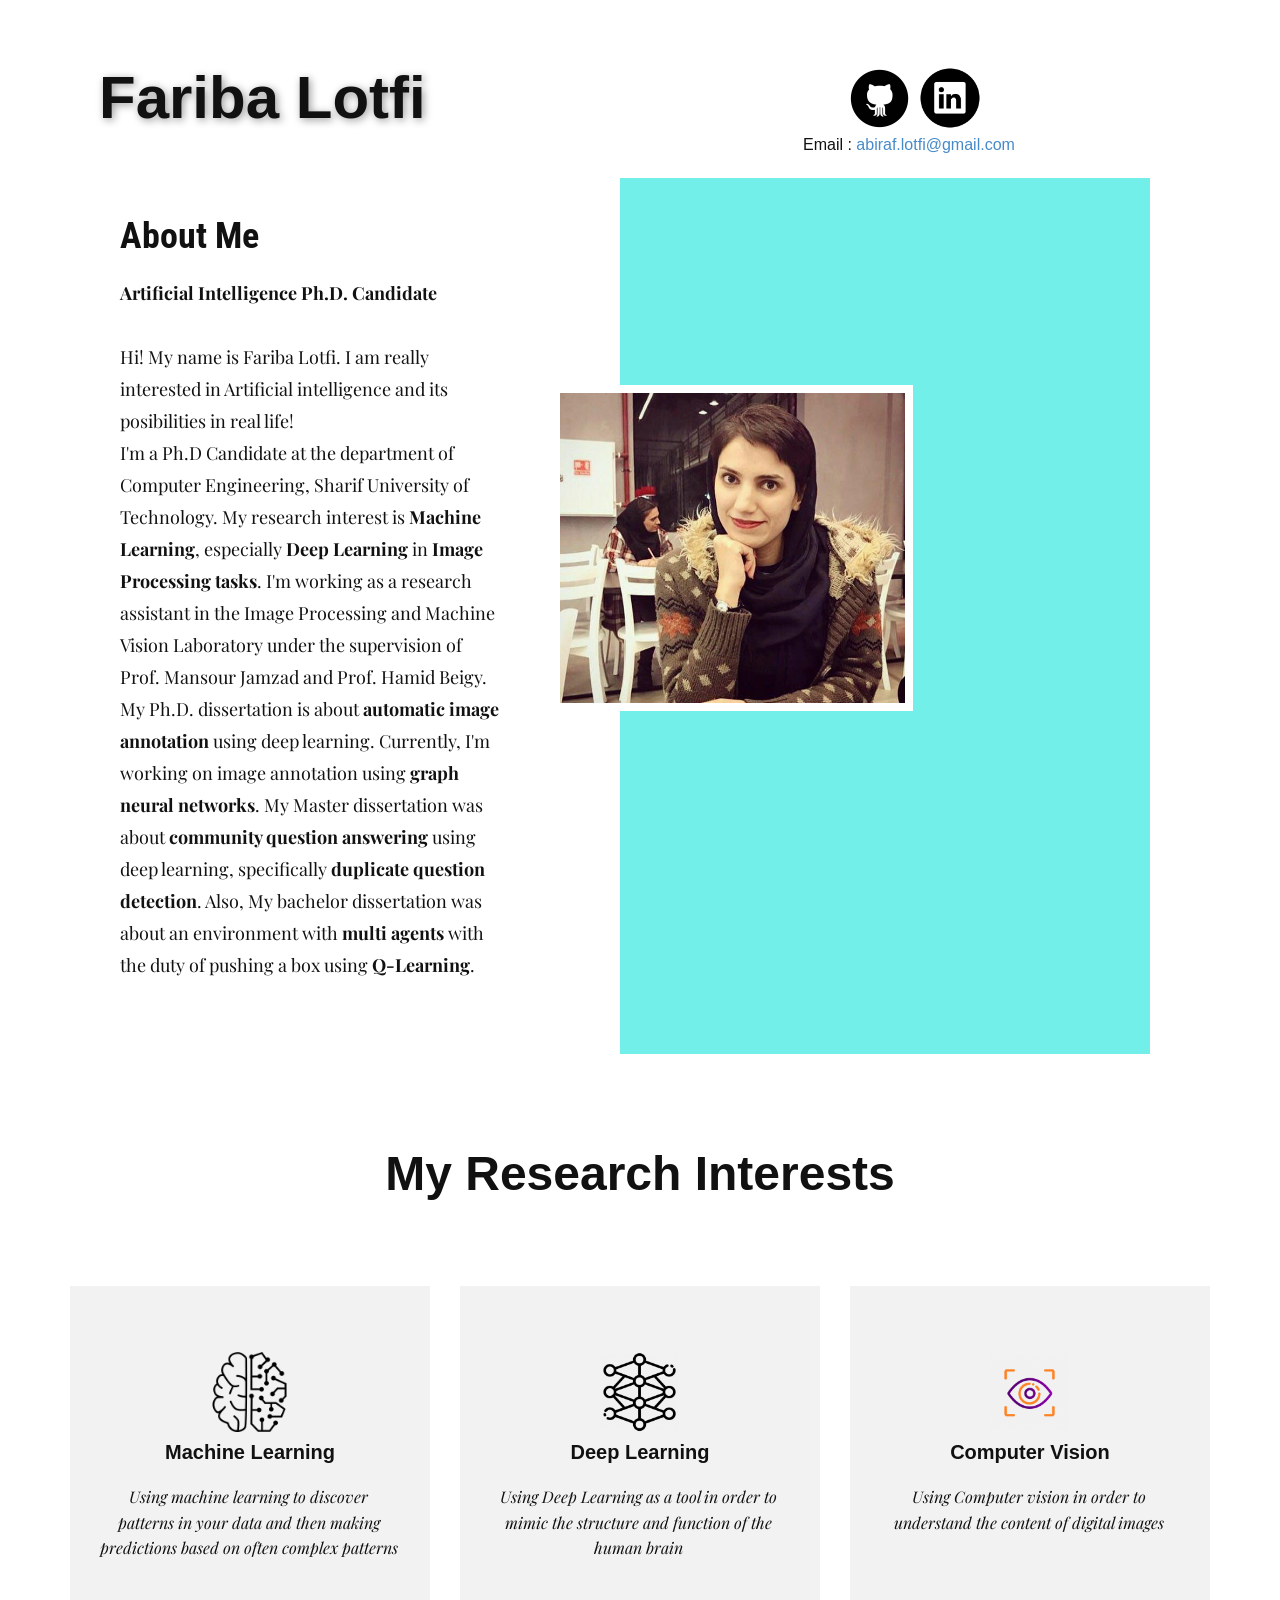
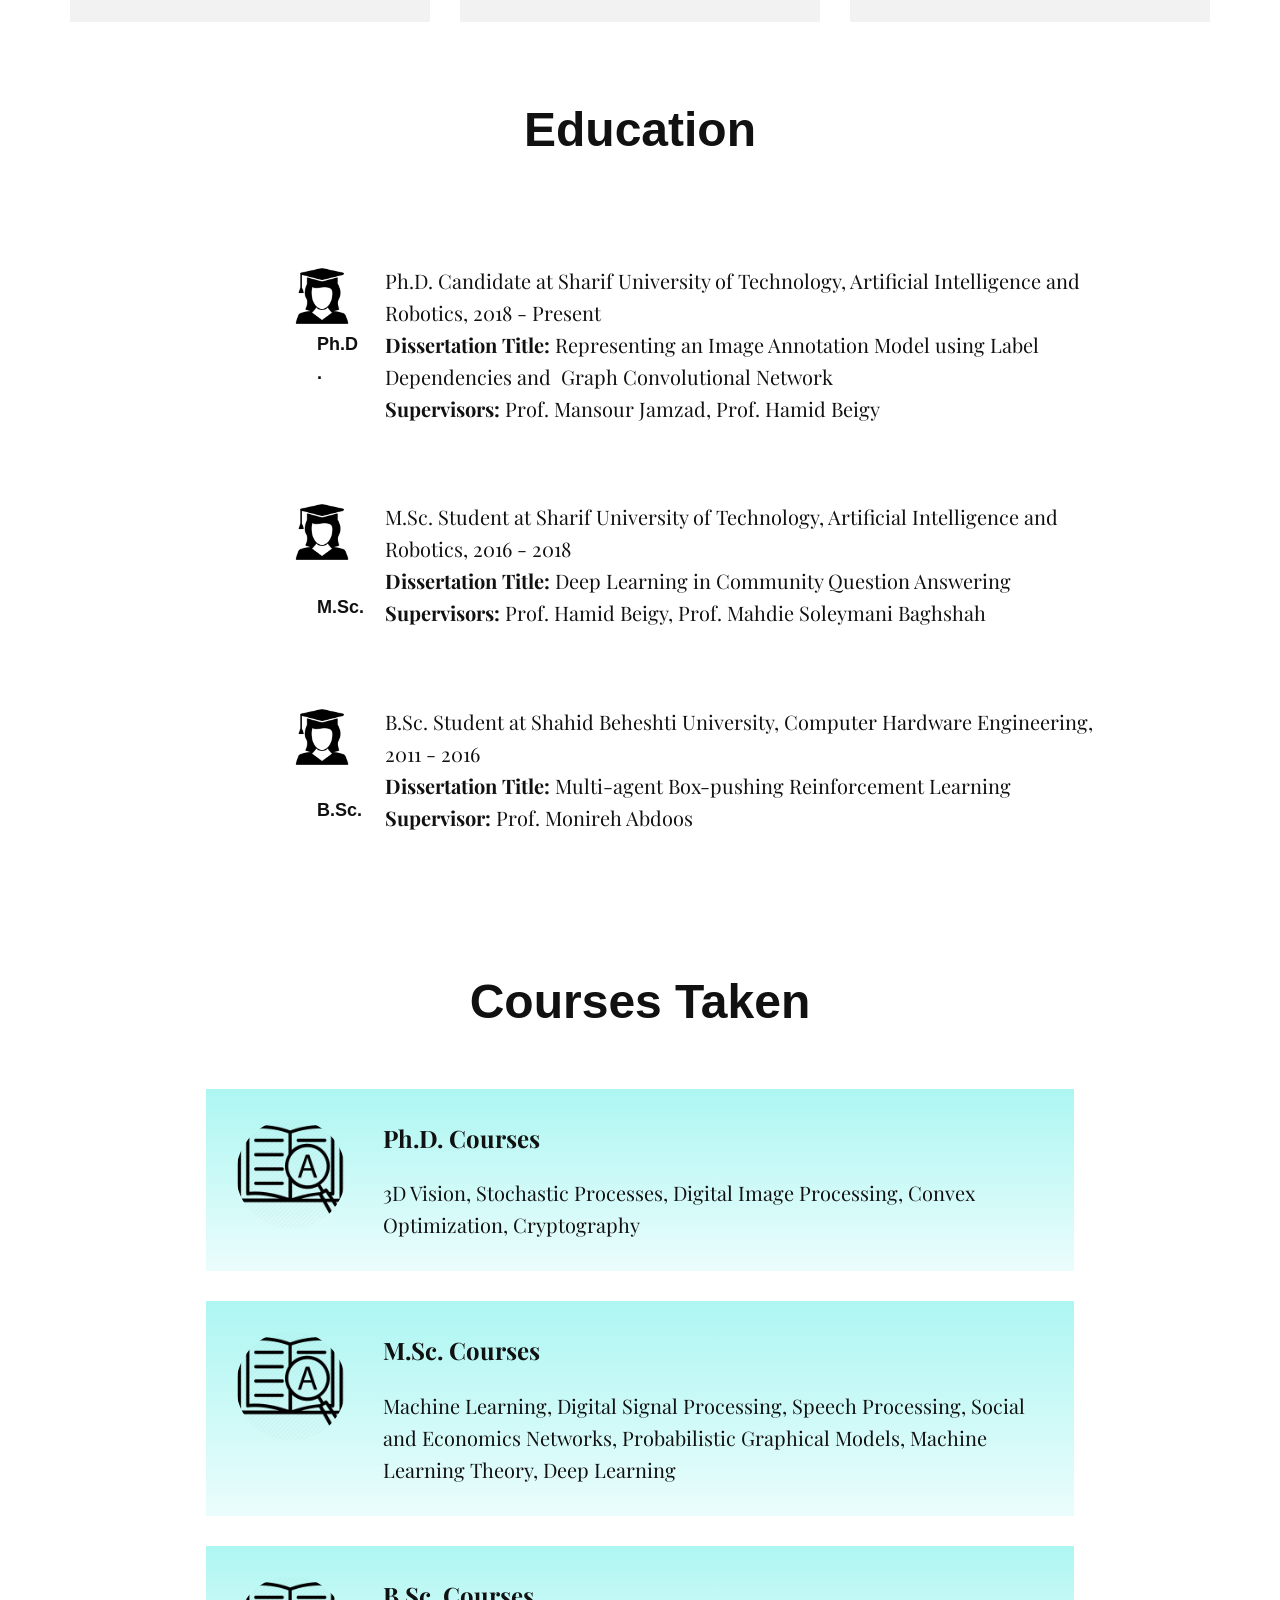
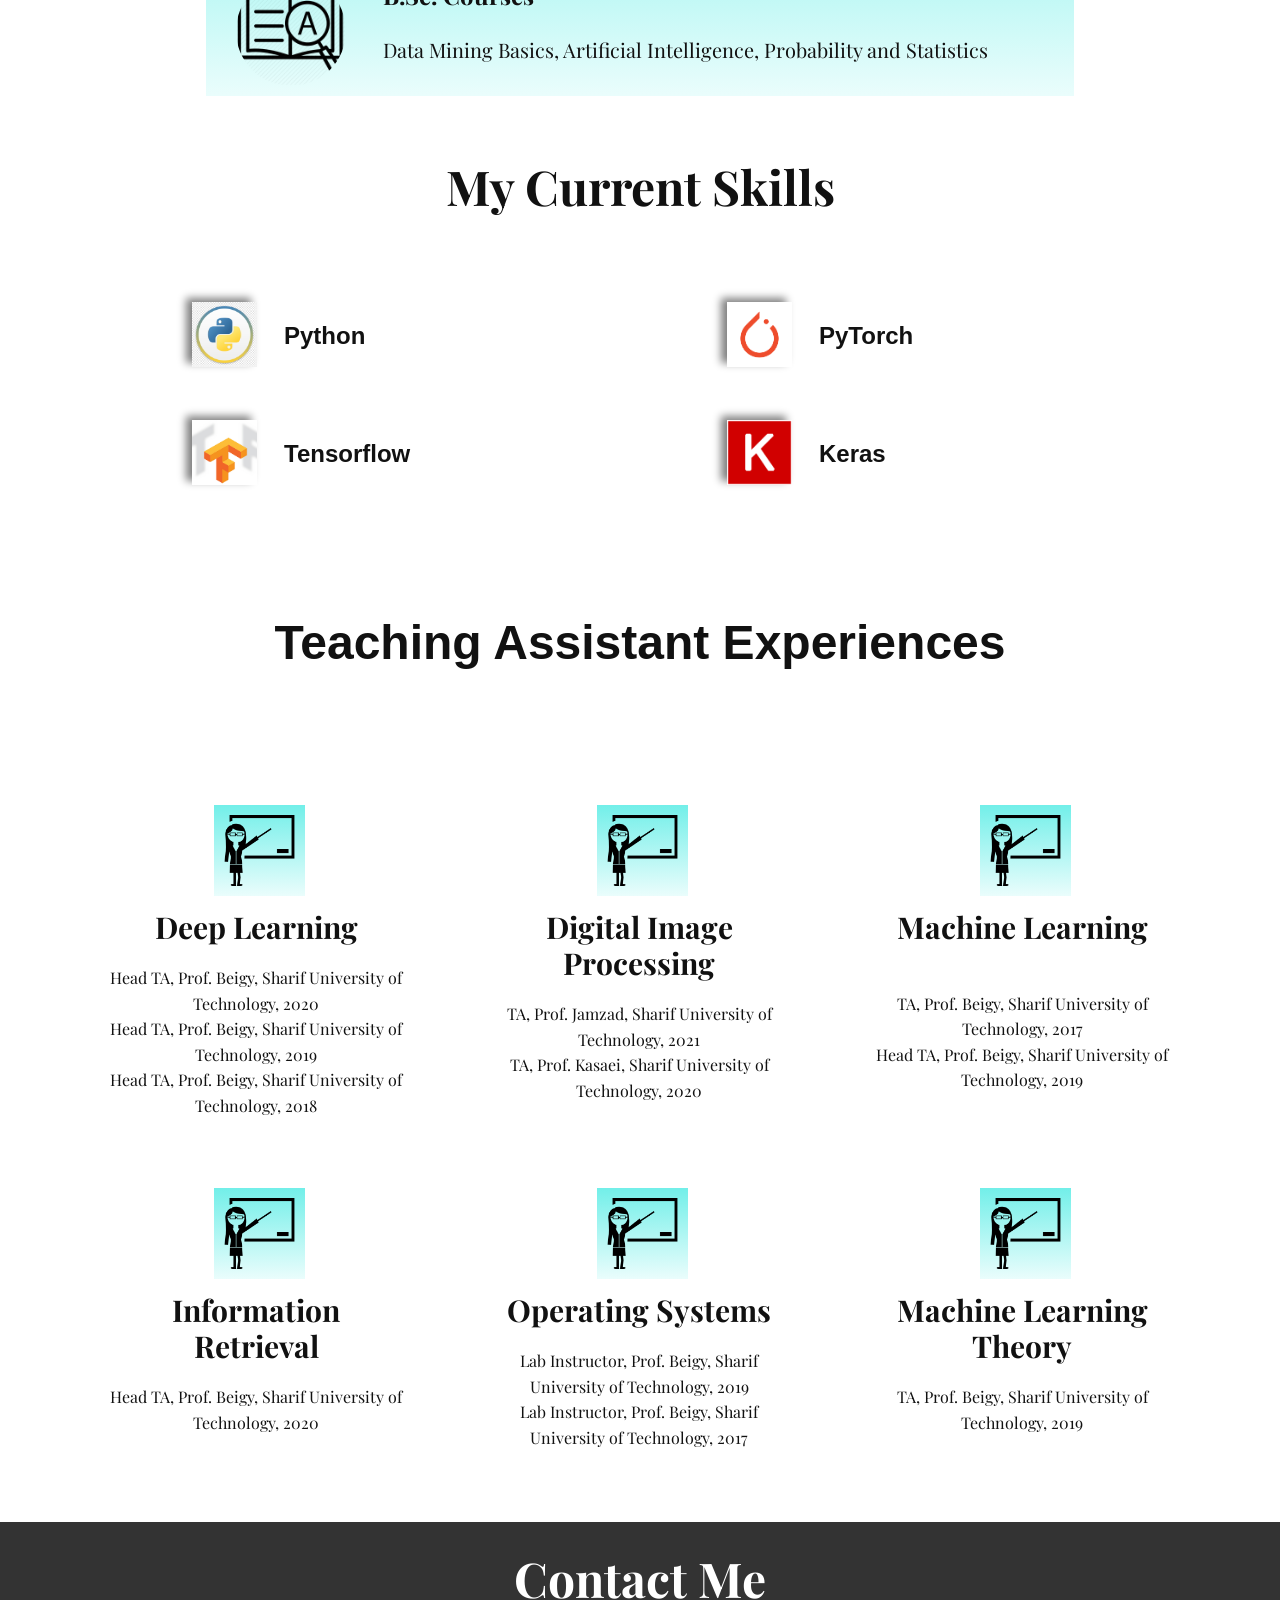
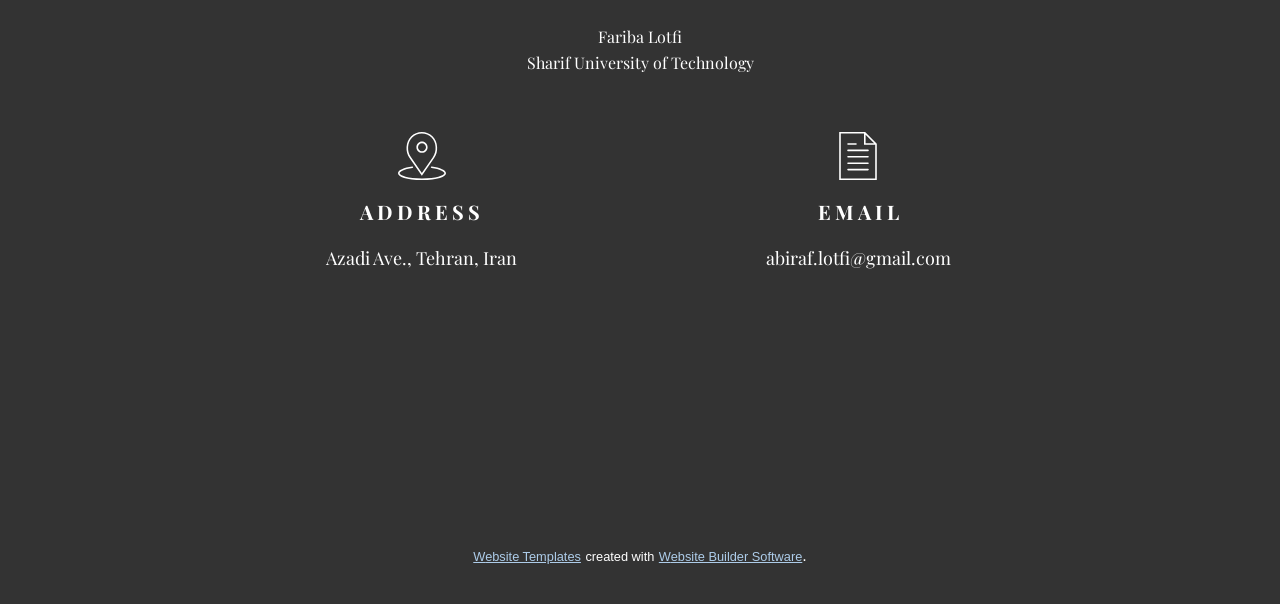
==== index.html @ 517821ee "Update index.html" ====
<!DOCTYPE html>
<html style="font-size: 16px;">
  <head>
    <meta name="viewport" content="width=device-width, initial-scale=1.0">
    <meta charset="utf-8">
    <meta name="keywords" content="Fariba Lotfi, + 1 141 66 77">
    <meta name="description" content="">
    <meta name="page_type" content="np-template-header-footer-from-plugin">
    <title>Fariba Lotfi </title>
    <link rel="stylesheet" href="nicepage.css" media="screen">
<link rel="stylesheet" href="Fariba-Lotfi-.css" media="screen">
    <script class="u-script" type="text/javascript" src="jquery.js" defer=""></script>
    <script class="u-script" type="text/javascript" src="nicepage.js" defer=""></script>
    <meta name="generator" content="Nicepage 3.3.7, nicepage.com">
    <link id="u-theme-google-font" rel="stylesheet" href="https://fonts.googleapis.com/css?family=Playfair+Display:400,400i,700,700i,900,900i|Raleway:100,100i,200,200i,300,300i,400,400i,500,500i,600,600i,700,700i,800,800i,900,900i">
    <link id="u-page-google-font" rel="stylesheet" href="https://fonts.googleapis.com/css?family=Roboto+Condensed:300,300i,400,400i,700,700i|Playfair+Display:400,400i,700,700i,900,900i">
    
    
    
    
    
    
    
    
    
    
    <script type="application/ld+json">{
		"@context": "http://schema.org",
		"@type": "Organization",
		"name": "Site1",
		"url": "index.html"
}</script>
    <meta property="og:title" content="Fariba Lotfi ">
    <meta property="og:type" content="website">
    <meta name="theme-color" content="#478ac9">
    <link rel="canonical" href="index.html">
    <meta property="og:url" content="index.html">
  </head>
  <body data-home-page="Fariba-Lotfi-.html" data-home-page-title="Fariba Lotfi " class="u-body">
    <section class="u-clearfix u-section-1" id="carousel_c409">
      <div class="u-clearfix u-sheet u-sheet-1">
        <h1 class="u-text u-text-1">Fariba Lotfi</h1><span class="u-file-icon u-icon u-icon-circle u-text-palette-1-base u-icon-1" data-href="https://github.com/abiraaaaaaf" data-target="_blank"><img src="images/github_circle_black-512.png" alt=""></span><span class="u-file-icon u-icon u-icon-circle u-text-palette-1-base u-icon-2" data-href="https://www.linkedin.com/in/fariba-lotfi-20960056/" data-target="_blank"><img src="images/logo-linkedin-512.png" alt=""></span>
        <p class="u-text u-text-2">Email : <a href="mailto:abiraf.lotfi@gmail.com" class="u-active-none u-border-none u-btn u-button-link u-button-style u-hover-none u-none u-text-palette-1-base u-btn-1">abiraf.lotfi@gmail.com</a>
          <br>
        </p>
        <div class="u-clearfix u-layout-wrap u-layout-wrap-1">
          <div class="u-layout">
            <div class="u-layout-row">
              <div class="u-align-center-sm u-align-center-xs u-container-style u-layout-cell u-left-cell u-size-30 u-layout-cell-1">
                <div class="u-container-layout u-container-layout-1">
                  <h1 class="u-custom-font u-font-roboto-condensed u-text u-text-3">About Me</h1>
                  <p class="u-custom-font u-font-playfair-display u-text u-text-4">
                    <span style="font-size: 1.125rem;"><b>Artificial Intelligence Ph.D. Candidate</b>
                      <br>
                      <br>Hi! My name is Fariba Lotfi. I am really interested in Artificial intelligence and its posibilities in real life!<br>I'm a Ph.D Candidate at the department of Computer Engineering, Sharif University of Technology. My research interest is&nbsp;<span style="font-weight: 700;">Machine Learning</span>, especially&nbsp;<span style="font-weight: 700;">Deep Learning</span> in<span style="font-weight: 700;"> Image Processing </span>
                      <span style="font-weight: 700;">tasks</span>. I'm working as a research assistant in the Image Processing and Machine Vision&nbsp;Laboratory under the supervision of Prof. Mansour Jamzad and Prof. Hamid Beigy. My Ph.D. dissertation is about <span style="font-weight: 700;">automatic image annotation</span> using deep learning. Currently, I'm working on image annotation using <span style="font-weight: 700;">graph neural networks</span>. My Master dissertation was about <span style="font-weight: 700;">community question answering</span> using deep learning, specifically <span style="font-weight: 700;">duplicate question detection</span>. Also, My bachelor dissertation was about an environment with <span style="font-weight: 700;">multi agents</span> with the duty of pushing a box using <span style="font-weight: 700;">Q-Learning</span>.
                    </span>
                    <br>
                  </p>
                </div>
              </div>
              <div class="u-container-style u-layout-cell u-palette-4-light-1 u-right-cell u-size-30 u-layout-cell-2">
                <div class="u-container-layout u-valign-bottom-xs u-container-layout-2">
                  <img src="images/0.jpg" alt="" class="u-border-8 u-border-white u-expanded-width-xs u-image u-image-default u-image-1" data-image-width="640" data-image-height="640" data-animation-name="bounceIn" data-animation-duration="1000" data-animation-delay="0" data-animation-direction="">
                </div>
              </div>
            </div>
          </div>
        </div>
      </div>
    </section>
    <section class="u-align-center u-clearfix u-section-2" id="sec-2ab0">
      <div class="u-clearfix u-sheet u-sheet-1">
        <h1 class="u-text u-text-1">My Research Interests</h1>
      </div>
    </section>
    <section class="u-align-center u-clearfix u-section-3" id="sec-262a">
      <div class="u-clearfix u-sheet u-sheet-1">
        <div class="u-expanded-width u-list u-repeater u-list-1">
          <div class="u-align-center u-container-style u-grey-5 u-list-item u-repeater-item u-video-cover u-list-item-1" data-animation-name="jackInTheBox" data-animation-duration="1000" data-animation-delay="0" data-animation-direction="">
            <div class="u-container-layout u-similar-container u-container-layout-1"><span class="u-file-icon u-icon u-icon-circle u-text-black u-icon-1"><img src="images/file.png" alt=""></span>
              <h5 class="u-text u-text-default u-text-1">Machine Learning</h5>
              <p class="u-custom-font u-font-playfair-display u-text u-text-2">Using machine learning to discover patterns in your data and then making predictions based on often complex patterns</p>
            </div>
          </div>
          <div class="u-align-center u-container-style u-grey-5 u-list-item u-repeater-item u-list-item-2" data-animation-name="jackInTheBox" data-animation-duration="1000" data-animation-delay="0" data-animation-direction="">
            <div class="u-container-layout u-similar-container u-container-layout-2"><span class="u-file-icon u-icon u-icon-circle u-text-black u-icon-2"><img src="images/Artificial_Intelligence_-_Line_-_Expand-03-512.png" alt=""></span>
              <h5 class="u-text u-text-default u-text-3">Deep Learning</h5>
              <p class="u-custom-font u-font-playfair-display u-text u-text-4">Using Deep Learning as a tool in order to mimic the structure and&nbsp;function&nbsp;of the human brain</p>
            </div>
          </div>
          <div class="u-align-center u-container-style u-grey-5 u-list-item u-repeater-item u-video-cover u-list-item-3" data-animation-name="jackInTheBox" data-animation-duration="1000" data-animation-delay="0" data-animation-direction="">
            <div class="u-container-layout u-similar-container u-container-layout-3"><span class="u-file-icon u-icon u-icon-circle u-text-black u-icon-3"><img src="images/computer-vision-512.png" alt=""></span>
              <h5 class="u-text u-text-default u-text-5">Computer Vision</h5>
              <p class="u-custom-font u-font-playfair-display u-text u-text-6">Using Computer vision in order to understand the content of digital images</p>
            </div>
          </div>
        </div>
      </div>
    </section>
    <section class="u-align-center u-clearfix u-section-4" id="sec-44b6">
      <div class="u-clearfix u-sheet u-valign-middle u-sheet-1">
        <h1 class="u-text u-text-1">Education</h1>
      </div>
    </section>
    <section class="u-clearfix u-section-5" id="sec-7b91">
      <div class="u-clearfix u-sheet u-sheet-1">
        <div class="u-list u-repeater u-list-1">
          <div class="u-container-style u-list-item u-repeater-item">
            <div class="u-container-layout u-similar-container u-container-layout-1"><span class="u-file-icon u-icon u-icon-circle u-text-palette-1-base u-icon-1" data-animation-name="bounceIn" data-animation-duration="1000" data-animation-delay="0" data-animation-direction="Down"><img src="images/1050400-200.png" alt=""></span>
              <p class="u-custom-font u-font-playfair-display u-text u-text-1">Ph.D. Candidate at Sharif University of Technology, Artificial Intelligence and Robotics, 2018 - Present<br>
                <span style="font-weight: 700;">Dissertation Title:</span> Representing an Image Annotation Model using Label Dependencies and&nbsp; Graph Convolutional Network<br>
                <span style="font-weight: 700;">Supervisors:</span> Prof. Mansour Jamzad, Prof. Hamid Beigy<br>
              </p>
            </div>
          </div>
          <div class="u-container-style u-list-item u-repeater-item">
            <div class="u-container-layout u-similar-container u-container-layout-2"><span class="u-file-icon u-icon u-icon-circle u-text-palette-1-base u-icon-2" data-animation-name="bounceIn" data-animation-duration="1000" data-animation-delay="0" data-animation-direction="Down"><img src="images/1050400-200.png" alt=""></span>
              <p class="u-custom-font u-font-playfair-display u-text u-text-2"> M.Sc. Student at Sharif University of Technology, Artificial Intelligence&nbsp;and Robotics, 2016 - 2018<br>
                <span style="font-weight: 700;">Dissertation Title:</span> Deep Learning in Community Question Answering<br>
                <span style="font-weight: 700;">Supervisors:</span> Prof. Hamid Beigy, Prof. Mahdie Soleymani Baghshah<br>
              </p>
            </div>
          </div>
          <div class="u-container-style u-list-item u-repeater-item">
            <div class="u-container-layout u-similar-container u-container-layout-3"><span class="u-file-icon u-icon u-icon-circle u-text-palette-1-base u-icon-3" data-animation-name="bounceIn" data-animation-duration="1000" data-animation-delay="0" data-animation-direction="Down"><img src="images/1050400-200.png" alt=""></span>
              <p class="u-custom-font u-font-playfair-display u-text u-text-3"> B.Sc. Student at Shahid Beheshti University, Computer Hardware Engineering, 2011 - 2016<br>
                <span style="font-weight: 700;">Dissertation Title:</span> Multi-agent Box-pushing Reinforcement Learning<br>
                <span style="font-weight: 700;">Supervisor:</span> Prof. Monireh Abdoos<br>
              </p>
            </div>
          </div>
        </div>
        <p class="u-small-text u-text u-text-font u-text-variant u-text-4">Ph.D.</p>
        <p class="u-small-text u-text u-text-font u-text-variant u-text-5">M.Sc.</p>
        <p class="u-small-text u-text u-text-font u-text-variant u-text-6">B.Sc.</p>
      </div>
    </section>
    <section class="u-align-center u-clearfix u-section-6" id="carousel_918f">
      <div class="u-clearfix u-sheet u-sheet-1">
        <h1 class="u-text u-text-default u-text-1">Courses Taken<br>
        </h1>
        <div class="u-list u-repeater u-list-1">
          <div class="u-container-style u-gradient u-list-item u-repeater-item u-list-item-1" data-animation-name="fadeIn" data-animation-duration="1000" data-animation-delay="0" data-animation-direction="">
            <div class="u-container-layout u-similar-container u-valign-top u-container-layout-1">
              <div alt="" class="u-image u-image-circle u-image-1" data-image-width="512" data-image-height="512"></div>
              <p class="u-custom-font u-font-playfair-display u-text u-text-2">Ph.D. Courses</p>
              <p class="u-custom-font u-font-playfair-display u-text u-text-3">3D Vision, Stochastic Processes, Digital Image Processing, Convex Optimization, Cryptography</p>
            </div>
          </div>
          <div class="u-container-style u-gradient u-list-item u-repeater-item u-list-item-2" data-animation-name="fadeIn" data-animation-duration="1000" data-animation-delay="0" data-animation-direction="">
            <div class="u-container-layout u-similar-container u-valign-top u-container-layout-2">
              <div alt="" class="u-image u-image-circle u-image-2" data-image-width="512" data-image-height="512"></div>
              <p class="u-custom-font u-font-playfair-display u-text u-text-4">M.Sc. Courses</p>
              <p class="u-custom-font u-font-playfair-display u-text u-text-5">Machine Learning, Digital Signal Processing, Speech Processing, Social and Economics Networks, Probabilistic Graphical Models, Machine Learning Theory, Deep Learning</p>
            </div>
          </div>
          <div class="u-container-style u-gradient u-list-item u-repeater-item u-list-item-3" data-animation-name="fadeIn" data-animation-duration="1000" data-animation-delay="0" data-animation-direction="">
            <div class="u-container-layout u-similar-container u-valign-top u-container-layout-3">
              <div alt="" class="u-image u-image-circle u-image-3" data-image-width="512" data-image-height="512"></div>
              <p class="u-custom-font u-font-playfair-display u-text u-text-6">B.Sc. Courses</p>
              <p class="u-custom-font u-font-playfair-display u-text u-text-7">Data Mining Basics, Artificial Intelligence, Probability and Statistics</p>
            </div>
          </div>
        </div>
      </div>
    </section>
    <section class="u-align-center u-clearfix u-section-7" id="sec-1fdd">
      <div class="u-clearfix u-sheet u-sheet-1">
        <h1 class="u-custom-font u-font-playfair-display u-text u-text-default u-text-1">My Current Skills</h1>
        <div class="u-expanded-width-lg u-expanded-width-md u-expanded-width-sm u-expanded-width-xs u-list u-repeater u-list-1">
          <div class="u-container-style u-list-item u-repeater-item u-list-item-1" data-animation-name="zoomIn" data-animation-duration="1000" data-animation-delay="0" data-animation-direction="">
            <div class="u-container-layout u-similar-container u-container-layout-1"><span class="u-file-icon u-icon u-icon-rectangle u-text-palette-1-base u-icon-1"><img src="images/alternative-python-icons-and-folder-icon-python-3-png-clipart.jpg" alt=""></span>
              <div class="u-container-style u-group u-group-1">
                <div class="u-container-layout u-container-layout-2">
                  <h5 class="u-text u-text-2" data-animation-name="slideIn" data-animation-duration="1000" data-animation-delay="0" data-animation-direction="Down">Python</h5>
                </div>
              </div>
            </div>
          </div>
          <div class="u-container-style u-list-item u-repeater-item u-list-item-2" data-animation-name="zoomIn" data-animation-duration="1000" data-animation-delay="0" data-animation-direction="">
            <div class="u-container-layout u-similar-container u-container-layout-3"><span class="u-file-icon u-icon u-icon-rectangle u-text-palette-1-base u-icon-2"><img src="images/0_nbhRveIQSj7YBdtx.png" alt=""></span>
              <div class="u-container-style u-group u-video-cover u-group-2">
                <div class="u-container-layout u-container-layout-4">
                  <h5 class="u-text u-text-3" data-animation-name="slideIn" data-animation-duration="1000" data-animation-delay="0" data-animation-direction="Down">PyTorch</h5>
                </div>
              </div>
            </div>
          </div>
          <div class="u-container-style u-list-item u-repeater-item u-list-item-3" data-animation-name="zoomIn" data-animation-duration="1000" data-animation-delay="0" data-animation-direction="">
            <div class="u-container-layout u-similar-container u-container-layout-5"><span class="u-file-icon u-icon u-icon-rectangle u-text-palette-1-base u-icon-3"><img src="images/image00.0.0.jpg" alt=""></span>
              <div class="u-container-style u-group u-video-cover u-group-3">
                <div class="u-container-layout u-container-layout-6">
                  <h5 class="u-text u-text-4" data-animation-name="slideIn" data-animation-duration="1000" data-animation-delay="0" data-animation-direction="Down">Tensorflow</h5>
                </div>
              </div>
            </div>
          </div>
          <div class="u-container-style u-list-item u-repeater-item u-list-item-4" data-animation-name="zoomIn" data-animation-duration="1000" data-animation-delay="0" data-animation-direction="">
            <div class="u-container-layout u-similar-container u-container-layout-7"><span class="u-file-icon u-icon u-icon-rectangle u-text-palette-1-base u-icon-4"><img src="images/1200px-Keras_logo.svg.png" alt=""></span>
              <div class="u-container-style u-group u-video-cover u-group-4">
                <div class="u-container-layout u-container-layout-8">
                  <h5 class="u-text u-text-5" data-animation-name="slideIn" data-animation-duration="1000" data-animation-delay="0" data-animation-direction="Down">Keras</h5>
                </div>
              </div>
            </div>
          </div>
        </div>
      </div>
    </section>
    <section class="u-align-center u-clearfix u-section-8" id="sec-984d">
      <div class="u-clearfix u-sheet u-sheet-1">
        <h2 class="u-text u-text-default u-text-1">Teaching Assistant Experiences</h2>
        <div class="u-expanded-width u-list u-repeater u-list-1">
          <div class="u-align-center u-container-style u-list-item u-repeater-item u-list-item-1" data-animation-name="zoomIn" data-animation-duration="1000" data-animation-delay="0" data-animation-direction="">
            <div class="u-container-layout u-similar-container u-container-layout-1"><span class="u-file-icon u-gradient u-icon u-icon-rectangle u-spacing-10 u-icon-1"><img src="images/teacher-icon-page-9-black-woman-teaching-png-512_512.png" alt=""></span>
              <h3 class="u-custom-font u-font-playfair-display u-text u-text-2">Deep Learning</h3>
              <p class="u-custom-font u-font-playfair-display u-text u-text-3"> Head TA, Prof. Beigy, Sharif University of Technology, 2020<br>Head TA, Prof. Beigy, Sharif University of Technology, 2019<br>Head TA, Prof. Beigy, Sharif University of Technology, 2018
              </p>
            </div>
          </div>
          <div class="u-align-center u-container-style u-list-item u-repeater-item u-list-item-2" data-animation-name="zoomIn" data-animation-duration="1000" data-animation-delay="0" data-animation-direction="">
            <div class="u-container-layout u-similar-container u-container-layout-2"><span class="u-file-icon u-gradient u-icon u-icon-rectangle u-spacing-10 u-icon-2"><img src="images/teacher-icon-page-9-black-woman-teaching-png-512_512.png" alt=""></span>
              <h3 class="u-custom-font u-font-playfair-display u-text u-text-4">Digital Image Processing</h3>
              <p class="u-custom-font u-font-playfair-display u-text u-text-5">TA, Prof. Jamzad, Sharif University of Technology, 2021<br>TA, Prof. Kasaei, Sharif University of Technology, 2020
              </p>
            </div>
          </div>
          <div class="u-align-center u-container-style u-list-item u-repeater-item u-list-item-3" data-animation-name="zoomIn" data-animation-duration="1000" data-animation-delay="0" data-animation-direction="">
            <div class="u-container-layout u-similar-container u-container-layout-3"><span class="u-file-icon u-gradient u-icon u-icon-rectangle u-spacing-10 u-icon-3"><img src="images/teacher-icon-page-9-black-woman-teaching-png-512_512.png" alt=""></span>
              <h3 class="u-custom-font u-font-playfair-display u-text u-text-6">Machine Learning</h3>
              <p class="u-custom-font u-font-playfair-display u-text u-text-7">
                <br>TA,&nbsp;Prof. Beigy, Sharif University of Technology, 2017<br>Head TA, Prof. Beigy, Sharif University of Technology, 2019
              </p>
            </div>
          </div>
          <div class="u-align-center u-container-style u-list-item u-repeater-item u-list-item-4" data-animation-name="zoomIn" data-animation-duration="1000" data-animation-delay="0" data-animation-direction="">
            <div class="u-container-layout u-similar-container u-container-layout-4"><span class="u-file-icon u-gradient u-icon u-icon-rectangle u-spacing-10 u-icon-4"><img src="images/teacher-icon-page-9-black-woman-teaching-png-512_512.png" alt=""></span>
              <h3 class="u-custom-font u-font-playfair-display u-text u-text-8">Information Retrieval</h3>
              <p class="u-custom-font u-font-playfair-display u-text u-text-9">Head TA, Prof. Beigy, Sharif University of Technology, 2020</p>
            </div>
          </div>
          <div class="u-align-center u-container-style u-list-item u-repeater-item u-list-item-5" data-animation-name="zoomIn" data-animation-duration="1000" data-animation-delay="0" data-animation-direction="">
            <div class="u-container-layout u-similar-container u-container-layout-5"><span class="u-file-icon u-gradient u-icon u-icon-rectangle u-spacing-10 u-icon-5"><img src="images/teacher-icon-page-9-black-woman-teaching-png-512_512.png" alt=""></span>
              <h3 class="u-custom-font u-font-playfair-display u-text u-text-10">Operating Systems</h3>
              <p class="u-custom-font u-font-playfair-display u-text u-text-11">Lab Instructor, Prof. Beigy, Sharif University of Technology, 2019<br>Lab Instructor, Prof. Beigy, Sharif University of Technology, 2017
              </p>
            </div>
          </div>
          <div class="u-align-center u-container-style u-list-item u-repeater-item u-list-item-6" data-animation-name="zoomIn" data-animation-duration="1000" data-animation-delay="0" data-animation-direction="">
            <div class="u-container-layout u-similar-container u-container-layout-6"><span class="u-file-icon u-gradient u-icon u-icon-rectangle u-spacing-10 u-icon-6"><img src="images/teacher-icon-page-9-black-woman-teaching-png-512_512.png" alt=""></span>
              <h3 class="u-custom-font u-font-playfair-display u-text u-text-12">Machine Learning Theory</h3>
              <p class="u-custom-font u-font-playfair-display u-text u-text-13">TA, Prof. Beigy, Sharif University of Technology, 2019</p>
            </div>
          </div>
        </div>
      </div>
    </section>
    <section class="u-align-center u-clearfix u-grey-80 u-section-9" id="carousel_f2d3">
      <div class="u-clearfix u-sheet u-sheet-1">
        <div class="u-clearfix u-layout-wrap u-layout-wrap-1">
          <div class="u-layout">
            <div class="u-layout-col">
              <div class="u-size-30">
                <div class="u-layout-row">
                  <div class="u-align-center u-container-style u-layout-cell u-left-cell u-right-cell u-size-60 u-layout-cell-1">
                    <div class="u-container-layout u-container-layout-1">
                      <h2 class="u-custom-font u-font-playfair-display u-text u-text-1">Contac<span style="font-weight: 700;"></span>t Me
                      </h2>
                      <p class="u-custom-font u-font-playfair-display u-text u-text-white u-text-2">Fariba Lotfi<br>Sharif University of Technology
                      </p>
                    </div>
                  </div>
                </div>
              </div>
              <div class="u-size-30">
                <div class="u-layout-row">
                  <div class="u-align-center u-container-style u-layout-cell u-left-cell u-size-30 u-layout-cell-2">
                    <div class="u-container-layout u-valign-top u-container-layout-2"><span class="u-icon u-icon-circle u-icon-1"><svg class="u-svg-link" preserveAspectRatio="xMidYMin slice" viewBox="0 0 60 60" style=""><use xmlns:xlink="http://www.w3.org/1999/xlink" xlink:href="#svg-851e"></use></svg><svg version="1.1" id="svg-851e" xmlns="http://www.w3.org/2000/svg" xmlns:xlink="http://www.w3.org/1999/xlink" x="0px" y="0px" viewBox="0 0 60 60" style="enable-background:new 0 0 60 60;" xml:space="preserve" class="u-svg-content"><g><path d="M30,26c3.86,0,7-3.141,7-7s-3.14-7-7-7s-7,3.141-7,7S26.14,26,30,26z M30,14c2.757,0,5,2.243,5,5s-2.243,5-5,5
		s-5-2.243-5-5S27.243,14,30,14z"></path><path d="M29.823,54.757L45.164,32.6c5.754-7.671,4.922-20.28-1.781-26.982C39.761,1.995,34.945,0,29.823,0
		s-9.938,1.995-13.56,5.617c-6.703,6.702-7.535,19.311-1.804,26.952L29.823,54.757z M17.677,7.031C20.922,3.787,25.235,2,29.823,2
		s8.901,1.787,12.146,5.031c6.05,6.049,6.795,17.437,1.573,24.399L29.823,51.243L16.082,31.4
		C10.882,24.468,11.628,13.08,17.677,7.031z"></path><path d="M42.117,43.007c-0.55-0.067-1.046,0.327-1.11,0.876s0.328,1.046,0.876,1.11C52.399,46.231,58,49.567,58,51.5
		c0,2.714-10.652,6.5-28,6.5S2,54.214,2,51.5c0-1.933,5.601-5.269,16.117-6.507c0.548-0.064,0.94-0.562,0.876-1.11
		c-0.065-0.549-0.561-0.945-1.11-0.876C7.354,44.247,0,47.739,0,51.5C0,55.724,10.305,60,30,60s30-4.276,30-8.5
		C60,47.739,52.646,44.247,42.117,43.007z"></path>
</g><g></g><g></g><g></g><g></g><g></g><g></g><g></g><g></g><g></g><g></g><g></g><g></g><g></g><g></g><g></g></svg></span>
                      <h5 class="u-custom-font u-font-playfair-display u-text u-text-default u-text-white u-text-3">Address</h5>
                      <p class="u-custom-font u-font-playfair-display u-text u-text-default u-text-4">Azadi Ave., Tehran, Iran</p>
                    </div>
                  </div>
                  <div class="u-align-center-lg u-align-center-md u-align-center-sm u-align-center-xs u-container-style u-layout-cell u-right-cell u-size-30 u-layout-cell-3">
                    <div class="u-container-layout u-valign-top u-container-layout-3"><span class="u-icon u-icon-circle u-icon-2"><svg class="u-svg-link" preserveAspectRatio="xMidYMin slice" viewBox="0 0 60 60" style=""><use xmlns:xlink="http://www.w3.org/1999/xlink" xlink:href="#svg-1f10"></use></svg><svg version="1.1" id="svg-1f10" xmlns="http://www.w3.org/2000/svg" xmlns:xlink="http://www.w3.org/1999/xlink" x="0px" y="0px" viewBox="0 0 60 60" style="enable-background:new 0 0 60 60;" xml:space="preserve" class="u-svg-content"><g><path d="M42.5,22h-25c-0.552,0-1,0.447-1,1s0.448,1,1,1h25c0.552,0,1-0.447,1-1S43.052,22,42.5,22z"></path><path d="M17.5,16h10c0.552,0,1-0.447,1-1s-0.448-1-1-1h-10c-0.552,0-1,0.447-1,1S16.948,16,17.5,16z"></path><path d="M42.5,30h-25c-0.552,0-1,0.447-1,1s0.448,1,1,1h25c0.552,0,1-0.447,1-1S43.052,30,42.5,30z"></path><path d="M42.5,38h-25c-0.552,0-1,0.447-1,1s0.448,1,1,1h25c0.552,0,1-0.447,1-1S43.052,38,42.5,38z"></path><path d="M42.5,46h-25c-0.552,0-1,0.447-1,1s0.448,1,1,1h25c0.552,0,1-0.447,1-1S43.052,46,42.5,46z"></path><path d="M38.914,0H6.5v60h47V14.586L38.914,0z M39.5,3.414L50.086,14H39.5V3.414z M8.5,58V2h29v14h14v42H8.5z"></path>
</g><g></g><g></g><g></g><g></g><g></g><g></g><g></g><g></g><g></g><g></g><g></g><g></g><g></g><g></g><g></g></svg></span>
                      <h5 class="u-align-center-xl u-custom-font u-font-playfair-display u-text u-text-white u-text-5">email</h5>
                      <p class="u-align-center-xl u-custom-font u-font-playfair-display u-text u-text-default u-text-6">abiraf.lotfi@gmail.com</p>
                    </div>
                  </div>
                </div>
              </div>
            </div>
          </div>
        </div>
      </div>
    </section>
    
    
    <footer class="u-align-left u-clearfix u-footer u-grey-80 u-footer" id="sec-fa53"><div class="u-clearfix u-sheet u-sheet-1"></div></footer>
    <section class="u-backlink u-clearfix u-grey-80">
      <a class="u-link" href="https://nicepage.com/website-templates" target="_blank">
        <span>Website Templates</span>
      </a>
      <p class="u-text">
        <span>created with</span>
      </p>
      <a class="u-link" href="https://nicepage.com/" target="_blank">
        <span>Website Builder Software</span>
      </a>. 
    </section>
  </body>
</html>
---- Fariba-Lotfi-.css ----
.u-section-1 {
  min-height: 481px;
}

.u-section-1 .u-sheet-1 {
  min-height: 1148px;
}

.u-section-1 .u-text-1 {
  font-weight: 700;
  font-size: 3.75rem;
  text-shadow: 2px 2px 8px rgba(0,0,0,0.4);
  margin: 65px 698px 0 29px;
}

.u-section-1 .u-icon-1 {
  height: 64px;
  width: 64px;
  margin: -65px 298px 0 auto;
}

.u-section-1 .u-icon-2 {
  height: 76px;
  width: 76px;
  margin: -70px 222px 0 auto;
}

.u-section-1 .u-text-2 {
  margin: -4px 42px 0 733px;
}

.u-section-1 .u-btn-1 {
  padding: 0;
}

.u-section-1 .u-layout-wrap-1 {
  width: 1060px;
  margin: 20px auto 60px 20px;
}

.u-section-1 .u-layout-cell-1 {
  min-height: 876px;
}

.u-section-1 .u-container-layout-1 {
  padding: 30px 120px 30px 30px;
}

.u-section-1 .u-text-3 {
  font-weight: 700;
  font-size: 2.25rem;
  margin: 9px 1px 0 0;
}

.u-section-1 .u-text-4 {
  background-image: none;
  font-size: 1.25rem;
  font-style: normal;
  margin: 20px 1px 0 0;
}

.u-section-1 .u-layout-cell-2 {
  min-height: 876px;
  background-image: none;
}

.u-section-1 .u-container-layout-2 {
  padding: 30px;
}

.u-section-1 .u-image-1 {
  width: 361px;
  height: 326px;
  animation-duration: 1000ms;
  margin: 177px auto 0 -98px;
}

@media (max-width: 1199px) {
  .u-section-1 .u-sheet-1 {
    min-height: 1051px;
  }

  .u-section-1 .u-text-1 {
    margin-top: 20px;
    margin-right: 527px;
    margin-left: 97px;
  }

  .u-section-1 .u-icon-1 {
    margin-top: -20px;
  }

  .u-section-1 .u-icon-2 {
    margin-top: -81px;
  }

  .u-section-1 .u-text-2 {
    margin-top: -22px;
    margin-right: 0;
    margin-left: 45px;
  }

  .u-section-1 .u-layout-wrap-1 {
    width: 940px;
    margin-top: 31px;
    margin-left: 97px;
  }

  .u-section-1 .u-layout-cell-1 {
    min-height: 777px;
  }

  .u-section-1 .u-text-3 {
    margin-right: 0;
  }

  .u-section-1 .u-text-4 {
    margin-right: 0;
  }

  .u-section-1 .u-layout-cell-2 {
    min-height: 777px;
  }

  .u-section-1 .u-image-1 {
    height: 325px;
  }
}

@media (max-width: 991px) {
  .u-section-1 {
    min-height: 364px;
  }

  .u-section-1 .u-sheet-1 {
    min-height: 886px;
  }

  .u-section-1 .u-text-1 {
    margin-right: 307px;
    margin-left: 74px;
  }

  .u-section-1 .u-icon-2 {
    margin-top: 108px;
  }

  .u-section-1 .u-text-2 {
    margin-top: 552px;
    margin-left: 355px;
  }

  .u-section-1 .u-layout-wrap-1 {
    width: 720px;
    margin-top: -732px;
    margin-bottom: 0;
    margin-left: 74px;
  }

  .u-section-1 .u-layout-cell-1 {
    min-height: 100px;
  }

  .u-section-1 .u-container-layout-1 {
    padding-right: 100px;
  }

  .u-section-1 .u-layout-cell-2 {
    min-height: 595px;
  }

  .u-section-1 .u-image-1 {
    width: 420px;
    height: 315px;
    margin-top: 216px;
    margin-left: -126px;
  }
}

@media (max-width: 767px) {
  .u-section-1 {
    min-height: 655px;
  }

  .u-section-1 .u-sheet-1 {
    min-height: 1257px;
  }

  .u-section-1 .u-text-1 {
    margin-right: 127px;
    margin-left: 56px;
  }

  .u-section-1 .u-icon-2 {
    margin-top: 617px;
  }

  .u-section-1 .u-text-2 {
    margin-top: 399px;
    margin-left: 175px;
  }

  .u-section-1 .u-layout-wrap-1 {
    width: 540px;
    margin-top: -1088px;
    margin-left: 56px;
  }

  .u-section-1 .u-layout-cell-1 {
    min-height: 438px;
  }

  .u-section-1 .u-container-layout-1 {
    padding-left: 10px;
    padding-right: 10px;
    padding-bottom: 110px;
  }

  .u-section-1 .u-layout-cell-2 {
    min-height: 893px;
  }

  .u-section-1 .u-container-layout-2 {
    padding-left: 10px;
    padding-right: 10px;
  }

  .u-section-1 .u-image-1 {
    margin-left: auto;
  }
}

@media (max-width: 575px) {
  .u-section-1 {
    min-height: 443px;
  }

  .u-section-1 .u-sheet-1 {
    min-height: 956px;
  }

  .u-section-1 .u-text-1 {
    font-size: 2.25rem;
    margin-right: 0;
    margin-left: 35px;
  }

  .u-section-1 .u-icon-1 {
    margin-right: 276px;
  }

  .u-section-1 .u-icon-2 {
    margin-top: 485px;
  }

  .u-section-1 .u-text-2 {
    margin-top: 836px;
    margin-left: 0;
  }

  .u-section-1 .u-layout-wrap-1 {
    width: 340px;
    margin-top: -1393px;
    margin-bottom: 60px;
    margin-left: 35px;
  }

  .u-section-1 .u-layout-cell-1 {
    min-height: 408px;
  }

  .u-section-1 .u-container-layout-1 {
    padding-bottom: 100px;
  }

  .u-section-1 .u-layout-cell-2 {
    min-height: 562px;
  }

  .u-section-1 .u-container-layout-2 {
    padding-left: 30px;
    padding-right: 30px;
  }

  .u-section-1 .u-image-1 {
    height: 240px;
    margin-top: 291px;
    margin-right: initial;
    margin-left: initial;
    width: auto;
  }
}.u-section-2 .u-sheet-1 {
  min-height: 178px;
}

.u-section-2 .u-text-1 {
  font-weight: 900;
  margin: 0 20px 60px;
}

@media (max-width: 1199px) {
  .u-section-2 .u-text-1 {
    margin-left: 0;
    margin-right: 0;
  }
}.u-section-3 .u-sheet-1 {
  min-height: 316px;
}

.u-section-3 .u-list-1 {
  min-height: 336px;
  grid-template-columns: calc(33.3333% - 20px) calc(33.3333% - 20px) calc(33.3333% - 20px);
  grid-gap: 30px 30px;
  margin-top: -40px;
  margin-bottom: 20px;
}

.u-section-3 .u-list-item-1 {
  animation-duration: 1000ms;
}

.u-section-3 .u-container-layout-1 {
  padding: 30px;
}

.u-section-3 .u-icon-1 {
  height: 80px;
  width: 81px;
  margin: 36px auto 0;
}

.u-section-3 .u-text-1 {
  font-weight: 700;
  margin: 8px auto 0;
}

.u-section-3 .u-text-2 {
  font-style: italic;
  margin: 20px 2px 0 0;
}

.u-section-3 .u-list-item-2 {
  background-image: none;
  animation-duration: 1000ms;
}

.u-section-3 .u-container-layout-2 {
  padding: 30px;
}

.u-section-3 .u-icon-2 {
  height: 80px;
  width: 81px;
  margin: 36px auto 0;
}

.u-section-3 .u-text-3 {
  font-weight: 700;
  margin: 8px auto 0;
}

.u-section-3 .u-text-4 {
  font-style: italic;
  margin: 20px 2px 0 0;
}

.u-section-3 .u-list-item-3 {
  animation-duration: 1000ms;
}

.u-section-3 .u-container-layout-3 {
  padding: 30px;
}

.u-section-3 .u-icon-3 {
  height: 80px;
  width: 81px;
  margin: 36px auto 0;
}

.u-section-3 .u-text-5 {
  font-weight: 700;
  margin: 8px auto 0;
}

.u-section-3 .u-text-6 {
  font-style: italic;
  margin: 20px 2px 0 0;
}

@media (max-width: 1199px) {
  .u-section-3 .u-sheet-1 {
    min-height: 257px;
  }

  .u-section-3 .u-list-1 {
    min-height: 277px;
    grid-template-columns: repeat(3, calc(33.333333333333336% - 20px));
    height: auto;
  }

  .u-section-3 .u-list-item-1 {
    background-size: auto;
  }

  .u-section-3 .u-icon-1 {
    height: 81px;
  }

  .u-section-3 .u-text-2 {
    margin-right: 0;
  }

  .u-section-3 .u-text-4 {
    margin-right: 0;
  }

  .u-section-3 .u-list-item-3 {
    background-size: auto;
  }

  .u-section-3 .u-icon-3 {
    height: 81px;
  }

  .u-section-3 .u-text-6 {
    margin-right: 0;
  }
}

@media (max-width: 991px) {
  .u-section-3 .u-sheet-1 {
    min-height: 617px;
  }

  .u-section-3 .u-list-1 {
    min-height: 637px;
    grid-template-columns: repeat(2, calc(((100% - 720px) / 2)  + 345px));
  }
}

@media (max-width: 767px) {
  .u-section-3 .u-list-1 {
    grid-template-columns: 100%;
  }

  .u-section-3 .u-container-layout-1 {
    padding-left: 10px;
    padding-right: 10px;
  }

  .u-section-3 .u-container-layout-2 {
    padding-left: 10px;
    padding-right: 10px;
  }

  .u-section-3 .u-container-layout-3 {
    padding-left: 10px;
    padding-right: 10px;
  }
}

@media (max-width: 575px) {
  .u-section-3 .u-sheet-1 {
    min-height: 761px;
  }

  .u-section-3 .u-list-1 {
    min-height: 781px;
    margin-top: 150px;
    margin-bottom: 0;
  }
}.u-section-4 .u-sheet-1 {
  min-height: 177px;
}

.u-section-4 .u-text-1 {
  font-weight: 900;
  margin: 60px 20px;
}

@media (max-width: 1199px) {
  .u-section-4 .u-text-1 {
    margin-left: 0;
    margin-right: 0;
  }
}.u-section-5 .u-sheet-1 {
  min-height: 648px;
}

.u-section-5 .u-list-1 {
  width: 884px;
  min-height: 635px;
  grid-template-rows: auto auto auto;
  grid-template-columns: 100%;
  grid-gap: 10px 10px;
  height: auto;
  margin: 15px 86px 0 auto;
}

.u-section-5 .u-container-layout-1 {
  padding: 30px;
}

.u-section-5 .u-icon-1 {
  height: 64px;
  width: 64px;
  animation-duration: 1000ms;
  margin: 0 20px;
}

.u-section-5 .u-text-1 {
  font-size: 1.25rem;
  margin: -63px 0 -1px 115px;
}

.u-section-5 .u-container-layout-2 {
  padding: 30px;
}

.u-section-5 .u-icon-2 {
  height: 64px;
  width: 64px;
  animation-duration: 1000ms;
  margin: 0 20px;
}

.u-section-5 .u-text-2 {
  font-size: 1.25rem;
  margin: -63px 0 -1px 115px;
}

.u-section-5 .u-container-layout-3 {
  padding: 30px;
}

.u-section-5 .u-icon-3 {
  height: 64px;
  width: 64px;
  animation-duration: 1000ms;
  margin: 0 20px;
}

.u-section-5 .u-text-3 {
  font-size: 1.25rem;
  margin: -63px 0 -1px 115px;
}

.u-section-5 .u-text-4 {
  font-size: 1.125rem;
  font-weight: 700;
  margin: -539px 848px 0 247px;
}

.u-section-5 .u-text-5 {
  font-size: 1.125rem;
  font-weight: 700;
  margin: 205px 842px 0 247px;
}

.u-section-5 .u-text-6 {
  font-size: 1.125rem;
  font-weight: 700;
  margin: 175px 842px 60px 247px;
}

@media (max-width: 1199px) {
  .u-section-5 .u-list-1 {
    margin-right: 56px;
  }

  .u-section-5 .u-text-4 {
    margin-right: 699px;
    margin-left: 147px;
  }

  .u-section-5 .u-text-5 {
    margin-right: 742px;
    margin-left: 147px;
  }

  .u-section-5 .u-text-6 {
    margin-right: 742px;
    margin-left: 147px;
  }
}

@media (max-width: 991px) {
  .u-section-5 .u-list-1 {
    width: 720px;
    margin-right: 0;
  }

  .u-section-5 .u-text-1 {
    margin-left: 0;
  }

  .u-section-5 .u-text-2 {
    margin-left: 0;
  }

  .u-section-5 .u-text-3 {
    margin-left: 0;
  }

  .u-section-5 .u-text-4 {
    margin-right: 535px;
    margin-left: 37px;
  }

  .u-section-5 .u-text-5 {
    margin-right: 632px;
    margin-left: 37px;
  }

  .u-section-5 .u-text-6 {
    margin-right: 632px;
    margin-left: 37px;
  }
}

@media (max-width: 767px) {
  .u-section-5 .u-list-1 {
    width: 540px;
  }

  .u-section-5 .u-container-layout-1 {
    padding-left: 10px;
    padding-right: 10px;
  }

  .u-section-5 .u-text-1 {
    margin-left: 115px;
  }

  .u-section-5 .u-container-layout-2 {
    padding-left: 10px;
    padding-right: 10px;
  }

  .u-section-5 .u-text-2 {
    margin-left: 115px;
  }

  .u-section-5 .u-container-layout-3 {
    padding-left: 10px;
    padding-right: 10px;
  }

  .u-section-5 .u-text-3 {
    margin-left: 115px;
  }

  .u-section-5 .u-text-4 {
    margin-right: 401px;
    margin-left: 0;
  }

  .u-section-5 .u-text-5 {
    margin-right: 489px;
    margin-left: 0;
  }

  .u-section-5 .u-text-6 {
    margin-right: 489px;
    margin-left: 0;
  }
}

@media (max-width: 575px) {
  .u-section-5 .u-list-1 {
    width: 340px;
  }

  .u-section-5 .u-text-4 {
    margin-right: 252px;
  }

  .u-section-5 .u-text-5 {
    margin-right: 289px;
  }

  .u-section-5 .u-text-6 {
    margin-right: 289px;
  }
}.u-section-6 .u-sheet-1 {
  min-height: 822px;
}

.u-section-6 .u-text-1 {
  font-weight: 700;
  margin: 91px auto 0;
}

.u-section-6 .u-list-1 {
  width: 868px;
  min-height: 579px;
  grid-template-columns: 100%;
  grid-gap: 30px 30px;
  margin: 60px auto;
}

.u-section-6 .u-list-item-1 {
  background-image: linear-gradient(#adf6f2, #eafdfc);
  animation-duration: 1000ms;
}

.u-section-6 .u-container-layout-1 {
  padding: 30px;
}

.u-section-6 .u-image-1 {
  width: 110px;
  height: 110px;
  background-image: url("images/24-512.png");
  background-position: 50% 50%;
  margin: 0 auto 0 0;
}

.u-section-6 .u-text-2 {
  font-size: 1.5rem;
  background-image: none;
  font-weight: 700;
  text-transform: none;
  letter-spacing: normal;
  margin: -110px 472px 0 147px;
}

.u-section-6 .u-text-3 {
  font-size: 1.25rem;
  background-image: none;
  margin: 20px 0 0 147px;
}

.u-section-6 .u-list-item-2 {
  background-image: linear-gradient(#adf6f2, #eafdfc);
  animation-duration: 1000ms;
}

.u-section-6 .u-container-layout-2 {
  padding: 30px;
}

.u-section-6 .u-image-2 {
  width: 110px;
  height: 110px;
  background-image: url("images/24-512.png");
  background-position: 50% 50%;
  margin: 0 auto 0 0;
}

.u-section-6 .u-text-4 {
  font-size: 1.5rem;
  background-image: none;
  font-weight: 700;
  text-transform: none;
  letter-spacing: normal;
  margin: -110px 472px 0 147px;
}

.u-section-6 .u-text-5 {
  font-size: 1.25rem;
  background-image: none;
  margin: 20px 0 0 147px;
}

.u-section-6 .u-list-item-3 {
  background-image: linear-gradient(#adf6f2, #eafdfc);
  animation-duration: 1000ms;
}

.u-section-6 .u-container-layout-3 {
  padding: 30px;
}

.u-section-6 .u-image-3 {
  width: 110px;
  height: 110px;
  background-image: url("images/24-512.png");
  background-position: 50% 50%;
  margin: 0 auto 0 0;
}

.u-section-6 .u-text-6 {
  font-size: 1.5rem;
  background-image: none;
  font-weight: 700;
  text-transform: none;
  letter-spacing: normal;
  margin: -110px 472px 0 147px;
}

.u-section-6 .u-text-7 {
  font-size: 1.25rem;
  background-image: none;
  margin: 20px 0 0 147px;
}

@media (max-width: 1199px) {
  .u-section-6 .u-list-1 {
    height: auto;
  }
}

@media (max-width: 991px) {
  .u-section-6 .u-list-1 {
    width: 720px;
  }

  .u-section-6 .u-text-2 {
    margin-right: 398px;
  }

  .u-section-6 .u-text-4 {
    margin-right: 398px;
  }

  .u-section-6 .u-text-6 {
    margin-right: 398px;
  }
}

@media (max-width: 767px) {
  .u-section-6 .u-list-1 {
    width: 540px;
  }

  .u-section-6 .u-container-layout-1 {
    padding-left: 10px;
    padding-right: 10px;
  }

  .u-section-6 .u-text-2 {
    margin-right: 328px;
  }

  .u-section-6 .u-container-layout-2 {
    padding-left: 10px;
    padding-right: 10px;
  }

  .u-section-6 .u-text-4 {
    margin-right: 328px;
  }

  .u-section-6 .u-container-layout-3 {
    padding-left: 10px;
    padding-right: 10px;
  }

  .u-section-6 .u-text-6 {
    margin-right: 328px;
  }
}

@media (max-width: 575px) {
  .u-section-6 .u-list-1 {
    width: 340px;
  }

  .u-section-6 .u-text-2 {
    margin-right: 131px;
  }

  .u-section-6 .u-text-4 {
    margin-right: 131px;
  }

  .u-section-6 .u-text-6 {
    margin-right: 131px;
  }
}.u-section-7 .u-sheet-1 {
  min-height: 399px;
}

.u-section-7 .u-text-1 {
  font-weight: 700;
  margin: 4px auto 0;
}

.u-section-7 .u-list-1 {
  min-height: 226px;
  grid-template-columns: calc(50% - 5px) calc(50% - 5px);
  height: auto;
  width: 1060px;
  grid-gap: 10px 10px;
  margin: 59px -12px 59px auto;
}

.u-section-7 .u-list-item-1 {
  animation-duration: 1000ms;
}

.u-section-7 .u-container-layout-1 {
  padding: 30px;
}

.u-section-7 .u-icon-1 {
  height: 65px;
  width: 65px;
  animation-duration: 1000ms;
  box-shadow: -6px -4px 8px 0 rgba(128,128,128,1);
  margin: 0 auto 0 0;
}

.u-section-7 .u-group-1 {
  width: 403px;
  min-height: 43px;
  height: auto;
  margin: -65px 0 0 auto;
}

.u-section-7 .u-container-layout-2 {
  padding: 0 30px 18px;
}

.u-section-7 .u-text-2 {
  font-weight: 700;
  font-size: 1.5rem;
  animation-duration: 1000ms;
  margin: 20px 0 -19px;
}

.u-section-7 .u-list-item-2 {
  animation-duration: 1000ms;
}

.u-section-7 .u-container-layout-3 {
  padding: 30px;
}

.u-section-7 .u-icon-2 {
  height: 65px;
  width: 65px;
  animation-duration: 1000ms;
  box-shadow: -6px -4px 8px 0 rgba(128,128,128,1);
  margin: 0 auto 0 0;
}

.u-section-7 .u-group-2 {
  width: 403px;
  min-height: 43px;
  background-size: auto;
  height: auto;
  margin: -65px 0 0 auto;
}

.u-section-7 .u-container-layout-4 {
  padding: 0 30px 18px;
}

.u-section-7 .u-text-3 {
  font-weight: 700;
  font-size: 1.5rem;
  animation-duration: 1000ms;
  margin: 20px 0 -19px;
}

.u-section-7 .u-list-item-3 {
  animation-duration: 1000ms;
}

.u-section-7 .u-container-layout-5 {
  padding: 30px;
}

.u-section-7 .u-icon-3 {
  height: 65px;
  width: 65px;
  animation-duration: 1000ms;
  box-shadow: -6px -4px 8px 0 rgba(128,128,128,1);
  margin: 0 auto 0 0;
}

.u-section-7 .u-group-3 {
  width: 403px;
  min-height: 43px;
  background-size: auto;
  height: auto;
  margin: -65px 0 0 auto;
}

.u-section-7 .u-container-layout-6 {
  padding: 0 30px 18px;
}

.u-section-7 .u-text-4 {
  font-weight: 700;
  font-size: 1.5rem;
  animation-duration: 1000ms;
  margin: 20px 0 -19px;
}

.u-section-7 .u-list-item-4 {
  animation-duration: 1000ms;
}

.u-section-7 .u-container-layout-7 {
  padding: 30px;
}

.u-section-7 .u-icon-4 {
  height: 65px;
  width: 65px;
  animation-duration: 1000ms;
  box-shadow: -6px -4px 8px 0 rgba(128,128,128,1);
  margin: 0 auto 0 0;
}

.u-section-7 .u-group-4 {
  width: 403px;
  min-height: 43px;
  background-size: auto;
  height: auto;
  margin: -65px 0 0 auto;
}

.u-section-7 .u-container-layout-8 {
  padding: 0 30px 18px;
}

.u-section-7 .u-text-5 {
  font-weight: 700;
  font-size: 1.5rem;
  animation-duration: 1000ms;
  margin: 20px 0 -19px;
}

@media (max-width: 1199px) {
  .u-section-7 .u-sheet-1 {
    min-height: 359px;
  }

  .u-section-7 .u-list-1 {
    min-height: 468px;
    grid-template-columns: repeat(2, calc(50% - 5px));
    margin-right: initial;
    margin-left: initial;
    width: auto;
  }

  .u-section-7 .u-group-1 {
    width: 333px;
    min-height: 169px;
  }

  .u-section-7 .u-group-2 {
    width: 333px;
    min-height: 169px;
  }

  .u-section-7 .u-group-3 {
    width: 333px;
    min-height: 169px;
  }

  .u-section-7 .u-group-4 {
    width: 333px;
    min-height: 169px;
  }
}

@media (max-width: 991px) {
  .u-section-7 .u-group-1 {
    width: 224px;
    min-height: 199px;
  }

  .u-section-7 .u-group-2 {
    width: 224px;
    min-height: 199px;
  }

  .u-section-7 .u-group-3 {
    width: 224px;
    min-height: 199px;
  }

  .u-section-7 .u-group-4 {
    width: 224px;
    min-height: 199px;
  }
}

@media (max-width: 767px) {
  .u-section-7 .u-container-layout-1 {
    padding-left: 10px;
    padding-right: 10px;
  }

  .u-section-7 .u-group-1 {
    width: 160px;
    min-height: 248px;
  }

  .u-section-7 .u-container-layout-2 {
    padding-left: 10px;
    padding-right: 10px;
  }

  .u-section-7 .u-container-layout-3 {
    padding-left: 10px;
    padding-right: 10px;
  }

  .u-section-7 .u-group-2 {
    width: 160px;
    min-height: 248px;
  }

  .u-section-7 .u-container-layout-4 {
    padding-left: 10px;
    padding-right: 10px;
  }

  .u-section-7 .u-container-layout-5 {
    padding-left: 10px;
    padding-right: 10px;
  }

  .u-section-7 .u-group-3 {
    width: 160px;
    min-height: 248px;
  }

  .u-section-7 .u-container-layout-6 {
    padding-left: 10px;
    padding-right: 10px;
  }

  .u-section-7 .u-container-layout-7 {
    padding-left: 10px;
    padding-right: 10px;
  }

  .u-section-7 .u-group-4 {
    width: 160px;
    min-height: 248px;
  }

  .u-section-7 .u-container-layout-8 {
    padding-left: 10px;
    padding-right: 10px;
  }
}

@media (max-width: 575px) {
  .u-section-7 .u-list-1 {
    grid-template-columns: 100%;
    width: auto;
    margin-right: initial;
    margin-left: initial;
  }

  .u-section-7 .u-group-1 {
    width: 235px;
    min-height: 174px;
  }

  .u-section-7 .u-container-layout-2 {
    padding-bottom: 29px;
  }

  .u-section-7 .u-group-2 {
    width: 235px;
    min-height: 174px;
  }

  .u-section-7 .u-container-layout-4 {
    padding-bottom: 29px;
  }

  .u-section-7 .u-group-3 {
    width: 235px;
    min-height: 174px;
  }

  .u-section-7 .u-container-layout-6 {
    padding-bottom: 29px;
  }

  .u-section-7 .u-group-4 {
    width: 235px;
    min-height: 174px;
  }

  .u-section-7 .u-container-layout-8 {
    padding-bottom: 29px;
  }
}.u-section-8 .u-sheet-1 {
  min-height: 951px;
}

.u-section-8 .u-text-1 {
  font-size: 3rem;
  font-weight: 700;
  background-image: none;
  margin: 60px auto 0;
}

.u-section-8 .u-list-1 {
  min-height: 688px;
  grid-template-columns: calc(33.3333% - 7px) calc(33.3333% - 7px) calc(33.3333% - 7px);
  grid-template-rows: auto auto;
  grid-gap: 10px 10px;
  margin: 105px auto 41px 0;
}

.u-section-8 .u-list-item-1 {
  animation-duration: 1000ms;
}

.u-section-8 .u-container-layout-1 {
  padding: 30px;
}

.u-section-8 .u-icon-1 {
  height: 91px;
  width: 91px;
  background-image: linear-gradient(#72efe9, #eafdfc);
  margin: 0 108px 0 auto;
}

.u-section-8 .u-text-2 {
  font-weight: 700;
  margin: 13px 20px 0;
}

.u-section-8 .u-text-3 {
  margin: 20px 0 0;
}

.u-section-8 .u-list-item-2 {
  animation-duration: 1000ms;
}

.u-section-8 .u-container-layout-2 {
  padding: 30px;
}

.u-section-8 .u-icon-2 {
  height: 91px;
  width: 91px;
  background-image: linear-gradient(#72efe9, #eafdfc);
  margin: 0 108px 0 auto;
}

.u-section-8 .u-text-4 {
  font-weight: 700;
  margin: 13px 20px 0;
}

.u-section-8 .u-text-5 {
  margin: 20px 0 0;
}

.u-section-8 .u-list-item-3 {
  animation-duration: 1000ms;
}

.u-section-8 .u-container-layout-3 {
  padding: 30px;
}

.u-section-8 .u-icon-3 {
  height: 91px;
  width: 91px;
  background-image: linear-gradient(#72efe9, #eafdfc);
  margin: 0 108px 0 auto;
}

.u-section-8 .u-text-6 {
  font-weight: 700;
  margin: 13px 20px 0;
}

.u-section-8 .u-text-7 {
  margin: 20px 0 0;
}

.u-section-8 .u-list-item-4 {
  animation-duration: 1000ms;
}

.u-section-8 .u-container-layout-4 {
  padding: 30px;
}

.u-section-8 .u-icon-4 {
  height: 91px;
  width: 91px;
  background-image: linear-gradient(#72efe9, #eafdfc);
  margin: 0 108px 0 auto;
}

.u-section-8 .u-text-8 {
  font-weight: 700;
  margin: 13px 20px 0;
}

.u-section-8 .u-text-9 {
  margin: 20px 0 0;
}

.u-section-8 .u-list-item-5 {
  animation-duration: 1000ms;
}

.u-section-8 .u-container-layout-5 {
  padding: 30px;
}

.u-section-8 .u-icon-5 {
  height: 91px;
  width: 91px;
  background-image: linear-gradient(#72efe9, #eafdfc);
  margin: 0 108px 0 auto;
}

.u-section-8 .u-text-10 {
  font-weight: 700;
  margin: 13px 20px 0;
}

.u-section-8 .u-text-11 {
  margin: 20px 0 0;
}

.u-section-8 .u-list-item-6 {
  animation-duration: 1000ms;
}

.u-section-8 .u-container-layout-6 {
  padding: 30px;
}

.u-section-8 .u-icon-6 {
  height: 91px;
  width: 91px;
  background-image: linear-gradient(#72efe9, #eafdfc);
  margin: 0 108px 0 auto;
}

.u-section-8 .u-text-12 {
  font-weight: 700;
  margin: 13px 20px 0;
}

.u-section-8 .u-text-13 {
  margin: 20px 0 0;
}

@media (max-width: 1199px) {
  .u-section-8 .u-sheet-1 {
    min-height: 830px;
  }

  .u-section-8 .u-list-1 {
    min-height: 567px;
    height: auto;
    margin-right: initial;
    margin-left: initial;
  }
}

@media (max-width: 991px) {
  .u-section-8 .u-sheet-1 {
    min-height: 1240px;
  }

  .u-section-8 .u-list-1 {
    min-height: 977px;
    grid-template-columns: calc(50% - 5.25px) calc(50% - 5.25px);
    margin-right: initial;
    margin-left: initial;
  }
}

@media (max-width: 767px) {
  .u-section-8 .u-list-1 {
    grid-template-columns: calc(50% - 5px) calc(50% - 5px);
    margin-top: 130px;
    margin-right: initial;
    margin-left: initial;
  }

  .u-section-8 .u-container-layout-1 {
    padding-left: 10px;
    padding-right: 10px;
  }

  .u-section-8 .u-container-layout-2 {
    padding-left: 10px;
    padding-right: 10px;
  }

  .u-section-8 .u-container-layout-3 {
    padding-left: 10px;
    padding-right: 10px;
  }

  .u-section-8 .u-container-layout-4 {
    padding-left: 10px;
    padding-right: 10px;
  }

  .u-section-8 .u-container-layout-5 {
    padding-left: 10px;
    padding-right: 10px;
  }

  .u-section-8 .u-container-layout-6 {
    padding-left: 10px;
    padding-right: 10px;
  }
}

@media (max-width: 575px) {
  .u-section-8 .u-text-1 {
    font-size: 1.5rem;
  }

  .u-section-8 .u-list-1 {
    grid-template-columns: 100%;
    margin-right: initial;
    margin-left: initial;
  }
}.u-section-9 {
  background-image: none;
}

.u-section-9 .u-sheet-1 {
  min-height: 420px;
}

.u-section-9 .u-layout-wrap-1 {
  width: 873px;
  margin: 0 auto 20px;
}

.u-section-9 .u-layout-cell-1 {
  min-height: 200px;
}

.u-section-9 .u-container-layout-1 {
  padding: 30px;
}

.u-section-9 .u-text-1 {
  font-size: 3rem;
  width: 429px;
  font-weight: 700;
  margin: 0 auto;
}

.u-section-9 .u-text-2 {
  width: 461px;
  margin: 20px auto 0;
}

.u-section-9 .u-layout-cell-2 {
  min-height: 200px;
}

.u-section-9 .u-container-layout-2 {
  padding: 10px;
}

.u-section-9 .u-icon-1 {
  height: 48px;
  width: 48px;
  margin: 0 auto;
}

.u-section-9 .u-text-3 {
  letter-spacing: 4px;
  text-transform: uppercase;
  font-size: 1.25rem;
  font-weight: 700;
  margin: 20px auto 0;
}

.u-section-9 .u-text-4 {
  font-size: 1.125rem;
  margin: 20px auto 0;
}

.u-section-9 .u-layout-cell-3 {
  min-height: 200px;
}

.u-section-9 .u-container-layout-3 {
  padding: 10px;
}

.u-section-9 .u-icon-2 {
  height: 48px;
  width: 48px;
  margin: 0 auto;
}

.u-section-9 .u-text-5 {
  letter-spacing: 4px;
  text-transform: uppercase;
  font-size: 1.25rem;
  font-weight: 700;
  margin: 20px 89px 0 94px;
}

.u-section-9 .u-text-6 {
  font-size: 1.125rem;
  margin: 20px auto 0;
}

@media (max-width: 1199px) {
  .u-section-9 .u-text-1 {
    font-family: "Playfair Display", serif;
  }

  .u-section-9 .u-text-2 {
    font-style: normal;
  }

  .u-section-9 .u-text-3 {
    font-family: "Playfair Display", serif;
  }

  .u-section-9 .u-text-5 {
    font-family: "Playfair Display", serif;
    margin-left: auto;
  }
}

@media (max-width: 991px) {
  .u-section-9 .u-sheet-1 {
    min-height: 385px;
  }

  .u-section-9 .u-layout-wrap-1 {
    width: 720px;
  }

  .u-section-9 .u-layout-cell-1 {
    min-height: 100px;
  }

  .u-section-9 .u-layout-cell-2 {
    min-height: 100px;
  }

  .u-section-9 .u-layout-cell-3 {
    min-height: 100px;
  }

  .u-section-9 .u-text-5 {
    margin-right: 64px;
  }
}

@media (max-width: 767px) {
  .u-section-9 .u-sheet-1 {
    min-height: 716px;
  }

  .u-section-9 .u-layout-wrap-1 {
    width: 540px;
    margin-left: 0;
    margin-right: 0;
  }

  .u-section-9 .u-container-layout-1 {
    padding-left: 10px;
    padding-right: 10px;
  }
}

@media (max-width: 575px) {
  .u-section-9 .u-sheet-1 {
    min-height: 688px;
  }

  .u-section-9 .u-layout-wrap-1 {
    width: 340px;
  }

  .u-section-9 .u-text-1 {
    font-size: 3.75rem;
    width: 320px;
  }

  .u-section-9 .u-text-2 {
    width: 320px;
  }

  .u-section-9 .u-text-5 {
    margin-right: 0;
  }
}
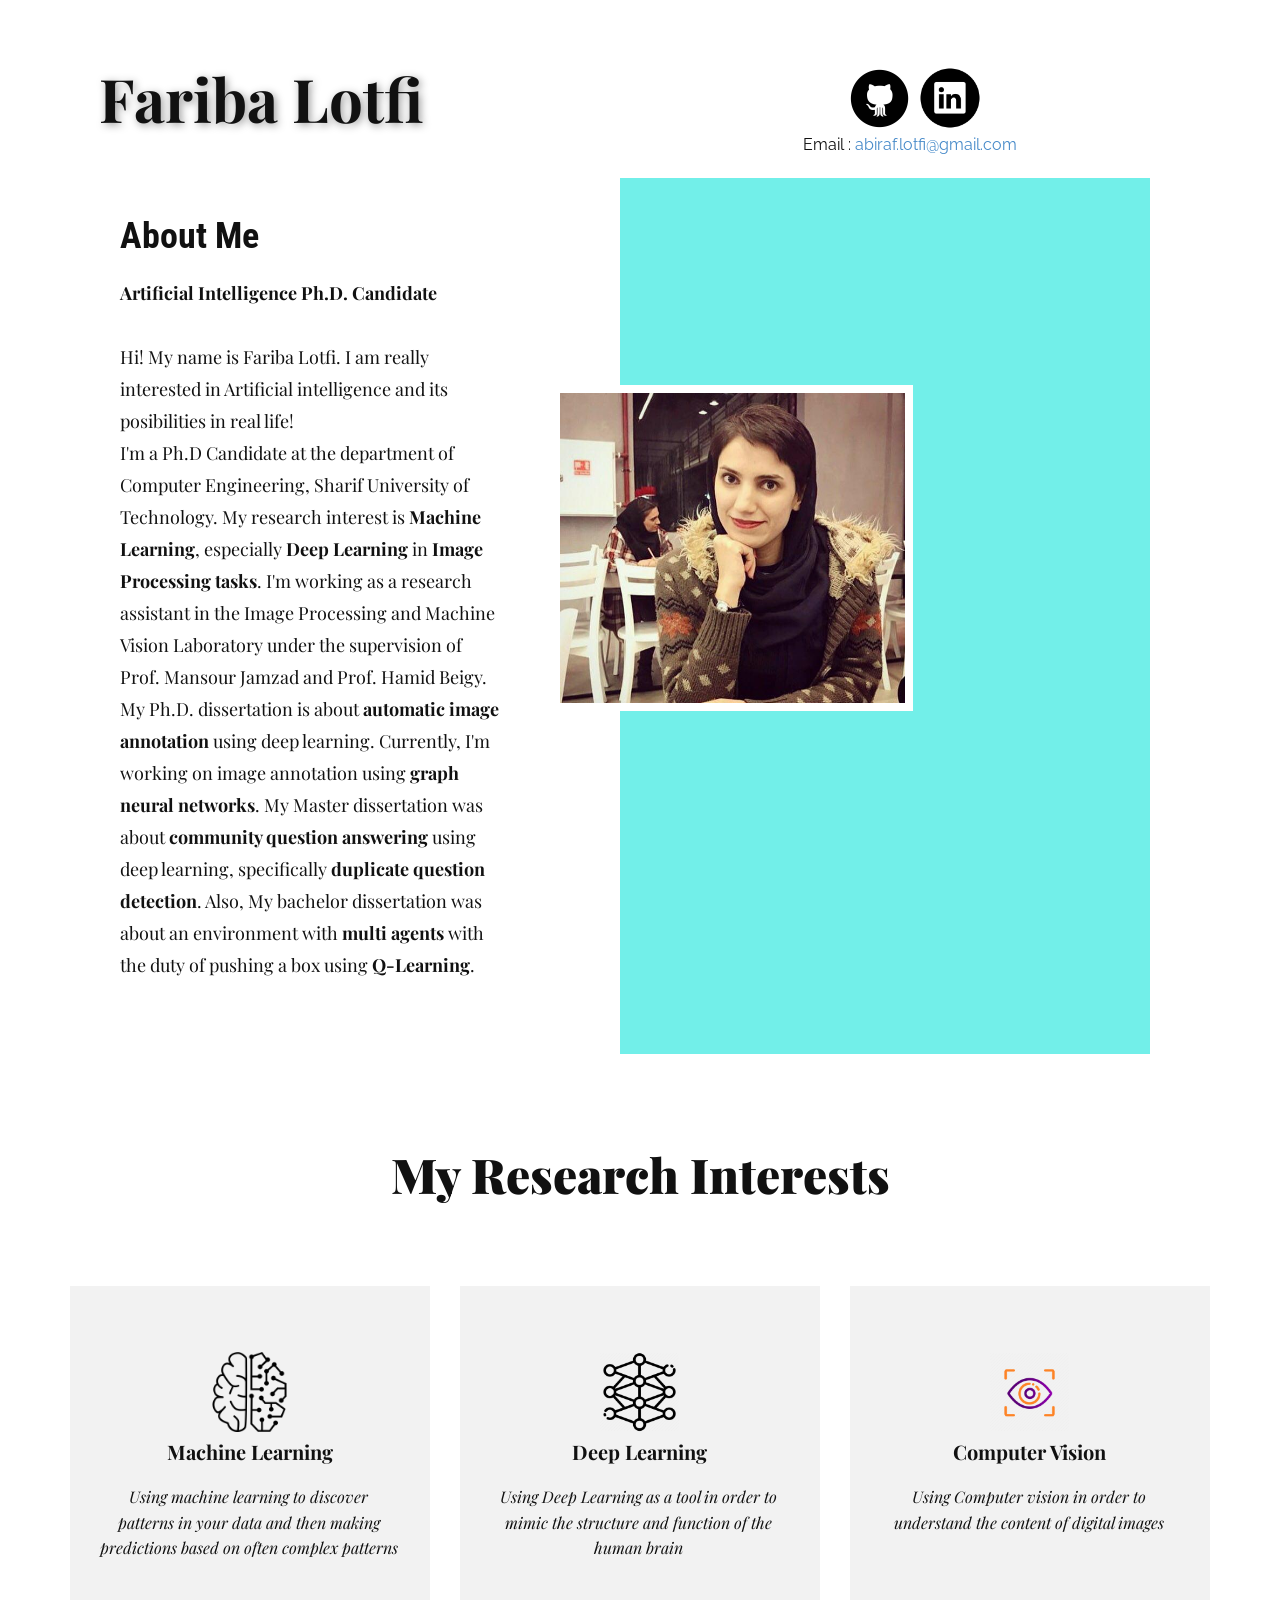
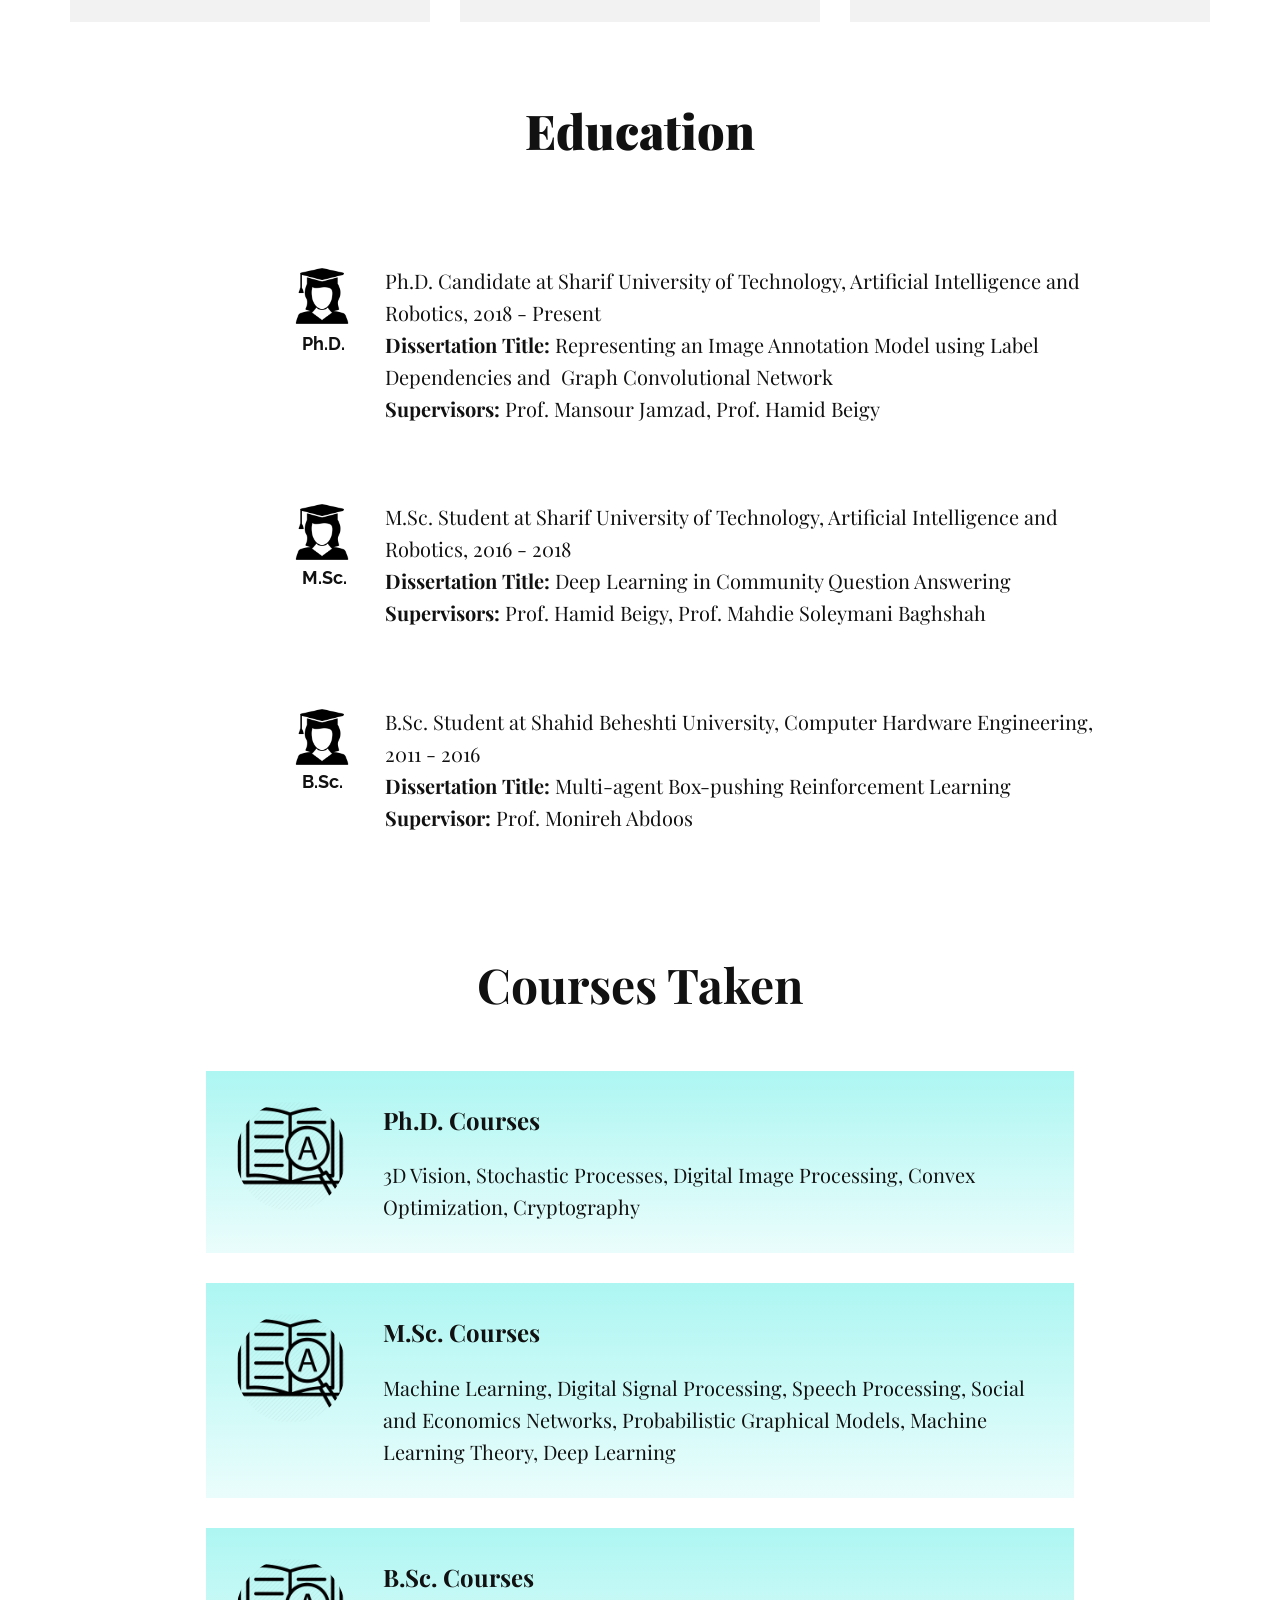
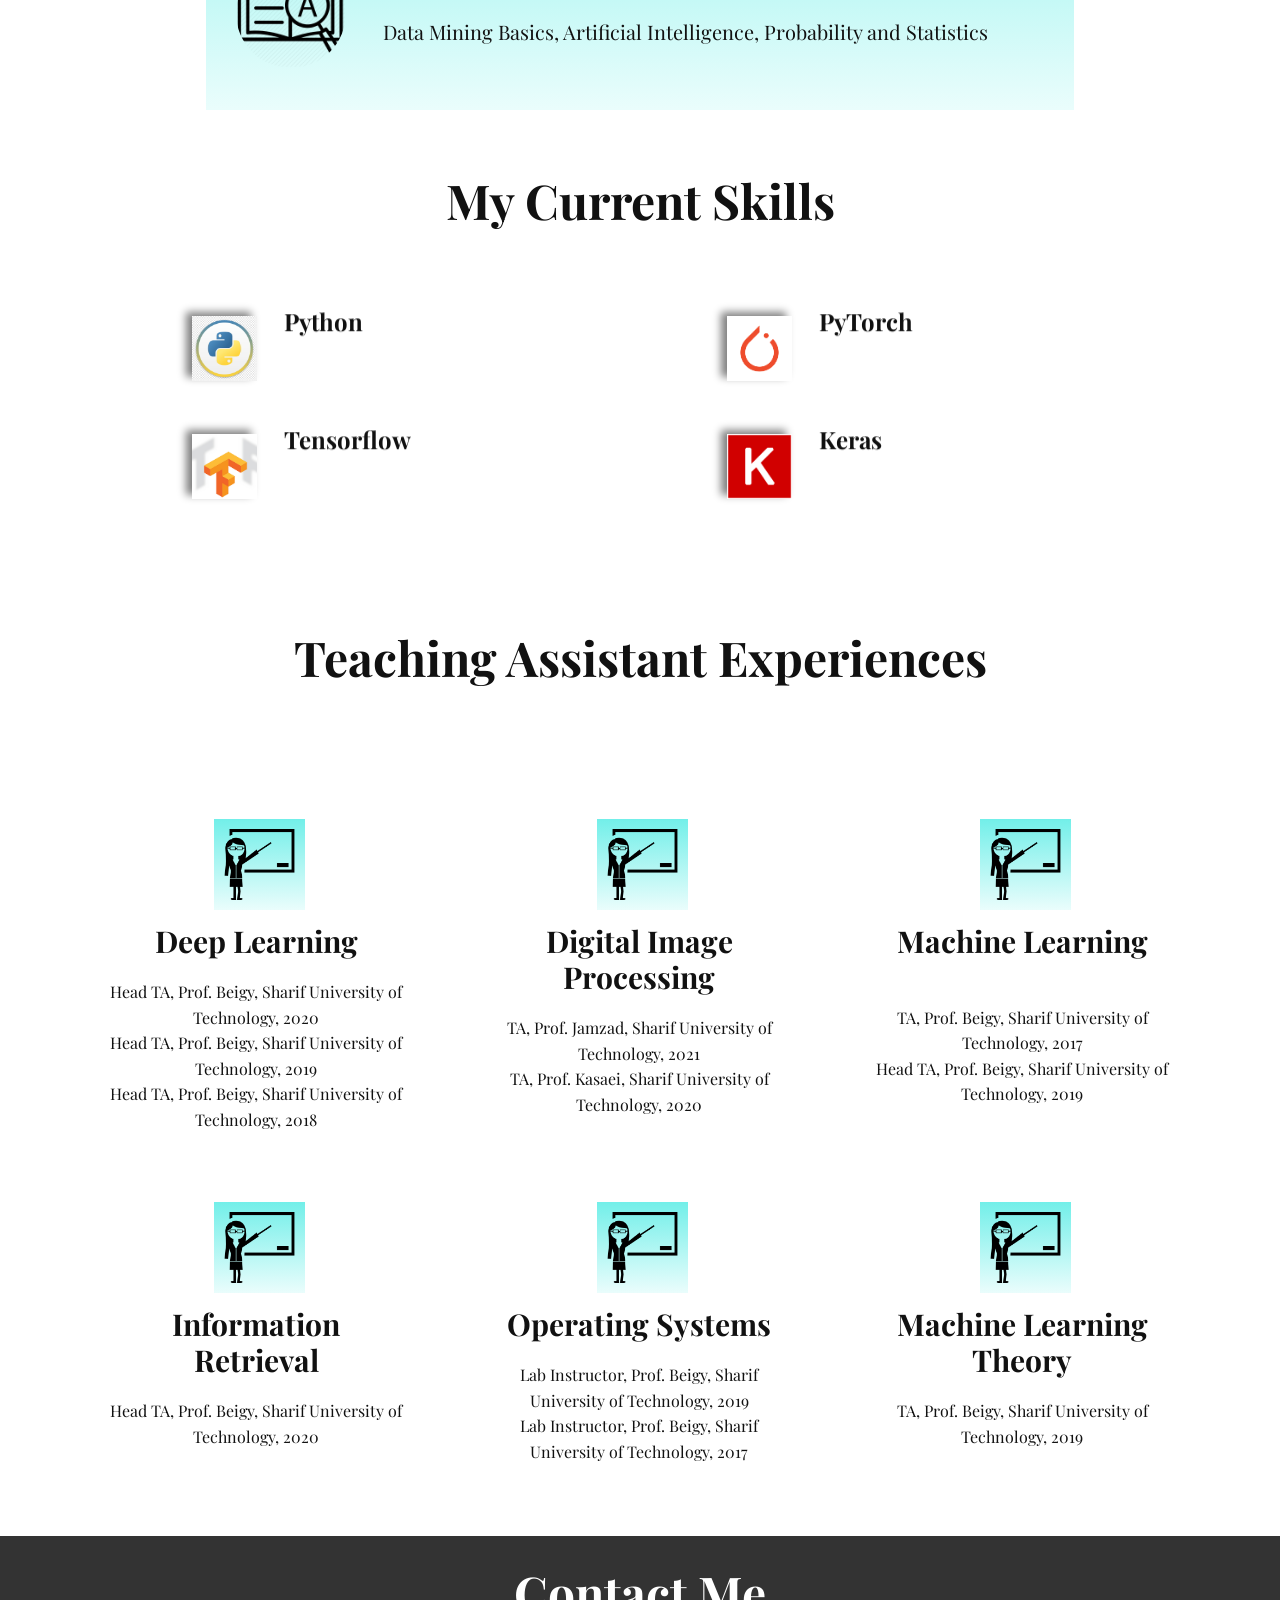
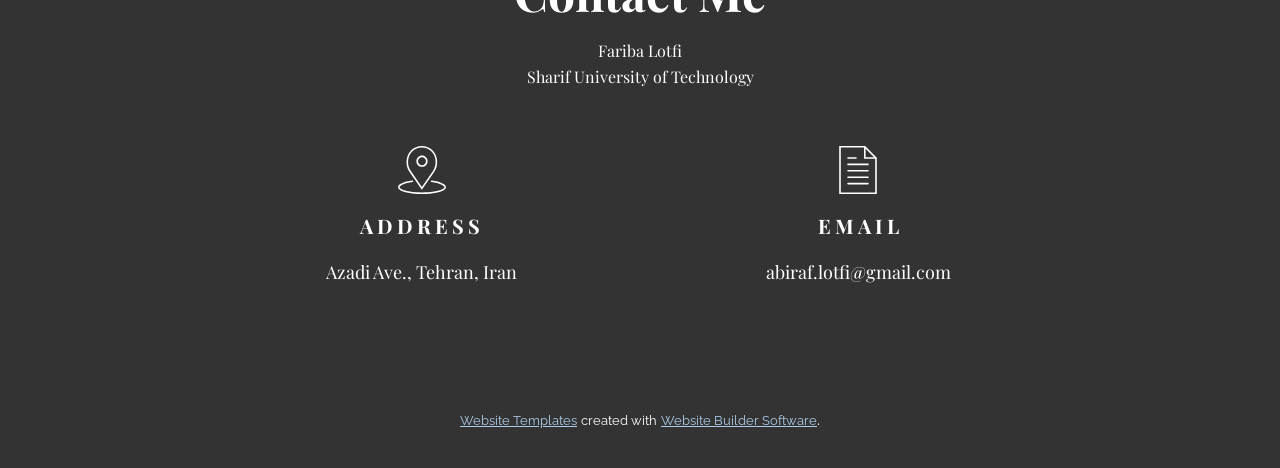
==== commit 8bbb6a70: "Update index.html" ====
--- a/index.html
+++ b/index.html
@@ -47,9 +47,9 @@
           <div class="u-layout">
             <div class="u-layout-row">
               <div class="u-align-center-sm u-align-center-xs u-container-style u-layout-cell u-left-cell u-size-30 u-layout-cell-1">
-                <div class="u-container-layout u-container-layout-1">
+                <div class="u-container-layout u-valign-top-xs u-container-layout-1">
                   <h1 class="u-custom-font u-font-roboto-condensed u-text u-text-3">About Me</h1>
-                  <p class="u-custom-font u-font-playfair-display u-text u-text-4">
+                  <p class="u-align-left-xs u-custom-font u-font-playfair-display u-text u-text-4">
                     <span style="font-size: 1.125rem;"><b>Artificial Intelligence Ph.D. Candidate</b>
                       <br>
                       <br>Hi! My name is Fariba Lotfi. I am really interested in Artificial intelligence and its posibilities in real life!<br>I'm a Ph.D Candidate at the department of Computer Engineering, Sharif University of Technology. My research interest is&nbsp;<span style="font-weight: 700;">Machine Learning</span>, especially&nbsp;<span style="font-weight: 700;">Deep Learning</span> in<span style="font-weight: 700;"> Image Processing </span>
@@ -107,7 +107,7 @@
       <div class="u-clearfix u-sheet u-sheet-1">
         <div class="u-list u-repeater u-list-1">
           <div class="u-container-style u-list-item u-repeater-item">
-            <div class="u-container-layout u-similar-container u-container-layout-1"><span class="u-file-icon u-icon u-icon-circle u-text-palette-1-base u-icon-1" data-animation-name="bounceIn" data-animation-duration="1000" data-animation-delay="0" data-animation-direction="Down"><img src="images/1050400-200.png" alt=""></span>
+            <div class="u-container-layout u-similar-container u-container-layout-1"><span class="u-file-icon u-icon u-icon-circle u-text-palette-1-base u-icon-1"><img src="images/1050400-200.png" alt=""></span>
               <p class="u-custom-font u-font-playfair-display u-text u-text-1">Ph.D. Candidate at Sharif University of Technology, Artificial Intelligence and Robotics, 2018 - Present<br>
                 <span style="font-weight: 700;">Dissertation Title:</span> Representing an Image Annotation Model using Label Dependencies and&nbsp; Graph Convolutional Network<br>
                 <span style="font-weight: 700;">Supervisors:</span> Prof. Mansour Jamzad, Prof. Hamid Beigy<br>
@@ -115,7 +115,7 @@
             </div>
           </div>
           <div class="u-container-style u-list-item u-repeater-item">
-            <div class="u-container-layout u-similar-container u-container-layout-2"><span class="u-file-icon u-icon u-icon-circle u-text-palette-1-base u-icon-2" data-animation-name="bounceIn" data-animation-duration="1000" data-animation-delay="0" data-animation-direction="Down"><img src="images/1050400-200.png" alt=""></span>
+            <div class="u-container-layout u-similar-container u-container-layout-2"><span class="u-file-icon u-icon u-icon-circle u-text-palette-1-base u-icon-2"><img src="images/1050400-200.png" alt=""></span>
               <p class="u-custom-font u-font-playfair-display u-text u-text-2"> M.Sc. Student at Sharif University of Technology, Artificial Intelligence&nbsp;and Robotics, 2016 - 2018<br>
                 <span style="font-weight: 700;">Dissertation Title:</span> Deep Learning in Community Question Answering<br>
                 <span style="font-weight: 700;">Supervisors:</span> Prof. Hamid Beigy, Prof. Mahdie Soleymani Baghshah<br>
@@ -123,7 +123,7 @@
             </div>
           </div>
           <div class="u-container-style u-list-item u-repeater-item">
-            <div class="u-container-layout u-similar-container u-container-layout-3"><span class="u-file-icon u-icon u-icon-circle u-text-palette-1-base u-icon-3" data-animation-name="bounceIn" data-animation-duration="1000" data-animation-delay="0" data-animation-direction="Down"><img src="images/1050400-200.png" alt=""></span>
+            <div class="u-container-layout u-similar-container u-container-layout-3"><span class="u-file-icon u-icon u-icon-circle u-text-palette-1-base u-icon-3"><img src="images/1050400-200.png" alt=""></span>
               <p class="u-custom-font u-font-playfair-display u-text u-text-3"> B.Sc. Student at Shahid Beheshti University, Computer Hardware Engineering, 2011 - 2016<br>
                 <span style="font-weight: 700;">Dissertation Title:</span> Multi-agent Box-pushing Reinforcement Learning<br>
                 <span style="font-weight: 700;">Supervisor:</span> Prof. Monireh Abdoos<br>
@@ -140,26 +140,28 @@
       <div class="u-clearfix u-sheet u-sheet-1">
         <h1 class="u-text u-text-default u-text-1">Courses Taken<br>
         </h1>
-        <div class="u-list u-repeater u-list-1">
+        <div class="u-expanded-width-xs u-list u-repeater u-list-1">
           <div class="u-container-style u-gradient u-list-item u-repeater-item u-list-item-1" data-animation-name="fadeIn" data-animation-duration="1000" data-animation-delay="0" data-animation-direction="">
-            <div class="u-container-layout u-similar-container u-valign-top u-container-layout-1">
+            <div class="u-container-layout u-similar-container u-valign-top-lg u-valign-top-md u-valign-top-sm u-valign-top-xl u-container-layout-1">
               <div alt="" class="u-image u-image-circle u-image-1" data-image-width="512" data-image-height="512"></div>
               <p class="u-custom-font u-font-playfair-display u-text u-text-2">Ph.D. Courses</p>
               <p class="u-custom-font u-font-playfair-display u-text u-text-3">3D Vision, Stochastic Processes, Digital Image Processing, Convex Optimization, Cryptography</p>
             </div>
           </div>
           <div class="u-container-style u-gradient u-list-item u-repeater-item u-list-item-2" data-animation-name="fadeIn" data-animation-duration="1000" data-animation-delay="0" data-animation-direction="">
-            <div class="u-container-layout u-similar-container u-valign-top u-container-layout-2">
+            <div class="u-container-layout u-similar-container u-valign-top-lg u-valign-top-md u-valign-top-sm u-valign-top-xl u-container-layout-2">
               <div alt="" class="u-image u-image-circle u-image-2" data-image-width="512" data-image-height="512"></div>
               <p class="u-custom-font u-font-playfair-display u-text u-text-4">M.Sc. Courses</p>
               <p class="u-custom-font u-font-playfair-display u-text u-text-5">Machine Learning, Digital Signal Processing, Speech Processing, Social and Economics Networks, Probabilistic Graphical Models, Machine Learning Theory, Deep Learning</p>
             </div>
           </div>
           <div class="u-container-style u-gradient u-list-item u-repeater-item u-list-item-3" data-animation-name="fadeIn" data-animation-duration="1000" data-animation-delay="0" data-animation-direction="">
-            <div class="u-container-layout u-similar-container u-valign-top u-container-layout-3">
+            <div class="u-container-layout u-similar-container u-valign-top-lg u-valign-top-md u-valign-top-sm u-valign-top-xl u-container-layout-3">
               <div alt="" class="u-image u-image-circle u-image-3" data-image-width="512" data-image-height="512"></div>
               <p class="u-custom-font u-font-playfair-display u-text u-text-6">B.Sc. Courses</p>
-              <p class="u-custom-font u-font-playfair-display u-text u-text-7">Data Mining Basics, Artificial Intelligence, Probability and Statistics</p>
+              <p class="u-custom-font u-font-playfair-display u-text u-text-7">Data Mining Basics, Artificial Intelligence, Probability and Statistics<br>
+                <br>
+              </p>
             </div>
           </div>
         </div>
--- a/Fariba-Lotfi-.css
+++ b/Fariba-Lotfi-.css
@@ -1,5 +1,5 @@
 .u-section-1 {
-  min-height: 481px;
+  min-height: 443px;
 }
 
 .u-section-1 .u-sheet-1 {
@@ -76,6 +76,10 @@
 }
 
 @media (max-width: 1199px) {
+  .u-section-1 {
+    min-height: 481px;
+  }
+
   .u-section-1 .u-sheet-1 {
     min-height: 1051px;
   }
@@ -232,29 +236,33 @@
 
 @media (max-width: 575px) {
   .u-section-1 {
-    min-height: 443px;
+    min-height: 229px;
   }
 
   .u-section-1 .u-sheet-1 {
-    min-height: 956px;
+    min-height: 2390px;
   }
 
   .u-section-1 .u-text-1 {
     font-size: 2.25rem;
-    margin-right: 0;
-    margin-left: 35px;
+    width: auto;
+    margin-top: 40px;
+    margin-right: 50px;
+    margin-left: -15px;
   }
 
   .u-section-1 .u-icon-1 {
-    margin-right: 276px;
+    margin-top: 0;
+    margin-right: 50px;
   }
 
   .u-section-1 .u-icon-2 {
-    margin-top: 485px;
+    margin-top: -70px;
+    margin-right: -26px;
   }
 
   .u-section-1 .u-text-2 {
-    margin-top: 836px;
+    margin-top: 1351px;
     margin-left: 0;
   }
 
@@ -266,11 +274,25 @@
   }
 
   .u-section-1 .u-layout-cell-1 {
-    min-height: 408px;
+    min-height: 1094px;
   }
 
   .u-section-1 .u-container-layout-1 {
     padding-bottom: 100px;
+  }
+
+  .u-section-1 .u-text-3 {
+    width: auto;
+    margin-top: 0;
+    margin-right: 95px;
+    margin-left: -95px;
+  }
+
+  .u-section-1 .u-text-4 {
+    width: auto;
+    margin-top: 29px;
+    margin-right: 35px;
+    margin-left: -35px;
   }
 
   .u-section-1 .u-layout-cell-2 {
@@ -549,19 +571,19 @@
 .u-section-5 .u-text-4 {
   font-size: 1.125rem;
   font-weight: 700;
-  margin: -539px 848px 0 247px;
+  margin: -539px 863px 0 232px;
 }
 
 .u-section-5 .u-text-5 {
   font-size: 1.125rem;
   font-weight: 700;
-  margin: 205px 842px 0 247px;
+  margin: 205px 857px 0 232px;
 }
 
 .u-section-5 .u-text-6 {
   font-size: 1.125rem;
   font-weight: 700;
-  margin: 175px 842px 60px 247px;
+  margin: 175px 857px 60px 232px;
 }
 
 @media (max-width: 1199px) {
@@ -571,17 +593,17 @@
 
   .u-section-5 .u-text-4 {
     margin-right: 699px;
-    margin-left: 147px;
+    margin-left: 132px;
   }
 
   .u-section-5 .u-text-5 {
-    margin-right: 742px;
-    margin-left: 147px;
+    margin-right: 757px;
+    margin-left: 132px;
   }
 
   .u-section-5 .u-text-6 {
-    margin-right: 742px;
-    margin-left: 147px;
+    margin-right: 757px;
+    margin-left: 132px;
   }
 }
 
@@ -592,30 +614,36 @@
   }
 
   .u-section-5 .u-text-1 {
-    margin-left: 0;
+    margin-top: 20px;
+    margin-right: 20px;
+    margin-left: 20px;
   }
 
   .u-section-5 .u-text-2 {
-    margin-left: 0;
+    margin-top: 20px;
+    margin-right: 20px;
+    margin-left: 20px;
   }
 
   .u-section-5 .u-text-3 {
-    margin-left: 0;
+    margin-top: 20px;
+    margin-right: 20px;
+    margin-left: 20px;
   }
 
   .u-section-5 .u-text-4 {
     margin-right: 535px;
-    margin-left: 37px;
+    margin-left: 22px;
   }
 
   .u-section-5 .u-text-5 {
-    margin-right: 632px;
-    margin-left: 37px;
+    margin-right: 647px;
+    margin-left: 22px;
   }
 
   .u-section-5 .u-text-6 {
-    margin-right: 632px;
-    margin-left: 37px;
+    margin-right: 647px;
+    margin-left: 22px;
   }
 }
 
@@ -630,6 +658,7 @@
   }
 
   .u-section-5 .u-text-1 {
+    margin-right: 0;
     margin-left: 115px;
   }
 
@@ -639,6 +668,7 @@
   }
 
   .u-section-5 .u-text-2 {
+    margin-right: 0;
     margin-left: 115px;
   }
 
@@ -648,6 +678,7 @@
   }
 
   .u-section-5 .u-text-3 {
+    margin-right: 0;
     margin-left: 115px;
   }
 
@@ -668,20 +699,33 @@
 }
 
 @media (max-width: 575px) {
+  .u-section-5 .u-sheet-1 {
+    min-height: 1796px;
+  }
+
   .u-section-5 .u-list-1 {
     width: 340px;
   }
 
   .u-section-5 .u-text-4 {
-    margin-right: 252px;
+    width: auto;
+    margin-top: -1691px;
+    margin-right: 218px;
+    margin-left: 34px;
   }
 
   .u-section-5 .u-text-5 {
-    margin-right: 289px;
+    width: auto;
+    margin-top: 634px;
+    margin-right: 255px;
+    margin-left: 34px;
   }
 
   .u-section-5 .u-text-6 {
-    margin-right: 289px;
+    width: auto;
+    margin-top: 541px;
+    margin-right: 255px;
+    margin-left: 34px;
   }
 }.u-section-6 .u-sheet-1 {
   min-height: 822px;
@@ -854,20 +898,49 @@
 }
 
 @media (max-width: 575px) {
+  .u-section-6 .u-sheet-1 {
+    min-height: 1238px;
+  }
+
   .u-section-6 .u-list-1 {
-    width: 340px;
+    min-height: 980px;
+    margin-top: 128px;
+    margin-bottom: 0;
+    margin-right: initial;
+    margin-left: initial;
+    width: auto;
   }
 
   .u-section-6 .u-text-2 {
-    margin-right: 131px;
+    width: auto;
+    margin-right: 20px;
+  }
+
+  .u-section-6 .u-text-3 {
+    width: auto;
+    margin: 63px -10px -30px 57px;
   }
 
   .u-section-6 .u-text-4 {
-    margin-right: 131px;
+    width: auto;
+    margin-right: 20px;
+  }
+
+  .u-section-6 .u-text-5 {
+    width: auto;
+    margin: 63px -10px -30px 57px;
   }
 
   .u-section-6 .u-text-6 {
-    margin-right: 131px;
+    width: auto;
+    margin-right: 20px;
+  }
+
+  .u-section-6 .u-text-7 {
+    width: auto;
+    margin-top: 63px;
+    margin-bottom: -30px;
+    margin-left: 47px;
   }
 }.u-section-7 .u-sheet-1 {
   min-height: 399px;
@@ -1145,6 +1218,14 @@
 }
 
 @media (max-width: 575px) {
+  .u-section-7 .u-sheet-1 {
+    min-height: 1155px;
+  }
+
+  .u-section-7 .u-text-1 {
+    margin-top: 32px;
+  }
+
   .u-section-7 .u-list-1 {
     grid-template-columns: 100%;
     width: auto;
@@ -1152,6 +1233,10 @@
     margin-left: initial;
   }
 
+  .u-section-7 .u-icon-1 {
+    margin-right: 255px;
+  }
+
   .u-section-7 .u-group-1 {
     width: 235px;
     min-height: 174px;
@@ -1161,6 +1246,10 @@
     padding-bottom: 29px;
   }
 
+  .u-section-7 .u-icon-2 {
+    margin-right: 255px;
+  }
+
   .u-section-7 .u-group-2 {
     width: 235px;
     min-height: 174px;
@@ -1170,6 +1259,10 @@
     padding-bottom: 29px;
   }
 
+  .u-section-7 .u-icon-3 {
+    margin-right: 255px;
+  }
+
   .u-section-7 .u-group-3 {
     width: 235px;
     min-height: 174px;
@@ -1177,6 +1270,10 @@
 
   .u-section-7 .u-container-layout-6 {
     padding-bottom: 29px;
+  }
+
+  .u-section-7 .u-icon-4 {
+    margin-right: 255px;
   }
 
   .u-section-7 .u-group-4 {
@@ -1450,11 +1547,13 @@
   font-size: 3rem;
   width: 429px;
   font-weight: 700;
+  font-family: "Playfair Display", serif;
   margin: 0 auto;
 }
 
 .u-section-9 .u-text-2 {
   width: 461px;
+  font-style: normal;
   margin: 20px auto 0;
 }
 
@@ -1477,6 +1576,7 @@
   text-transform: uppercase;
   font-size: 1.25rem;
   font-weight: 700;
+  font-family: "Playfair Display", serif;
   margin: 20px auto 0;
 }
 
@@ -1504,6 +1604,7 @@
   text-transform: uppercase;
   font-size: 1.25rem;
   font-weight: 700;
+  font-family: "Playfair Display", serif;
   margin: 20px 89px 0 94px;
 }
 
@@ -1513,20 +1614,7 @@
 }
 
 @media (max-width: 1199px) {
-  .u-section-9 .u-text-1 {
-    font-family: "Playfair Display", serif;
-  }
-
-  .u-section-9 .u-text-2 {
-    font-style: normal;
-  }
-
-  .u-section-9 .u-text-3 {
-    font-family: "Playfair Display", serif;
-  }
-
   .u-section-9 .u-text-5 {
-    font-family: "Playfair Display", serif;
     margin-left: auto;
   }
 }
@@ -1592,7 +1680,12 @@
     width: 320px;
   }
 
+  .u-section-9 .u-layout-cell-3 {
+    min-height: 161px;
+  }
+
   .u-section-9 .u-text-5 {
-    margin-right: 0;
+    width: 84px;
+    margin-right: auto;
   }
 }
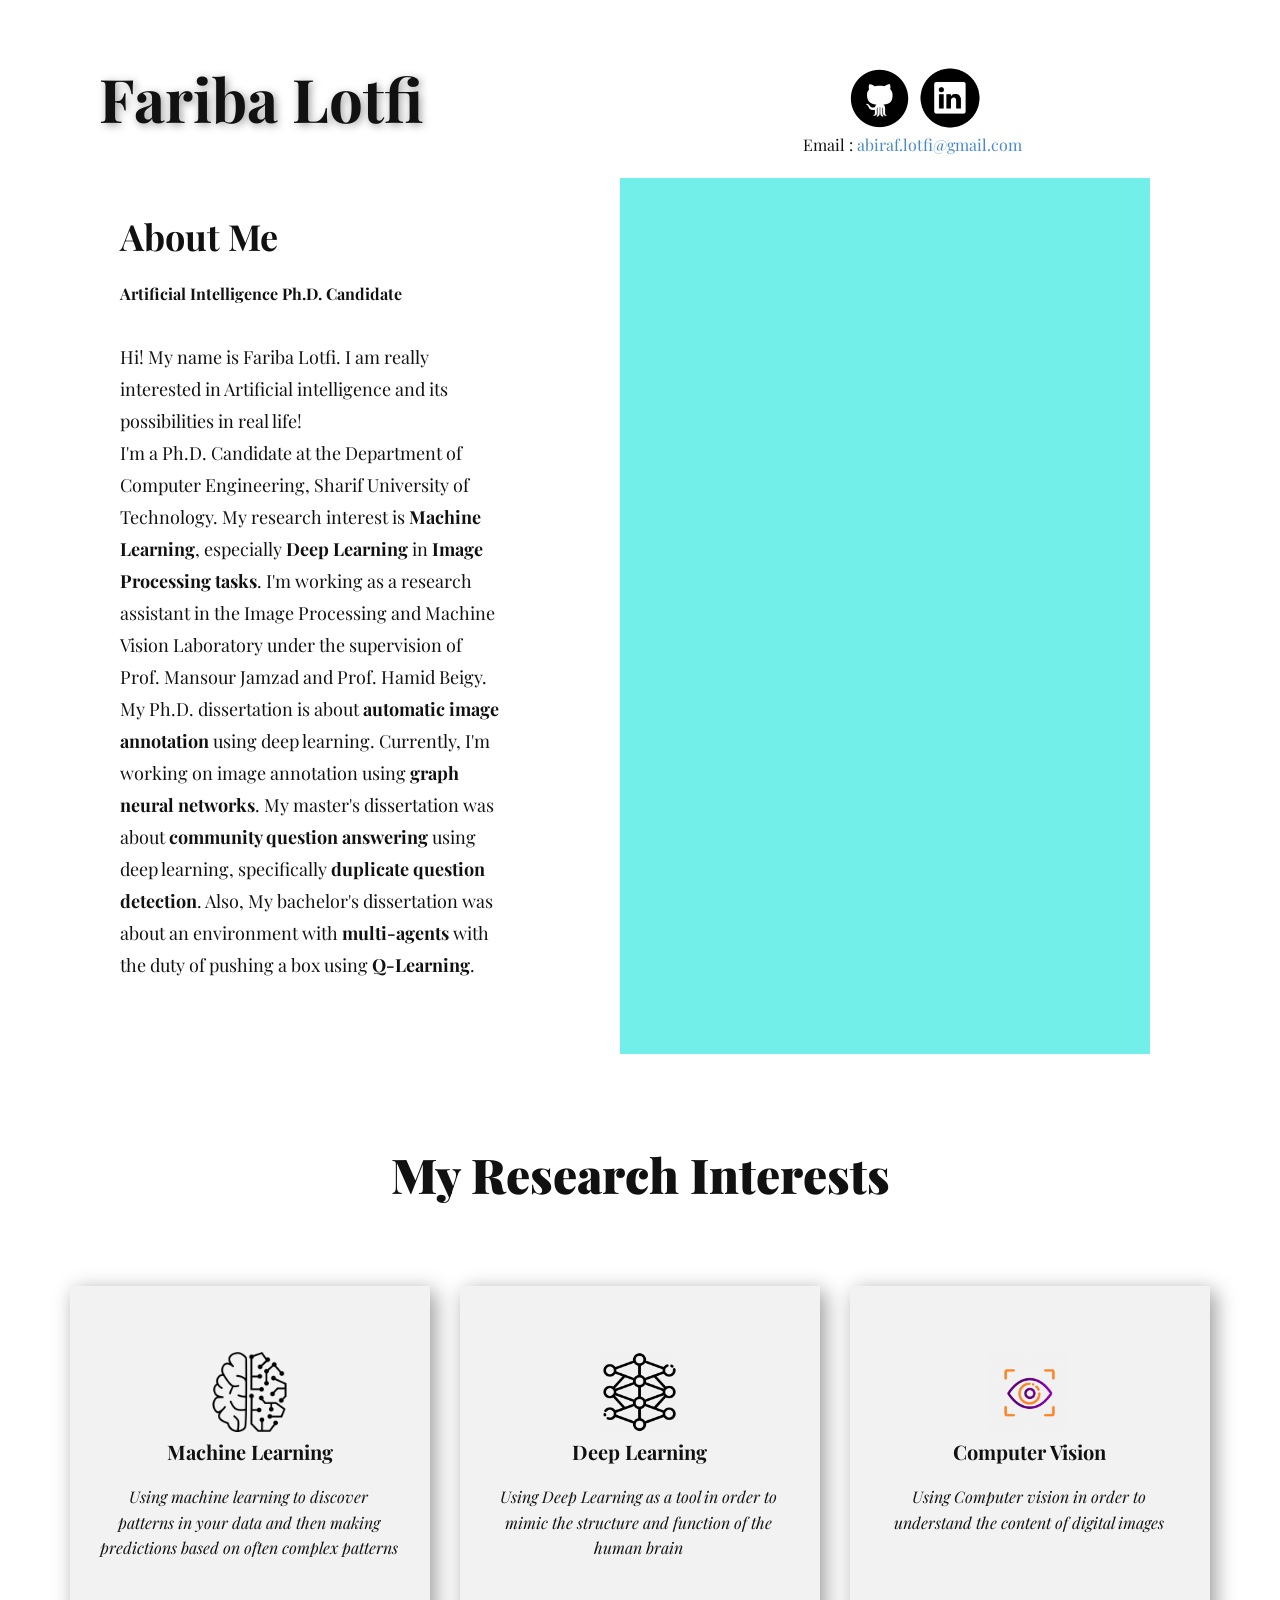
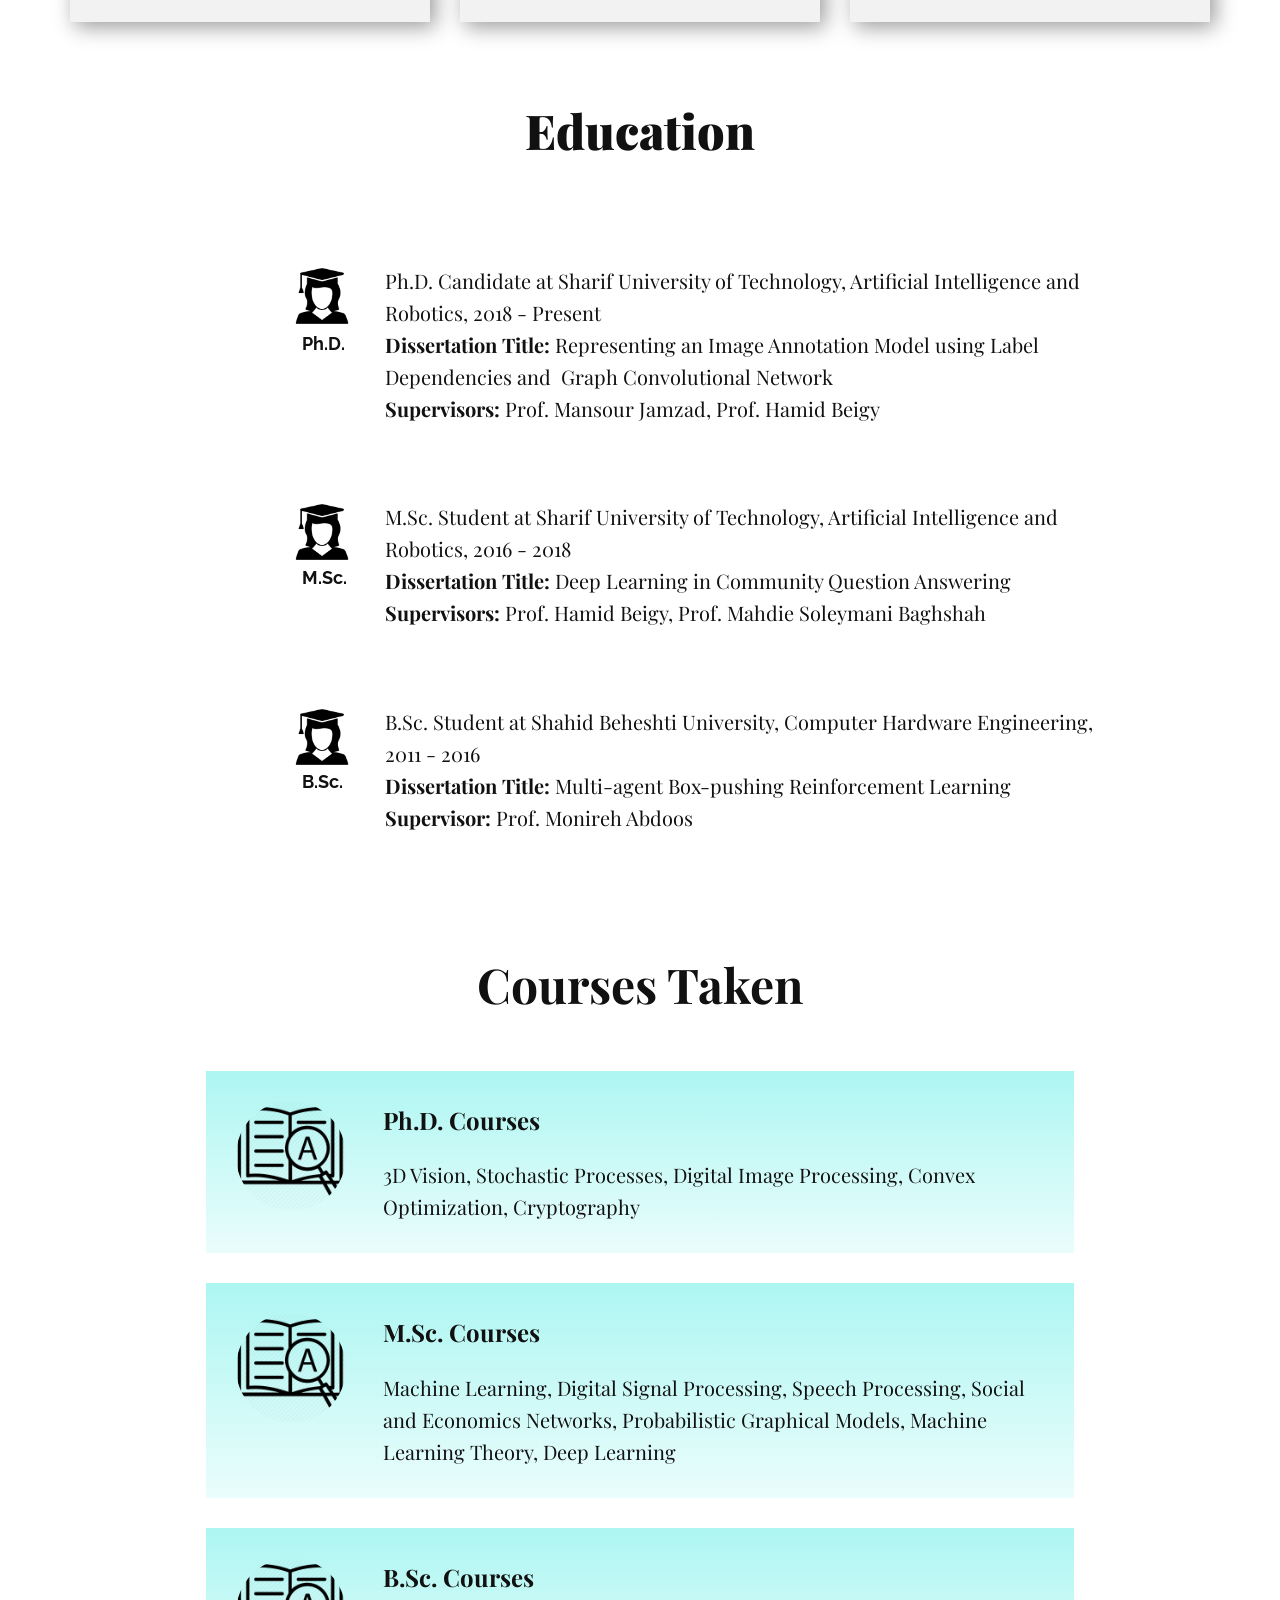
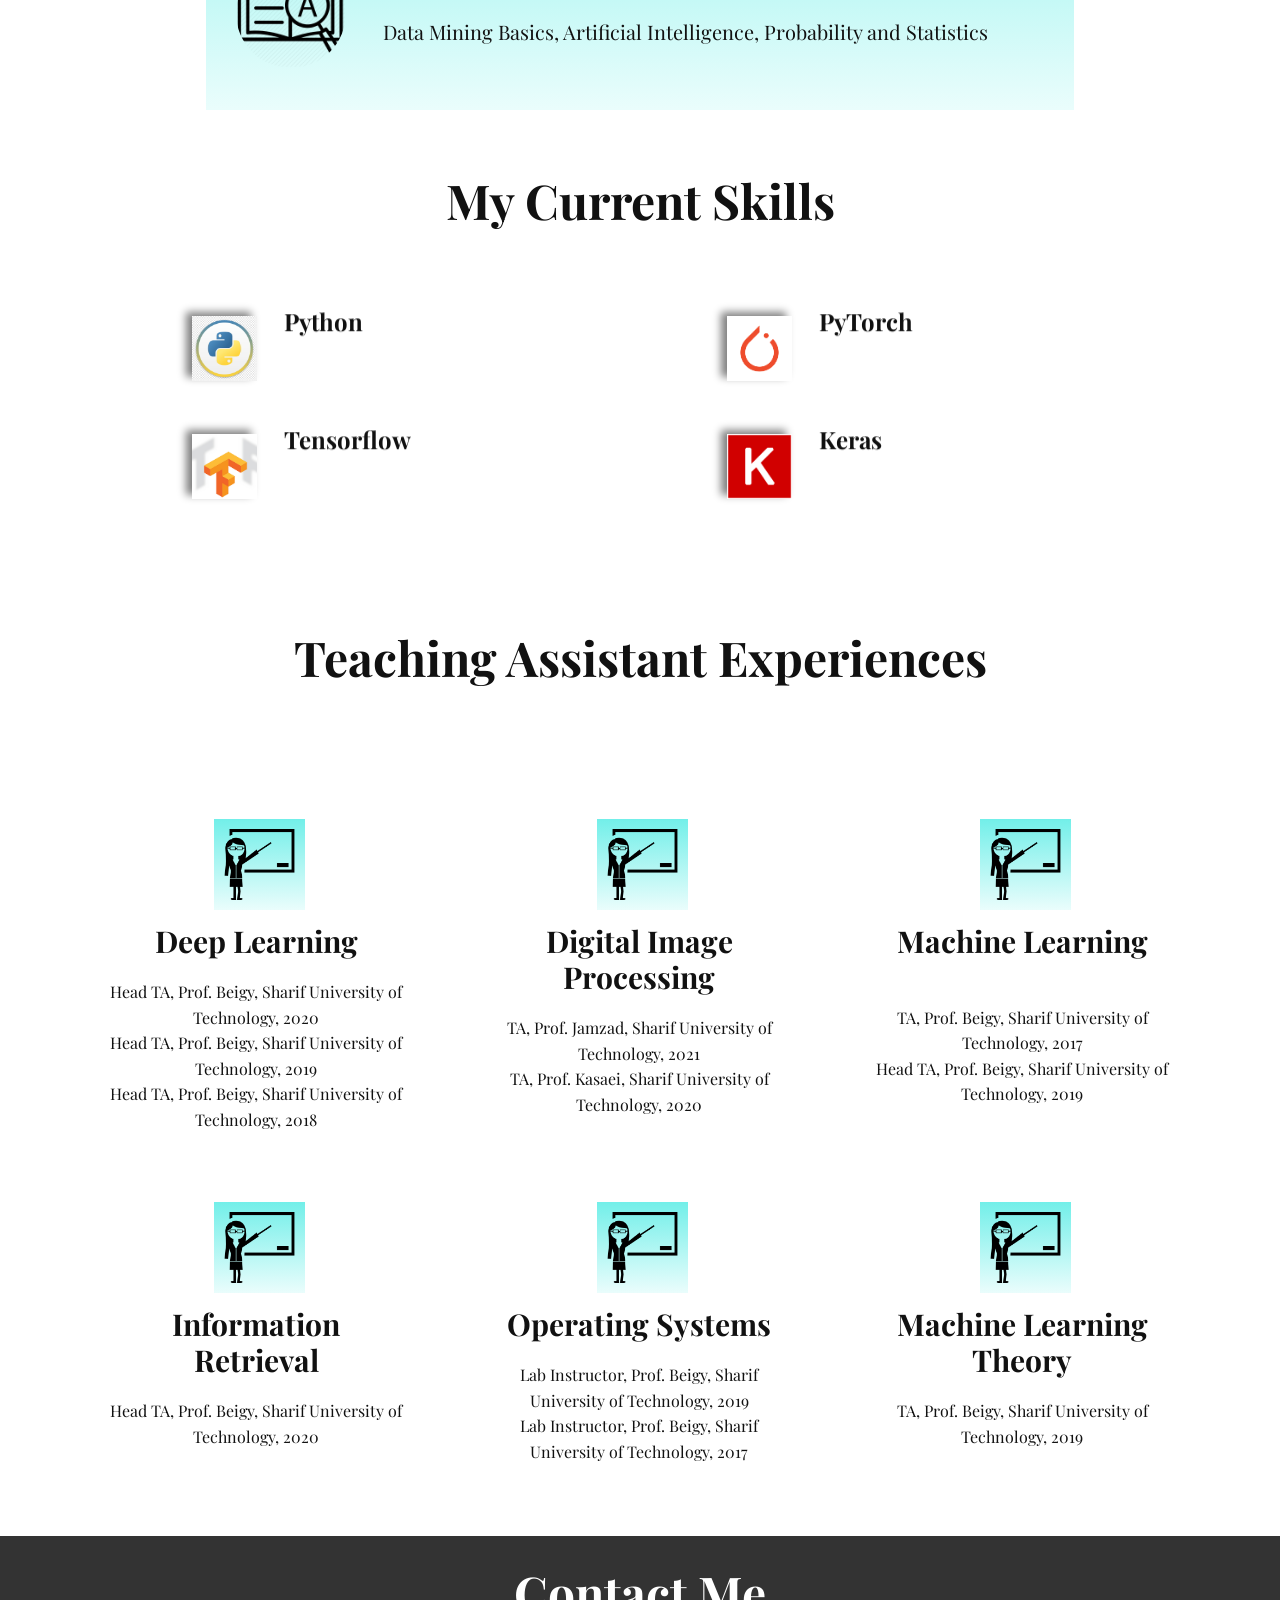
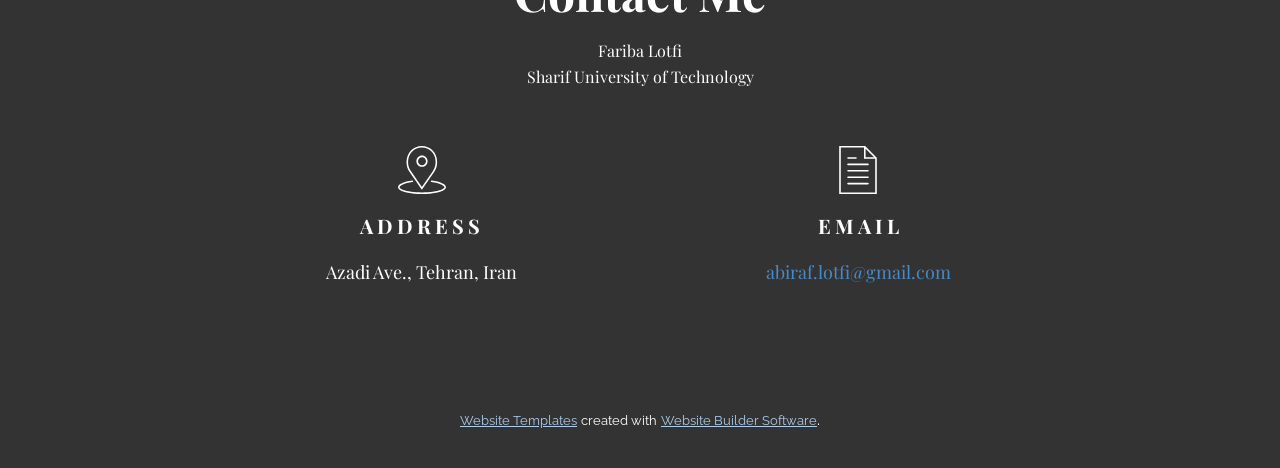
==== commit 8b10d99c: "Update index.html" ====
--- a/index.html
+++ b/index.html
@@ -13,7 +13,7 @@
     <script class="u-script" type="text/javascript" src="nicepage.js" defer=""></script>
     <meta name="generator" content="Nicepage 3.3.7, nicepage.com">
     <link id="u-theme-google-font" rel="stylesheet" href="https://fonts.googleapis.com/css?family=Playfair+Display:400,400i,700,700i,900,900i|Raleway:100,100i,200,200i,300,300i,400,400i,500,500i,600,600i,700,700i,800,800i,900,900i">
-    <link id="u-page-google-font" rel="stylesheet" href="https://fonts.googleapis.com/css?family=Roboto+Condensed:300,300i,400,400i,700,700i|Playfair+Display:400,400i,700,700i,900,900i">
+    <link id="u-page-google-font" rel="stylesheet" href="https://fonts.googleapis.com/css?family=Playfair+Display:400,400i,700,700i,900,900i">
     
     
     
@@ -40,7 +40,7 @@
     <section class="u-clearfix u-section-1" id="carousel_c409">
       <div class="u-clearfix u-sheet u-sheet-1">
         <h1 class="u-text u-text-1">Fariba Lotfi</h1><span class="u-file-icon u-icon u-icon-circle u-text-palette-1-base u-icon-1" data-href="https://github.com/abiraaaaaaf" data-target="_blank"><img src="images/github_circle_black-512.png" alt=""></span><span class="u-file-icon u-icon u-icon-circle u-text-palette-1-base u-icon-2" data-href="https://www.linkedin.com/in/fariba-lotfi-20960056/" data-target="_blank"><img src="images/logo-linkedin-512.png" alt=""></span>
-        <p class="u-text u-text-2">Email : <a href="mailto:abiraf.lotfi@gmail.com" class="u-active-none u-border-none u-btn u-button-link u-button-style u-hover-none u-none u-text-palette-1-base u-btn-1">abiraf.lotfi@gmail.com</a>
+        <p class="u-custom-font u-font-playfair-display u-text u-text-2">Email : <a href="mailto:abiraf.lotfi@gmail.com" class="u-active-none u-border-none u-btn u-button-link u-button-style u-custom-font u-font-playfair-display u-hover-none u-none u-text-palette-1-base u-btn-1">abiraf.lotfi@gmail.com</a>
           <br>
         </p>
         <div class="u-clearfix u-layout-wrap u-layout-wrap-1">
@@ -48,12 +48,14 @@
             <div class="u-layout-row">
               <div class="u-align-center-sm u-align-center-xs u-container-style u-layout-cell u-left-cell u-size-30 u-layout-cell-1">
                 <div class="u-container-layout u-valign-top-xs u-container-layout-1">
-                  <h1 class="u-custom-font u-font-roboto-condensed u-text u-text-3">About Me</h1>
+                  <h1 class="u-custom-font u-font-playfair-display u-text u-text-3">About Me</h1>
                   <p class="u-align-left-xs u-custom-font u-font-playfair-display u-text u-text-4">
-                    <span style="font-size: 1.125rem;"><b>Artificial Intelligence Ph.D. Candidate</b>
-                      <br>
-                      <br>Hi! My name is Fariba Lotfi. I am really interested in Artificial intelligence and its posibilities in real life!<br>I'm a Ph.D Candidate at the department of Computer Engineering, Sharif University of Technology. My research interest is&nbsp;<span style="font-weight: 700;">Machine Learning</span>, especially&nbsp;<span style="font-weight: 700;">Deep Learning</span> in<span style="font-weight: 700;"> Image Processing </span>
-                      <span style="font-weight: 700;">tasks</span>. I'm working as a research assistant in the Image Processing and Machine Vision&nbsp;Laboratory under the supervision of Prof. Mansour Jamzad and Prof. Hamid Beigy. My Ph.D. dissertation is about <span style="font-weight: 700;">automatic image annotation</span> using deep learning. Currently, I'm working on image annotation using <span style="font-weight: 700;">graph neural networks</span>. My Master dissertation was about <span style="font-weight: 700;">community question answering</span> using deep learning, specifically <span style="font-weight: 700;">duplicate question detection</span>. Also, My bachelor dissertation was about an environment with <span style="font-weight: 700;">multi agents</span> with the duty of pushing a box using <span style="font-weight: 700;">Q-Learning</span>.
+                    <span style="font-size: 1rem;"><b>Artificial Intelligence Ph.D. Candidate</b>
+                      <span style="font-size: 1.125rem;">
+                        <br>
+                        <br>Hi! My name is Fariba Lotfi. I am really interested in Artificial intelligence and its possibilities in real life!<br>I'm a Ph.D. Candidate at the Department of Computer Engineering, Sharif University of Technology. My research interest is&nbsp;<span style="font-weight: 700;">Machine Learning</span>, especially&nbsp;<span style="font-weight: 700;">Deep Learning</span> in<span style="font-weight: 700;"> Image Processing </span>
+                        <span style="font-weight: 700;">tasks</span>. I'm working as a research assistant in the Image Processing and Machine Vision&nbsp;Laboratory under the supervision of Prof. Mansour Jamzad and Prof. Hamid Beigy. My Ph.D. dissertation is about <span style="font-weight: 700;">automatic image annotation</span> using deep learning. Currently, I'm working on image annotation using <span style="font-weight: 700;">graph neural networks</span>. My master's dissertation was about <span style="font-weight: 700;">community question answering</span> using deep learning, specifically <span style="font-weight: 700;">duplicate question detection</span>. Also, My bachelor's dissertation was about an environment with <span style="font-weight: 700;">multi-agents</span> with the duty of pushing a box using <span style="font-weight: 700;">Q-Learning</span>.
+                      </span>
                     </span>
                     <br>
                   </p>
@@ -295,7 +297,9 @@
                     <div class="u-container-layout u-valign-top u-container-layout-3"><span class="u-icon u-icon-circle u-icon-2"><svg class="u-svg-link" preserveAspectRatio="xMidYMin slice" viewBox="0 0 60 60" style=""><use xmlns:xlink="http://www.w3.org/1999/xlink" xlink:href="#svg-1f10"></use></svg><svg version="1.1" id="svg-1f10" xmlns="http://www.w3.org/2000/svg" xmlns:xlink="http://www.w3.org/1999/xlink" x="0px" y="0px" viewBox="0 0 60 60" style="enable-background:new 0 0 60 60;" xml:space="preserve" class="u-svg-content"><g><path d="M42.5,22h-25c-0.552,0-1,0.447-1,1s0.448,1,1,1h25c0.552,0,1-0.447,1-1S43.052,22,42.5,22z"></path><path d="M17.5,16h10c0.552,0,1-0.447,1-1s-0.448-1-1-1h-10c-0.552,0-1,0.447-1,1S16.948,16,17.5,16z"></path><path d="M42.5,30h-25c-0.552,0-1,0.447-1,1s0.448,1,1,1h25c0.552,0,1-0.447,1-1S43.052,30,42.5,30z"></path><path d="M42.5,38h-25c-0.552,0-1,0.447-1,1s0.448,1,1,1h25c0.552,0,1-0.447,1-1S43.052,38,42.5,38z"></path><path d="M42.5,46h-25c-0.552,0-1,0.447-1,1s0.448,1,1,1h25c0.552,0,1-0.447,1-1S43.052,46,42.5,46z"></path><path d="M38.914,0H6.5v60h47V14.586L38.914,0z M39.5,3.414L50.086,14H39.5V3.414z M8.5,58V2h29v14h14v42H8.5z"></path>
 </g><g></g><g></g><g></g><g></g><g></g><g></g><g></g><g></g><g></g><g></g><g></g><g></g><g></g><g></g><g></g></svg></span>
                       <h5 class="u-align-center-xl u-custom-font u-font-playfair-display u-text u-text-white u-text-5">email</h5>
-                      <p class="u-align-center-xl u-custom-font u-font-playfair-display u-text u-text-default u-text-6">abiraf.lotfi@gmail.com</p>
+                      <p class="u-align-center-xl u-custom-font u-font-playfair-display u-text u-text-default u-text-6">
+                        <a href="mailto:abiraf.lotfi@gmail.com" class="u-active-none u-border-none u-btn u-button-link u-button-style u-hover-none u-none u-text-palette-1-base u-btn-1">abiraf.lotfi@gmail.com</a>
+                      </p>
                     </div>
                   </div>
                 </div>
--- a/Fariba-Lotfi-.css
+++ b/Fariba-Lotfi-.css
@@ -47,8 +47,8 @@
 }
 
 .u-section-1 .u-text-3 {
-  font-weight: 700;
   font-size: 2.25rem;
+  font-weight: 700;
   margin: 9px 1px 0 0;
 }
 
@@ -339,6 +339,7 @@
 
 .u-section-3 .u-list-item-1 {
   animation-duration: 1000ms;
+  box-shadow: 5px 5px 20px 0 rgba(0,0,0,0.4);
 }
 
 .u-section-3 .u-container-layout-1 {
@@ -364,6 +365,7 @@
 .u-section-3 .u-list-item-2 {
   background-image: none;
   animation-duration: 1000ms;
+  box-shadow: 5px 5px 20px 0 rgba(0,0,0,0.4);
 }
 
 .u-section-3 .u-container-layout-2 {
@@ -388,6 +390,7 @@
 
 .u-section-3 .u-list-item-3 {
   animation-duration: 1000ms;
+  box-shadow: 5px 5px 20px 0 rgba(0,0,0,0.4);
 }
 
 .u-section-3 .u-container-layout-3 {
@@ -516,7 +519,6 @@
   grid-template-rows: auto auto auto;
   grid-template-columns: 100%;
   grid-gap: 10px 10px;
-  height: auto;
   margin: 15px 86px 0 auto;
 }
 
@@ -588,6 +590,7 @@
 
 @media (max-width: 1199px) {
   .u-section-5 .u-list-1 {
+    height: auto;
     margin-right: 56px;
   }
 
@@ -954,7 +957,6 @@
 .u-section-7 .u-list-1 {
   min-height: 226px;
   grid-template-columns: calc(50% - 5px) calc(50% - 5px);
-  height: auto;
   width: 1060px;
   grid-gap: 10px 10px;
   margin: 59px -12px 59px auto;
@@ -979,7 +981,6 @@
 .u-section-7 .u-group-1 {
   width: 403px;
   min-height: 43px;
-  height: auto;
   margin: -65px 0 0 auto;
 }
 
@@ -1014,7 +1015,6 @@
   width: 403px;
   min-height: 43px;
   background-size: auto;
-  height: auto;
   margin: -65px 0 0 auto;
 }
 
@@ -1049,7 +1049,6 @@
   width: 403px;
   min-height: 43px;
   background-size: auto;
-  height: auto;
   margin: -65px 0 0 auto;
 }
 
@@ -1084,7 +1083,6 @@
   width: 403px;
   min-height: 43px;
   background-size: auto;
-  height: auto;
   margin: -65px 0 0 auto;
 }
 
@@ -1107,6 +1105,7 @@
   .u-section-7 .u-list-1 {
     min-height: 468px;
     grid-template-columns: repeat(2, calc(50% - 5px));
+    height: auto;
     margin-right: initial;
     margin-left: initial;
     width: auto;
@@ -1613,6 +1612,10 @@
   margin: 20px auto 0;
 }
 
+.u-section-9 .u-btn-1 {
+  padding: 0;
+}
+
 @media (max-width: 1199px) {
   .u-section-9 .u-text-5 {
     margin-left: auto;
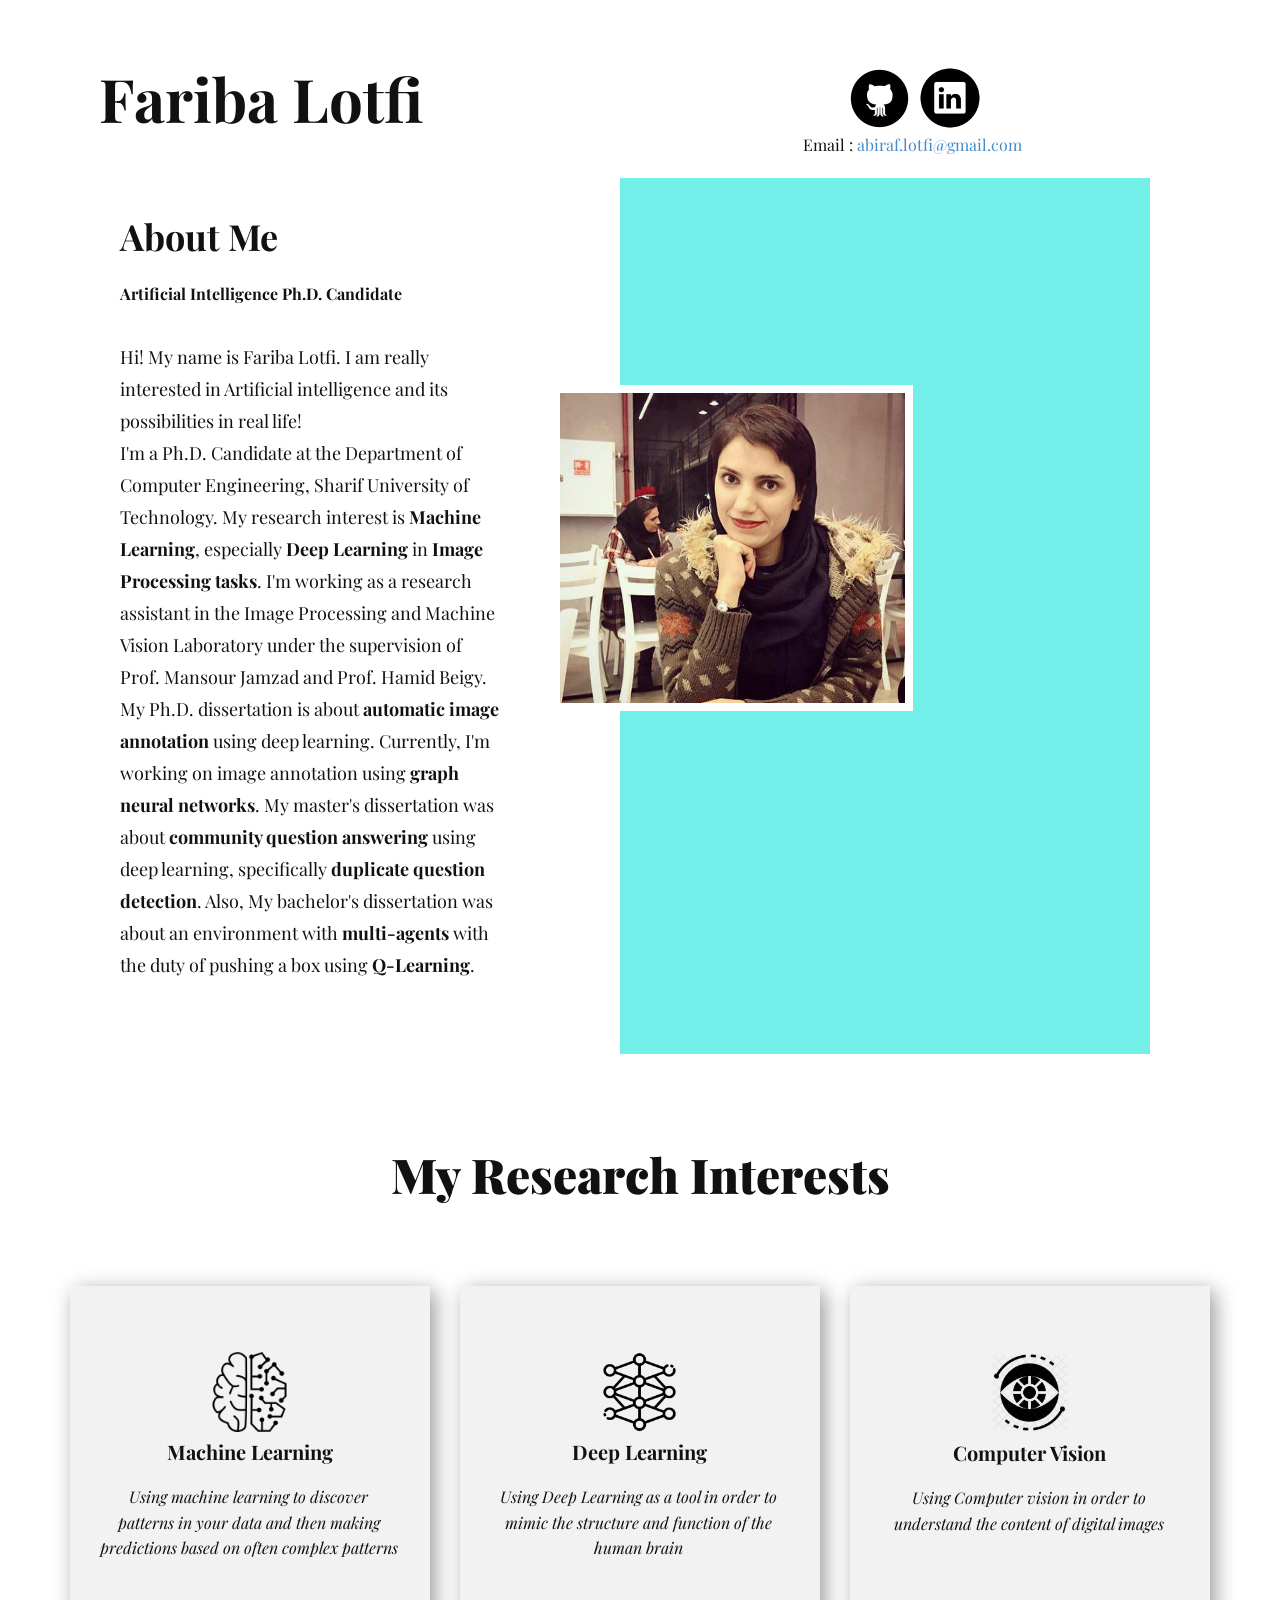
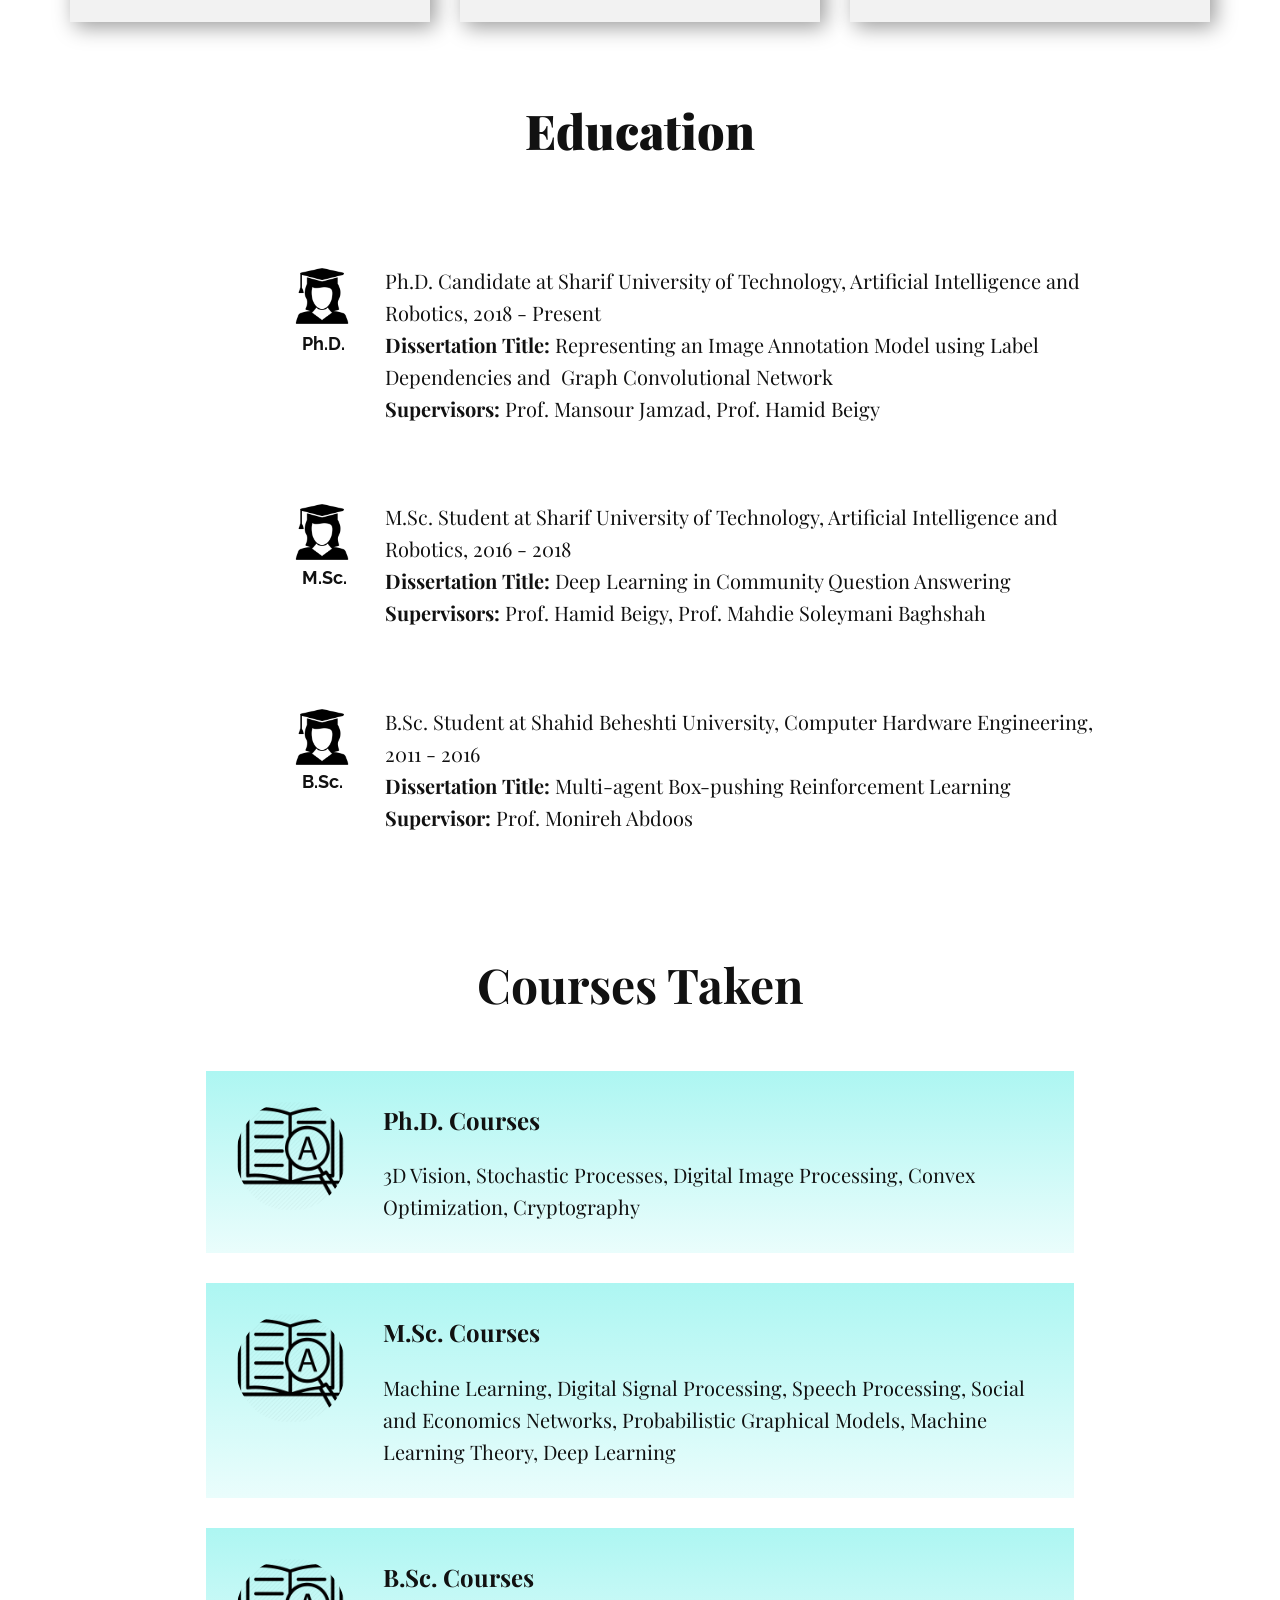
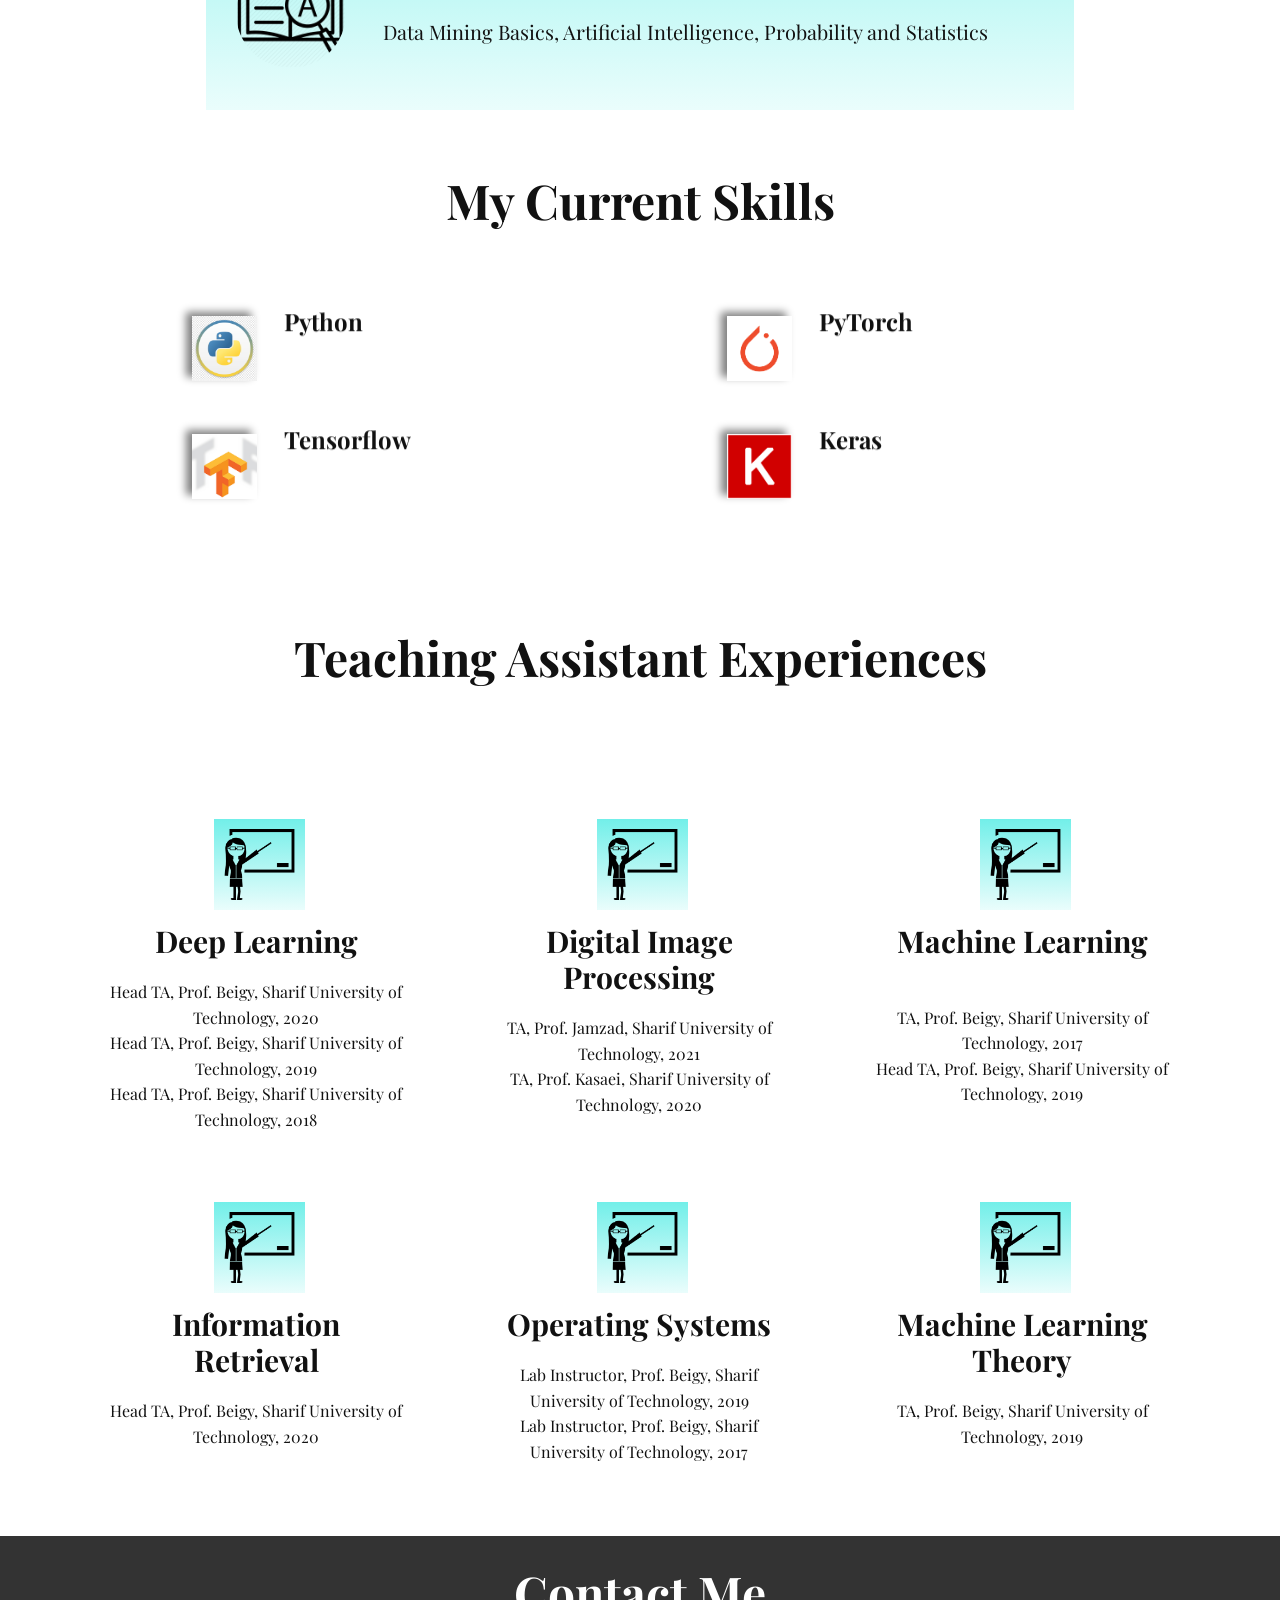
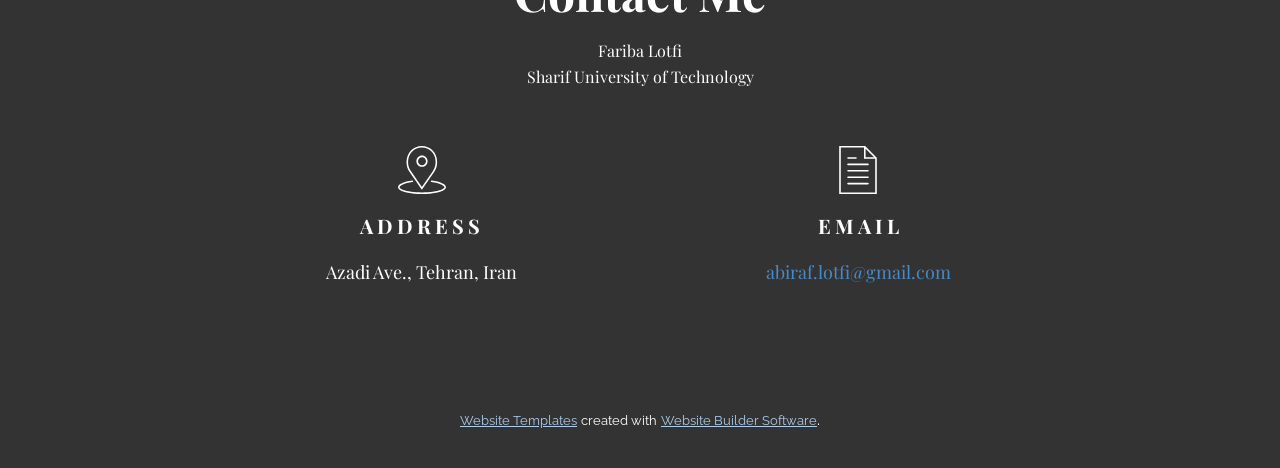
==== commit ff48871f: "Update index.html" ====
--- a/index.html
+++ b/index.html
@@ -6,9 +6,9 @@
     <meta name="keywords" content="Fariba Lotfi, + 1 141 66 77">
     <meta name="description" content="">
     <meta name="page_type" content="np-template-header-footer-from-plugin">
-    <title>Fariba Lotfi </title>
+    <title>Fariba Lotfi</title>
     <link rel="stylesheet" href="nicepage.css" media="screen">
-<link rel="stylesheet" href="Fariba-Lotfi-.css" media="screen">
+<link rel="stylesheet" href="Fariba-Lotfi.css" media="screen">
     <script class="u-script" type="text/javascript" src="jquery.js" defer=""></script>
     <script class="u-script" type="text/javascript" src="nicepage.js" defer=""></script>
     <meta name="generator" content="Nicepage 3.3.7, nicepage.com">
@@ -30,13 +30,13 @@
 		"name": "Site1",
 		"url": "index.html"
 }</script>
-    <meta property="og:title" content="Fariba Lotfi ">
+    <meta property="og:title" content="Fariba Lotfi">
     <meta property="og:type" content="website">
     <meta name="theme-color" content="#478ac9">
     <link rel="canonical" href="index.html">
     <meta property="og:url" content="index.html">
   </head>
-  <body data-home-page="Fariba-Lotfi-.html" data-home-page-title="Fariba Lotfi " class="u-body">
+  <body data-home-page="Fariba-Lotfi.html" data-home-page-title="Fariba Lotfi" class="u-body">
     <section class="u-clearfix u-section-1" id="carousel_c409">
       <div class="u-clearfix u-sheet u-sheet-1">
         <h1 class="u-text u-text-1">Fariba Lotfi</h1><span class="u-file-icon u-icon u-icon-circle u-text-palette-1-base u-icon-1" data-href="https://github.com/abiraaaaaaf" data-target="_blank"><img src="images/github_circle_black-512.png" alt=""></span><span class="u-file-icon u-icon u-icon-circle u-text-palette-1-base u-icon-2" data-href="https://www.linkedin.com/in/fariba-lotfi-20960056/" data-target="_blank"><img src="images/logo-linkedin-512.png" alt=""></span>
@@ -92,7 +92,7 @@
             </div>
           </div>
           <div class="u-align-center u-container-style u-grey-5 u-list-item u-repeater-item u-video-cover u-list-item-3" data-animation-name="jackInTheBox" data-animation-duration="1000" data-animation-delay="0" data-animation-direction="">
-            <div class="u-container-layout u-similar-container u-container-layout-3"><span class="u-file-icon u-icon u-icon-circle u-text-black u-icon-3"><img src="images/computer-vision-512.png" alt=""></span>
+            <div class="u-container-layout u-similar-container u-container-layout-3"><span class="u-file-icon u-icon u-icon-circle u-text-black u-icon-3"><img src="images/computer-vision-1524401-1290704.png" alt=""></span>
               <h5 class="u-text u-text-default u-text-5">Computer Vision</h5>
               <p class="u-custom-font u-font-playfair-display u-text u-text-6">Using Computer vision in order to understand the content of digital images</p>
             </div>
--- a/Fariba-Lotfi.css
+++ b/Fariba-Lotfi.css
@@ -0,0 +1,1689 @@
+.u-section-1 {
+  min-height: 443px;
+}
+
+.u-section-1 .u-sheet-1 {
+  min-height: 1148px;
+}
+
+.u-section-1 .u-text-1 {
+  font-weight: 700;
+  font-size: 3.75rem;
+  margin: 65px 698px 0 29px;
+}
+
+.u-section-1 .u-icon-1 {
+  height: 64px;
+  width: 64px;
+  margin: -65px 298px 0 auto;
+}
+
+.u-section-1 .u-icon-2 {
+  height: 76px;
+  width: 76px;
+  margin: -70px 222px 0 auto;
+}
+
+.u-section-1 .u-text-2 {
+  margin: -4px 42px 0 733px;
+}
+
+.u-section-1 .u-btn-1 {
+  padding: 0;
+}
+
+.u-section-1 .u-layout-wrap-1 {
+  width: 1060px;
+  margin: 20px auto 60px 20px;
+}
+
+.u-section-1 .u-layout-cell-1 {
+  min-height: 876px;
+}
+
+.u-section-1 .u-container-layout-1 {
+  padding: 30px 120px 30px 30px;
+}
+
+.u-section-1 .u-text-3 {
+  font-size: 2.25rem;
+  font-weight: 700;
+  margin: 9px 1px 0 0;
+}
+
+.u-section-1 .u-text-4 {
+  background-image: none;
+  font-size: 1.25rem;
+  font-style: normal;
+  margin: 20px 1px 0 0;
+}
+
+.u-section-1 .u-layout-cell-2 {
+  min-height: 876px;
+  background-image: none;
+}
+
+.u-section-1 .u-container-layout-2 {
+  padding: 30px;
+}
+
+.u-section-1 .u-image-1 {
+  width: 361px;
+  height: 326px;
+  animation-duration: 1000ms;
+  margin: 177px auto 0 -98px;
+}
+
+@media (max-width: 1199px) {
+  .u-section-1 {
+    min-height: 481px;
+  }
+
+  .u-section-1 .u-sheet-1 {
+    min-height: 1051px;
+  }
+
+  .u-section-1 .u-text-1 {
+    margin-top: 20px;
+    margin-right: 527px;
+    margin-left: 97px;
+  }
+
+  .u-section-1 .u-icon-1 {
+    margin-top: -20px;
+  }
+
+  .u-section-1 .u-icon-2 {
+    margin-top: -81px;
+  }
+
+  .u-section-1 .u-text-2 {
+    margin-top: -22px;
+    margin-right: 0;
+    margin-left: 45px;
+  }
+
+  .u-section-1 .u-layout-wrap-1 {
+    width: 940px;
+    margin-top: 31px;
+    margin-left: 97px;
+  }
+
+  .u-section-1 .u-layout-cell-1 {
+    min-height: 777px;
+  }
+
+  .u-section-1 .u-text-3 {
+    margin-right: 0;
+  }
+
+  .u-section-1 .u-text-4 {
+    margin-right: 0;
+  }
+
+  .u-section-1 .u-layout-cell-2 {
+    min-height: 777px;
+  }
+
+  .u-section-1 .u-image-1 {
+    height: 325px;
+  }
+}
+
+@media (max-width: 991px) {
+  .u-section-1 {
+    min-height: 364px;
+  }
+
+  .u-section-1 .u-sheet-1 {
+    min-height: 886px;
+  }
+
+  .u-section-1 .u-text-1 {
+    margin-right: 307px;
+    margin-left: 74px;
+  }
+
+  .u-section-1 .u-icon-2 {
+    margin-top: 108px;
+  }
+
+  .u-section-1 .u-text-2 {
+    margin-top: 552px;
+    margin-left: 355px;
+  }
+
+  .u-section-1 .u-layout-wrap-1 {
+    width: 720px;
+    margin-top: -732px;
+    margin-bottom: 0;
+    margin-left: 74px;
+  }
+
+  .u-section-1 .u-layout-cell-1 {
+    min-height: 100px;
+  }
+
+  .u-section-1 .u-container-layout-1 {
+    padding-right: 100px;
+  }
+
+  .u-section-1 .u-layout-cell-2 {
+    min-height: 595px;
+  }
+
+  .u-section-1 .u-image-1 {
+    width: 420px;
+    height: 315px;
+    margin-top: 216px;
+    margin-left: -126px;
+  }
+}
+
+@media (max-width: 767px) {
+  .u-section-1 {
+    min-height: 655px;
+  }
+
+  .u-section-1 .u-sheet-1 {
+    min-height: 1257px;
+  }
+
+  .u-section-1 .u-text-1 {
+    margin-right: 127px;
+    margin-left: 56px;
+  }
+
+  .u-section-1 .u-icon-2 {
+    margin-top: 617px;
+  }
+
+  .u-section-1 .u-text-2 {
+    margin-top: 399px;
+    margin-left: 175px;
+  }
+
+  .u-section-1 .u-layout-wrap-1 {
+    width: 540px;
+    margin-top: -1088px;
+    margin-left: 56px;
+  }
+
+  .u-section-1 .u-layout-cell-1 {
+    min-height: 438px;
+  }
+
+  .u-section-1 .u-container-layout-1 {
+    padding-left: 10px;
+    padding-right: 10px;
+    padding-bottom: 110px;
+  }
+
+  .u-section-1 .u-layout-cell-2 {
+    min-height: 893px;
+  }
+
+  .u-section-1 .u-container-layout-2 {
+    padding-left: 10px;
+    padding-right: 10px;
+  }
+
+  .u-section-1 .u-image-1 {
+    margin-left: auto;
+  }
+}
+
+@media (max-width: 575px) {
+  .u-section-1 {
+    min-height: 229px;
+  }
+
+  .u-section-1 .u-sheet-1 {
+    min-height: 2390px;
+  }
+
+  .u-section-1 .u-text-1 {
+    font-size: 2.25rem;
+    width: auto;
+    margin-top: 40px;
+    margin-right: 50px;
+    margin-left: -15px;
+  }
+
+  .u-section-1 .u-icon-1 {
+    margin-top: 0;
+    margin-right: 50px;
+  }
+
+  .u-section-1 .u-icon-2 {
+    margin-top: -70px;
+    margin-right: -26px;
+  }
+
+  .u-section-1 .u-text-2 {
+    margin-top: 1351px;
+    margin-left: 0;
+  }
+
+  .u-section-1 .u-layout-wrap-1 {
+    width: 340px;
+    margin-top: -1393px;
+    margin-bottom: 60px;
+    margin-left: 35px;
+  }
+
+  .u-section-1 .u-layout-cell-1 {
+    min-height: 1094px;
+  }
+
+  .u-section-1 .u-container-layout-1 {
+    padding-bottom: 100px;
+  }
+
+  .u-section-1 .u-text-3 {
+    width: auto;
+    margin-top: 0;
+    margin-right: 95px;
+    margin-left: -95px;
+  }
+
+  .u-section-1 .u-text-4 {
+    width: auto;
+    margin-top: 29px;
+    margin-right: 35px;
+    margin-left: -35px;
+  }
+
+  .u-section-1 .u-layout-cell-2 {
+    min-height: 562px;
+  }
+
+  .u-section-1 .u-container-layout-2 {
+    padding-left: 30px;
+    padding-right: 30px;
+  }
+
+  .u-section-1 .u-image-1 {
+    height: 240px;
+    margin-top: 291px;
+    margin-right: initial;
+    margin-left: initial;
+    width: auto;
+  }
+}.u-section-2 .u-sheet-1 {
+  min-height: 178px;
+}
+
+.u-section-2 .u-text-1 {
+  font-weight: 900;
+  margin: 0 20px 60px;
+}
+
+@media (max-width: 1199px) {
+  .u-section-2 .u-text-1 {
+    margin-left: 0;
+    margin-right: 0;
+  }
+}.u-section-3 .u-sheet-1 {
+  min-height: 316px;
+}
+
+.u-section-3 .u-list-1 {
+  min-height: 336px;
+  grid-template-columns: calc(33.3333% - 20px) calc(33.3333% - 20px) calc(33.3333% - 20px);
+  grid-gap: 30px 30px;
+  margin-top: -40px;
+  margin-bottom: 20px;
+}
+
+.u-section-3 .u-list-item-1 {
+  animation-duration: 1000ms;
+  box-shadow: 5px 5px 20px 0 rgba(0,0,0,0.4);
+}
+
+.u-section-3 .u-container-layout-1 {
+  padding: 30px;
+}
+
+.u-section-3 .u-icon-1 {
+  height: 80px;
+  width: 81px;
+  margin: 36px auto 0;
+}
+
+.u-section-3 .u-text-1 {
+  font-weight: 700;
+  margin: 8px auto 0;
+}
+
+.u-section-3 .u-text-2 {
+  font-style: italic;
+  margin: 20px 2px 0 0;
+}
+
+.u-section-3 .u-list-item-2 {
+  background-image: none;
+  animation-duration: 1000ms;
+  box-shadow: 5px 5px 20px 0 rgba(0,0,0,0.4);
+}
+
+.u-section-3 .u-container-layout-2 {
+  padding: 30px;
+}
+
+.u-section-3 .u-icon-2 {
+  height: 80px;
+  width: 81px;
+  margin: 36px auto 0;
+}
+
+.u-section-3 .u-text-3 {
+  font-weight: 700;
+  margin: 8px auto 0;
+}
+
+.u-section-3 .u-text-4 {
+  font-style: italic;
+  margin: 20px 2px 0 0;
+}
+
+.u-section-3 .u-list-item-3 {
+  animation-duration: 1000ms;
+  box-shadow: 5px 5px 20px 0 rgba(0,0,0,0.4);
+}
+
+.u-section-3 .u-container-layout-3 {
+  padding: 30px;
+}
+
+.u-section-3 .u-icon-3 {
+  height: 81px;
+  width: 81px;
+  margin: 36px auto 0;
+}
+
+.u-section-3 .u-text-5 {
+  font-weight: 700;
+  margin: 8px auto 0;
+}
+
+.u-section-3 .u-text-6 {
+  font-style: italic;
+  margin: 20px 2px 0 0;
+}
+
+@media (max-width: 1199px) {
+  .u-section-3 .u-sheet-1 {
+    min-height: 257px;
+  }
+
+  .u-section-3 .u-list-1 {
+    min-height: 277px;
+    grid-template-columns: repeat(3, calc(33.333333333333336% - 20px));
+    height: auto;
+  }
+
+  .u-section-3 .u-list-item-1 {
+    background-size: auto;
+  }
+
+  .u-section-3 .u-icon-1 {
+    height: 81px;
+  }
+
+  .u-section-3 .u-text-2 {
+    margin-right: 0;
+  }
+
+  .u-section-3 .u-text-4 {
+    margin-right: 0;
+  }
+
+  .u-section-3 .u-list-item-3 {
+    background-size: auto;
+  }
+
+  .u-section-3 .u-text-6 {
+    margin-right: 0;
+  }
+}
+
+@media (max-width: 991px) {
+  .u-section-3 .u-sheet-1 {
+    min-height: 617px;
+  }
+
+  .u-section-3 .u-list-1 {
+    min-height: 637px;
+    grid-template-columns: repeat(2, calc(((100% - 720px) / 2)  + 345px));
+  }
+}
+
+@media (max-width: 767px) {
+  .u-section-3 .u-list-1 {
+    grid-template-columns: 100%;
+  }
+
+  .u-section-3 .u-container-layout-1 {
+    padding-left: 10px;
+    padding-right: 10px;
+  }
+
+  .u-section-3 .u-container-layout-2 {
+    padding-left: 10px;
+    padding-right: 10px;
+  }
+
+  .u-section-3 .u-container-layout-3 {
+    padding-left: 10px;
+    padding-right: 10px;
+  }
+}
+
+@media (max-width: 575px) {
+  .u-section-3 .u-sheet-1 {
+    min-height: 761px;
+  }
+
+  .u-section-3 .u-list-1 {
+    min-height: 781px;
+    margin-top: 150px;
+    margin-bottom: 0;
+  }
+}.u-section-4 .u-sheet-1 {
+  min-height: 177px;
+}
+
+.u-section-4 .u-text-1 {
+  font-weight: 900;
+  margin: 60px 20px;
+}
+
+@media (max-width: 1199px) {
+  .u-section-4 .u-text-1 {
+    margin-left: 0;
+    margin-right: 0;
+  }
+}.u-section-5 .u-sheet-1 {
+  min-height: 648px;
+}
+
+.u-section-5 .u-list-1 {
+  width: 884px;
+  min-height: 635px;
+  grid-template-rows: auto auto auto;
+  grid-template-columns: 100%;
+  grid-gap: 10px 10px;
+  margin: 15px 86px 0 auto;
+}
+
+.u-section-5 .u-container-layout-1 {
+  padding: 30px;
+}
+
+.u-section-5 .u-icon-1 {
+  height: 64px;
+  width: 64px;
+  animation-duration: 1000ms;
+  margin: 0 20px;
+}
+
+.u-section-5 .u-text-1 {
+  font-size: 1.25rem;
+  margin: -63px 0 -1px 115px;
+}
+
+.u-section-5 .u-container-layout-2 {
+  padding: 30px;
+}
+
+.u-section-5 .u-icon-2 {
+  height: 64px;
+  width: 64px;
+  animation-duration: 1000ms;
+  margin: 0 20px;
+}
+
+.u-section-5 .u-text-2 {
+  font-size: 1.25rem;
+  margin: -63px 0 -1px 115px;
+}
+
+.u-section-5 .u-container-layout-3 {
+  padding: 30px;
+}
+
+.u-section-5 .u-icon-3 {
+  height: 64px;
+  width: 64px;
+  animation-duration: 1000ms;
+  margin: 0 20px;
+}
+
+.u-section-5 .u-text-3 {
+  font-size: 1.25rem;
+  margin: -63px 0 -1px 115px;
+}
+
+.u-section-5 .u-text-4 {
+  font-size: 1.125rem;
+  font-weight: 700;
+  margin: -539px 863px 0 232px;
+}
+
+.u-section-5 .u-text-5 {
+  font-size: 1.125rem;
+  font-weight: 700;
+  margin: 205px 857px 0 232px;
+}
+
+.u-section-5 .u-text-6 {
+  font-size: 1.125rem;
+  font-weight: 700;
+  margin: 175px 857px 60px 232px;
+}
+
+@media (max-width: 1199px) {
+  .u-section-5 .u-list-1 {
+    height: auto;
+    margin-right: 56px;
+  }
+
+  .u-section-5 .u-text-4 {
+    margin-right: 699px;
+    margin-left: 132px;
+  }
+
+  .u-section-5 .u-text-5 {
+    margin-right: 757px;
+    margin-left: 132px;
+  }
+
+  .u-section-5 .u-text-6 {
+    margin-right: 757px;
+    margin-left: 132px;
+  }
+}
+
+@media (max-width: 991px) {
+  .u-section-5 .u-list-1 {
+    width: 720px;
+    margin-right: 0;
+  }
+
+  .u-section-5 .u-text-1 {
+    margin-top: 20px;
+    margin-right: 20px;
+    margin-left: 20px;
+  }
+
+  .u-section-5 .u-text-2 {
+    margin-top: 20px;
+    margin-right: 20px;
+    margin-left: 20px;
+  }
+
+  .u-section-5 .u-text-3 {
+    margin-top: 20px;
+    margin-right: 20px;
+    margin-left: 20px;
+  }
+
+  .u-section-5 .u-text-4 {
+    margin-right: 535px;
+    margin-left: 22px;
+  }
+
+  .u-section-5 .u-text-5 {
+    margin-right: 647px;
+    margin-left: 22px;
+  }
+
+  .u-section-5 .u-text-6 {
+    margin-right: 647px;
+    margin-left: 22px;
+  }
+}
+
+@media (max-width: 767px) {
+  .u-section-5 .u-list-1 {
+    width: 540px;
+  }
+
+  .u-section-5 .u-container-layout-1 {
+    padding-left: 10px;
+    padding-right: 10px;
+  }
+
+  .u-section-5 .u-text-1 {
+    margin-right: 0;
+    margin-left: 115px;
+  }
+
+  .u-section-5 .u-container-layout-2 {
+    padding-left: 10px;
+    padding-right: 10px;
+  }
+
+  .u-section-5 .u-text-2 {
+    margin-right: 0;
+    margin-left: 115px;
+  }
+
+  .u-section-5 .u-container-layout-3 {
+    padding-left: 10px;
+    padding-right: 10px;
+  }
+
+  .u-section-5 .u-text-3 {
+    margin-right: 0;
+    margin-left: 115px;
+  }
+
+  .u-section-5 .u-text-4 {
+    margin-right: 401px;
+    margin-left: 0;
+  }
+
+  .u-section-5 .u-text-5 {
+    margin-right: 489px;
+    margin-left: 0;
+  }
+
+  .u-section-5 .u-text-6 {
+    margin-right: 489px;
+    margin-left: 0;
+  }
+}
+
+@media (max-width: 575px) {
+  .u-section-5 .u-sheet-1 {
+    min-height: 1796px;
+  }
+
+  .u-section-5 .u-list-1 {
+    width: 340px;
+  }
+
+  .u-section-5 .u-text-4 {
+    width: auto;
+    margin-top: -1691px;
+    margin-right: 218px;
+    margin-left: 34px;
+  }
+
+  .u-section-5 .u-text-5 {
+    width: auto;
+    margin-top: 634px;
+    margin-right: 255px;
+    margin-left: 34px;
+  }
+
+  .u-section-5 .u-text-6 {
+    width: auto;
+    margin-top: 541px;
+    margin-right: 255px;
+    margin-left: 34px;
+  }
+}.u-section-6 .u-sheet-1 {
+  min-height: 822px;
+}
+
+.u-section-6 .u-text-1 {
+  font-weight: 700;
+  margin: 91px auto 0;
+}
+
+.u-section-6 .u-list-1 {
+  width: 868px;
+  min-height: 579px;
+  grid-template-columns: 100%;
+  grid-gap: 30px 30px;
+  margin: 60px auto;
+}
+
+.u-section-6 .u-list-item-1 {
+  background-image: linear-gradient(#adf6f2, #eafdfc);
+  animation-duration: 1000ms;
+}
+
+.u-section-6 .u-container-layout-1 {
+  padding: 30px;
+}
+
+.u-section-6 .u-image-1 {
+  width: 110px;
+  height: 110px;
+  background-image: url("images/24-512.png");
+  background-position: 50% 50%;
+  margin: 0 auto 0 0;
+}
+
+.u-section-6 .u-text-2 {
+  font-size: 1.5rem;
+  background-image: none;
+  font-weight: 700;
+  text-transform: none;
+  letter-spacing: normal;
+  margin: -110px 472px 0 147px;
+}
+
+.u-section-6 .u-text-3 {
+  font-size: 1.25rem;
+  background-image: none;
+  margin: 20px 0 0 147px;
+}
+
+.u-section-6 .u-list-item-2 {
+  background-image: linear-gradient(#adf6f2, #eafdfc);
+  animation-duration: 1000ms;
+}
+
+.u-section-6 .u-container-layout-2 {
+  padding: 30px;
+}
+
+.u-section-6 .u-image-2 {
+  width: 110px;
+  height: 110px;
+  background-image: url("images/24-512.png");
+  background-position: 50% 50%;
+  margin: 0 auto 0 0;
+}
+
+.u-section-6 .u-text-4 {
+  font-size: 1.5rem;
+  background-image: none;
+  font-weight: 700;
+  text-transform: none;
+  letter-spacing: normal;
+  margin: -110px 472px 0 147px;
+}
+
+.u-section-6 .u-text-5 {
+  font-size: 1.25rem;
+  background-image: none;
+  margin: 20px 0 0 147px;
+}
+
+.u-section-6 .u-list-item-3 {
+  background-image: linear-gradient(#adf6f2, #eafdfc);
+  animation-duration: 1000ms;
+}
+
+.u-section-6 .u-container-layout-3 {
+  padding: 30px;
+}
+
+.u-section-6 .u-image-3 {
+  width: 110px;
+  height: 110px;
+  background-image: url("images/24-512.png");
+  background-position: 50% 50%;
+  margin: 0 auto 0 0;
+}
+
+.u-section-6 .u-text-6 {
+  font-size: 1.5rem;
+  background-image: none;
+  font-weight: 700;
+  text-transform: none;
+  letter-spacing: normal;
+  margin: -110px 472px 0 147px;
+}
+
+.u-section-6 .u-text-7 {
+  font-size: 1.25rem;
+  background-image: none;
+  margin: 20px 0 0 147px;
+}
+
+@media (max-width: 1199px) {
+  .u-section-6 .u-list-1 {
+    height: auto;
+  }
+}
+
+@media (max-width: 991px) {
+  .u-section-6 .u-list-1 {
+    width: 720px;
+  }
+
+  .u-section-6 .u-text-2 {
+    margin-right: 398px;
+  }
+
+  .u-section-6 .u-text-4 {
+    margin-right: 398px;
+  }
+
+  .u-section-6 .u-text-6 {
+    margin-right: 398px;
+  }
+}
+
+@media (max-width: 767px) {
+  .u-section-6 .u-list-1 {
+    width: 540px;
+  }
+
+  .u-section-6 .u-container-layout-1 {
+    padding-left: 10px;
+    padding-right: 10px;
+  }
+
+  .u-section-6 .u-text-2 {
+    margin-right: 328px;
+  }
+
+  .u-section-6 .u-container-layout-2 {
+    padding-left: 10px;
+    padding-right: 10px;
+  }
+
+  .u-section-6 .u-text-4 {
+    margin-right: 328px;
+  }
+
+  .u-section-6 .u-container-layout-3 {
+    padding-left: 10px;
+    padding-right: 10px;
+  }
+
+  .u-section-6 .u-text-6 {
+    margin-right: 328px;
+  }
+}
+
+@media (max-width: 575px) {
+  .u-section-6 .u-sheet-1 {
+    min-height: 1238px;
+  }
+
+  .u-section-6 .u-list-1 {
+    min-height: 980px;
+    margin-top: 128px;
+    margin-bottom: 0;
+    margin-right: initial;
+    margin-left: initial;
+    width: auto;
+  }
+
+  .u-section-6 .u-text-2 {
+    width: auto;
+    margin-right: 20px;
+  }
+
+  .u-section-6 .u-text-3 {
+    width: auto;
+    margin: 63px -10px -30px 57px;
+  }
+
+  .u-section-6 .u-text-4 {
+    width: auto;
+    margin-right: 20px;
+  }
+
+  .u-section-6 .u-text-5 {
+    width: auto;
+    margin: 63px -10px -30px 57px;
+  }
+
+  .u-section-6 .u-text-6 {
+    width: auto;
+    margin-right: 20px;
+  }
+
+  .u-section-6 .u-text-7 {
+    width: auto;
+    margin-top: 63px;
+    margin-bottom: -30px;
+    margin-left: 47px;
+  }
+}.u-section-7 .u-sheet-1 {
+  min-height: 399px;
+}
+
+.u-section-7 .u-text-1 {
+  font-weight: 700;
+  margin: 4px auto 0;
+}
+
+.u-section-7 .u-list-1 {
+  min-height: 226px;
+  grid-template-columns: calc(50% - 5px) calc(50% - 5px);
+  width: 1060px;
+  grid-gap: 10px 10px;
+  margin: 59px -12px 59px auto;
+}
+
+.u-section-7 .u-list-item-1 {
+  animation-duration: 1000ms;
+}
+
+.u-section-7 .u-container-layout-1 {
+  padding: 30px;
+}
+
+.u-section-7 .u-icon-1 {
+  height: 65px;
+  width: 65px;
+  animation-duration: 1000ms;
+  box-shadow: -6px -4px 8px 0 rgba(128,128,128,1);
+  margin: 0 auto 0 0;
+}
+
+.u-section-7 .u-group-1 {
+  width: 403px;
+  min-height: 43px;
+  margin: -65px 0 0 auto;
+}
+
+.u-section-7 .u-container-layout-2 {
+  padding: 0 30px 18px;
+}
+
+.u-section-7 .u-text-2 {
+  font-weight: 700;
+  font-size: 1.5rem;
+  animation-duration: 1000ms;
+  margin: 20px 0 -19px;
+}
+
+.u-section-7 .u-list-item-2 {
+  animation-duration: 1000ms;
+}
+
+.u-section-7 .u-container-layout-3 {
+  padding: 30px;
+}
+
+.u-section-7 .u-icon-2 {
+  height: 65px;
+  width: 65px;
+  animation-duration: 1000ms;
+  box-shadow: -6px -4px 8px 0 rgba(128,128,128,1);
+  margin: 0 auto 0 0;
+}
+
+.u-section-7 .u-group-2 {
+  width: 403px;
+  min-height: 43px;
+  background-size: auto;
+  margin: -65px 0 0 auto;
+}
+
+.u-section-7 .u-container-layout-4 {
+  padding: 0 30px 18px;
+}
+
+.u-section-7 .u-text-3 {
+  font-weight: 700;
+  font-size: 1.5rem;
+  animation-duration: 1000ms;
+  margin: 20px 0 -19px;
+}
+
+.u-section-7 .u-list-item-3 {
+  animation-duration: 1000ms;
+}
+
+.u-section-7 .u-container-layout-5 {
+  padding: 30px;
+}
+
+.u-section-7 .u-icon-3 {
+  height: 65px;
+  width: 65px;
+  animation-duration: 1000ms;
+  box-shadow: -6px -4px 8px 0 rgba(128,128,128,1);
+  margin: 0 auto 0 0;
+}
+
+.u-section-7 .u-group-3 {
+  width: 403px;
+  min-height: 43px;
+  background-size: auto;
+  margin: -65px 0 0 auto;
+}
+
+.u-section-7 .u-container-layout-6 {
+  padding: 0 30px 18px;
+}
+
+.u-section-7 .u-text-4 {
+  font-weight: 700;
+  font-size: 1.5rem;
+  animation-duration: 1000ms;
+  margin: 20px 0 -19px;
+}
+
+.u-section-7 .u-list-item-4 {
+  animation-duration: 1000ms;
+}
+
+.u-section-7 .u-container-layout-7 {
+  padding: 30px;
+}
+
+.u-section-7 .u-icon-4 {
+  height: 65px;
+  width: 65px;
+  animation-duration: 1000ms;
+  box-shadow: -6px -4px 8px 0 rgba(128,128,128,1);
+  margin: 0 auto 0 0;
+}
+
+.u-section-7 .u-group-4 {
+  width: 403px;
+  min-height: 43px;
+  background-size: auto;
+  margin: -65px 0 0 auto;
+}
+
+.u-section-7 .u-container-layout-8 {
+  padding: 0 30px 18px;
+}
+
+.u-section-7 .u-text-5 {
+  font-weight: 700;
+  font-size: 1.5rem;
+  animation-duration: 1000ms;
+  margin: 20px 0 -19px;
+}
+
+@media (max-width: 1199px) {
+  .u-section-7 .u-sheet-1 {
+    min-height: 359px;
+  }
+
+  .u-section-7 .u-list-1 {
+    min-height: 468px;
+    grid-template-columns: repeat(2, calc(50% - 5px));
+    height: auto;
+    margin-right: initial;
+    margin-left: initial;
+    width: auto;
+  }
+
+  .u-section-7 .u-group-1 {
+    width: 333px;
+    min-height: 169px;
+  }
+
+  .u-section-7 .u-group-2 {
+    width: 333px;
+    min-height: 169px;
+  }
+
+  .u-section-7 .u-group-3 {
+    width: 333px;
+    min-height: 169px;
+  }
+
+  .u-section-7 .u-group-4 {
+    width: 333px;
+    min-height: 169px;
+  }
+}
+
+@media (max-width: 991px) {
+  .u-section-7 .u-group-1 {
+    width: 224px;
+    min-height: 199px;
+  }
+
+  .u-section-7 .u-group-2 {
+    width: 224px;
+    min-height: 199px;
+  }
+
+  .u-section-7 .u-group-3 {
+    width: 224px;
+    min-height: 199px;
+  }
+
+  .u-section-7 .u-group-4 {
+    width: 224px;
+    min-height: 199px;
+  }
+}
+
+@media (max-width: 767px) {
+  .u-section-7 .u-container-layout-1 {
+    padding-left: 10px;
+    padding-right: 10px;
+  }
+
+  .u-section-7 .u-group-1 {
+    width: 160px;
+    min-height: 248px;
+  }
+
+  .u-section-7 .u-container-layout-2 {
+    padding-left: 10px;
+    padding-right: 10px;
+  }
+
+  .u-section-7 .u-container-layout-3 {
+    padding-left: 10px;
+    padding-right: 10px;
+  }
+
+  .u-section-7 .u-group-2 {
+    width: 160px;
+    min-height: 248px;
+  }
+
+  .u-section-7 .u-container-layout-4 {
+    padding-left: 10px;
+    padding-right: 10px;
+  }
+
+  .u-section-7 .u-container-layout-5 {
+    padding-left: 10px;
+    padding-right: 10px;
+  }
+
+  .u-section-7 .u-group-3 {
+    width: 160px;
+    min-height: 248px;
+  }
+
+  .u-section-7 .u-container-layout-6 {
+    padding-left: 10px;
+    padding-right: 10px;
+  }
+
+  .u-section-7 .u-container-layout-7 {
+    padding-left: 10px;
+    padding-right: 10px;
+  }
+
+  .u-section-7 .u-group-4 {
+    width: 160px;
+    min-height: 248px;
+  }
+
+  .u-section-7 .u-container-layout-8 {
+    padding-left: 10px;
+    padding-right: 10px;
+  }
+}
+
+@media (max-width: 575px) {
+  .u-section-7 .u-sheet-1 {
+    min-height: 1155px;
+  }
+
+  .u-section-7 .u-text-1 {
+    margin-top: 32px;
+  }
+
+  .u-section-7 .u-list-1 {
+    grid-template-columns: 100%;
+    width: auto;
+    margin-right: initial;
+    margin-left: initial;
+  }
+
+  .u-section-7 .u-icon-1 {
+    margin-right: 255px;
+  }
+
+  .u-section-7 .u-group-1 {
+    width: 235px;
+    min-height: 174px;
+  }
+
+  .u-section-7 .u-container-layout-2 {
+    padding-bottom: 29px;
+  }
+
+  .u-section-7 .u-icon-2 {
+    margin-right: 255px;
+  }
+
+  .u-section-7 .u-group-2 {
+    width: 235px;
+    min-height: 174px;
+  }
+
+  .u-section-7 .u-container-layout-4 {
+    padding-bottom: 29px;
+  }
+
+  .u-section-7 .u-icon-3 {
+    margin-right: 255px;
+  }
+
+  .u-section-7 .u-group-3 {
+    width: 235px;
+    min-height: 174px;
+  }
+
+  .u-section-7 .u-container-layout-6 {
+    padding-bottom: 29px;
+  }
+
+  .u-section-7 .u-icon-4 {
+    margin-right: 255px;
+  }
+
+  .u-section-7 .u-group-4 {
+    width: 235px;
+    min-height: 174px;
+  }
+
+  .u-section-7 .u-container-layout-8 {
+    padding-bottom: 29px;
+  }
+}.u-section-8 .u-sheet-1 {
+  min-height: 951px;
+}
+
+.u-section-8 .u-text-1 {
+  font-size: 3rem;
+  font-weight: 700;
+  background-image: none;
+  margin: 60px auto 0;
+}
+
+.u-section-8 .u-list-1 {
+  min-height: 688px;
+  grid-template-columns: calc(33.3333% - 7px) calc(33.3333% - 7px) calc(33.3333% - 7px);
+  grid-template-rows: auto auto;
+  grid-gap: 10px 10px;
+  margin: 105px auto 41px 0;
+}
+
+.u-section-8 .u-list-item-1 {
+  animation-duration: 1000ms;
+}
+
+.u-section-8 .u-container-layout-1 {
+  padding: 30px;
+}
+
+.u-section-8 .u-icon-1 {
+  height: 91px;
+  width: 91px;
+  background-image: linear-gradient(#72efe9, #eafdfc);
+  margin: 0 108px 0 auto;
+}
+
+.u-section-8 .u-text-2 {
+  font-weight: 700;
+  margin: 13px 20px 0;
+}
+
+.u-section-8 .u-text-3 {
+  margin: 20px 0 0;
+}
+
+.u-section-8 .u-list-item-2 {
+  animation-duration: 1000ms;
+}
+
+.u-section-8 .u-container-layout-2 {
+  padding: 30px;
+}
+
+.u-section-8 .u-icon-2 {
+  height: 91px;
+  width: 91px;
+  background-image: linear-gradient(#72efe9, #eafdfc);
+  margin: 0 108px 0 auto;
+}
+
+.u-section-8 .u-text-4 {
+  font-weight: 700;
+  margin: 13px 20px 0;
+}
+
+.u-section-8 .u-text-5 {
+  margin: 20px 0 0;
+}
+
+.u-section-8 .u-list-item-3 {
+  animation-duration: 1000ms;
+}
+
+.u-section-8 .u-container-layout-3 {
+  padding: 30px;
+}
+
+.u-section-8 .u-icon-3 {
+  height: 91px;
+  width: 91px;
+  background-image: linear-gradient(#72efe9, #eafdfc);
+  margin: 0 108px 0 auto;
+}
+
+.u-section-8 .u-text-6 {
+  font-weight: 700;
+  margin: 13px 20px 0;
+}
+
+.u-section-8 .u-text-7 {
+  margin: 20px 0 0;
+}
+
+.u-section-8 .u-list-item-4 {
+  animation-duration: 1000ms;
+}
+
+.u-section-8 .u-container-layout-4 {
+  padding: 30px;
+}
+
+.u-section-8 .u-icon-4 {
+  height: 91px;
+  width: 91px;
+  background-image: linear-gradient(#72efe9, #eafdfc);
+  margin: 0 108px 0 auto;
+}
+
+.u-section-8 .u-text-8 {
+  font-weight: 700;
+  margin: 13px 20px 0;
+}
+
+.u-section-8 .u-text-9 {
+  margin: 20px 0 0;
+}
+
+.u-section-8 .u-list-item-5 {
+  animation-duration: 1000ms;
+}
+
+.u-section-8 .u-container-layout-5 {
+  padding: 30px;
+}
+
+.u-section-8 .u-icon-5 {
+  height: 91px;
+  width: 91px;
+  background-image: linear-gradient(#72efe9, #eafdfc);
+  margin: 0 108px 0 auto;
+}
+
+.u-section-8 .u-text-10 {
+  font-weight: 700;
+  margin: 13px 20px 0;
+}
+
+.u-section-8 .u-text-11 {
+  margin: 20px 0 0;
+}
+
+.u-section-8 .u-list-item-6 {
+  animation-duration: 1000ms;
+}
+
+.u-section-8 .u-container-layout-6 {
+  padding: 30px;
+}
+
+.u-section-8 .u-icon-6 {
+  height: 91px;
+  width: 91px;
+  background-image: linear-gradient(#72efe9, #eafdfc);
+  margin: 0 108px 0 auto;
+}
+
+.u-section-8 .u-text-12 {
+  font-weight: 700;
+  margin: 13px 20px 0;
+}
+
+.u-section-8 .u-text-13 {
+  margin: 20px 0 0;
+}
+
+@media (max-width: 1199px) {
+  .u-section-8 .u-sheet-1 {
+    min-height: 830px;
+  }
+
+  .u-section-8 .u-list-1 {
+    min-height: 567px;
+    height: auto;
+    margin-right: initial;
+    margin-left: initial;
+  }
+}
+
+@media (max-width: 991px) {
+  .u-section-8 .u-sheet-1 {
+    min-height: 1240px;
+  }
+
+  .u-section-8 .u-list-1 {
+    min-height: 977px;
+    grid-template-columns: calc(50% - 5.25px) calc(50% - 5.25px);
+    margin-right: initial;
+    margin-left: initial;
+  }
+}
+
+@media (max-width: 767px) {
+  .u-section-8 .u-list-1 {
+    grid-template-columns: calc(50% - 5px) calc(50% - 5px);
+    margin-top: 130px;
+    margin-right: initial;
+    margin-left: initial;
+  }
+
+  .u-section-8 .u-container-layout-1 {
+    padding-left: 10px;
+    padding-right: 10px;
+  }
+
+  .u-section-8 .u-container-layout-2 {
+    padding-left: 10px;
+    padding-right: 10px;
+  }
+
+  .u-section-8 .u-container-layout-3 {
+    padding-left: 10px;
+    padding-right: 10px;
+  }
+
+  .u-section-8 .u-container-layout-4 {
+    padding-left: 10px;
+    padding-right: 10px;
+  }
+
+  .u-section-8 .u-container-layout-5 {
+    padding-left: 10px;
+    padding-right: 10px;
+  }
+
+  .u-section-8 .u-container-layout-6 {
+    padding-left: 10px;
+    padding-right: 10px;
+  }
+}
+
+@media (max-width: 575px) {
+  .u-section-8 .u-text-1 {
+    font-size: 1.5rem;
+  }
+
+  .u-section-8 .u-list-1 {
+    grid-template-columns: 100%;
+    margin-right: initial;
+    margin-left: initial;
+  }
+}.u-section-9 {
+  background-image: none;
+}
+
+.u-section-9 .u-sheet-1 {
+  min-height: 420px;
+}
+
+.u-section-9 .u-layout-wrap-1 {
+  width: 873px;
+  margin: 0 auto 20px;
+}
+
+.u-section-9 .u-layout-cell-1 {
+  min-height: 200px;
+}
+
+.u-section-9 .u-container-layout-1 {
+  padding: 30px;
+}
+
+.u-section-9 .u-text-1 {
+  font-size: 3rem;
+  width: 429px;
+  font-weight: 700;
+  font-family: "Playfair Display", serif;
+  margin: 0 auto;
+}
+
+.u-section-9 .u-text-2 {
+  width: 461px;
+  font-style: normal;
+  margin: 20px auto 0;
+}
+
+.u-section-9 .u-layout-cell-2 {
+  min-height: 200px;
+}
+
+.u-section-9 .u-container-layout-2 {
+  padding: 10px;
+}
+
+.u-section-9 .u-icon-1 {
+  height: 48px;
+  width: 48px;
+  margin: 0 auto;
+}
+
+.u-section-9 .u-text-3 {
+  letter-spacing: 4px;
+  text-transform: uppercase;
+  font-size: 1.25rem;
+  font-weight: 700;
+  font-family: "Playfair Display", serif;
+  margin: 20px auto 0;
+}
+
+.u-section-9 .u-text-4 {
+  font-size: 1.125rem;
+  margin: 20px auto 0;
+}
+
+.u-section-9 .u-layout-cell-3 {
+  min-height: 200px;
+}
+
+.u-section-9 .u-container-layout-3 {
+  padding: 10px;
+}
+
+.u-section-9 .u-icon-2 {
+  height: 48px;
+  width: 48px;
+  margin: 0 auto;
+}
+
+.u-section-9 .u-text-5 {
+  letter-spacing: 4px;
+  text-transform: uppercase;
+  font-size: 1.25rem;
+  font-weight: 700;
+  font-family: "Playfair Display", serif;
+  margin: 20px 89px 0 94px;
+}
+
+.u-section-9 .u-text-6 {
+  font-size: 1.125rem;
+  margin: 20px auto 0;
+}
+
+.u-section-9 .u-btn-1 {
+  padding: 0;
+}
+
+@media (max-width: 1199px) {
+  .u-section-9 .u-text-5 {
+    margin-left: auto;
+  }
+}
+
+@media (max-width: 991px) {
+  .u-section-9 .u-sheet-1 {
+    min-height: 385px;
+  }
+
+  .u-section-9 .u-layout-wrap-1 {
+    width: 720px;
+  }
+
+  .u-section-9 .u-layout-cell-1 {
+    min-height: 100px;
+  }
+
+  .u-section-9 .u-layout-cell-2 {
+    min-height: 100px;
+  }
+
+  .u-section-9 .u-layout-cell-3 {
+    min-height: 100px;
+  }
+
+  .u-section-9 .u-text-5 {
+    margin-right: 64px;
+  }
+}
+
+@media (max-width: 767px) {
+  .u-section-9 .u-sheet-1 {
+    min-height: 716px;
+  }
+
+  .u-section-9 .u-layout-wrap-1 {
+    width: 540px;
+    margin-left: 0;
+    margin-right: 0;
+  }
+
+  .u-section-9 .u-container-layout-1 {
+    padding-left: 10px;
+    padding-right: 10px;
+  }
+}
+
+@media (max-width: 575px) {
+  .u-section-9 .u-sheet-1 {
+    min-height: 688px;
+  }
+
+  .u-section-9 .u-layout-wrap-1 {
+    width: 340px;
+  }
+
+  .u-section-9 .u-text-1 {
+    font-size: 3.75rem;
+    width: 320px;
+  }
+
+  .u-section-9 .u-text-2 {
+    width: 320px;
+  }
+
+  .u-section-9 .u-layout-cell-3 {
+    min-height: 161px;
+  }
+
+  .u-section-9 .u-text-5 {
+    width: 84px;
+    margin-right: auto;
+  }
+}
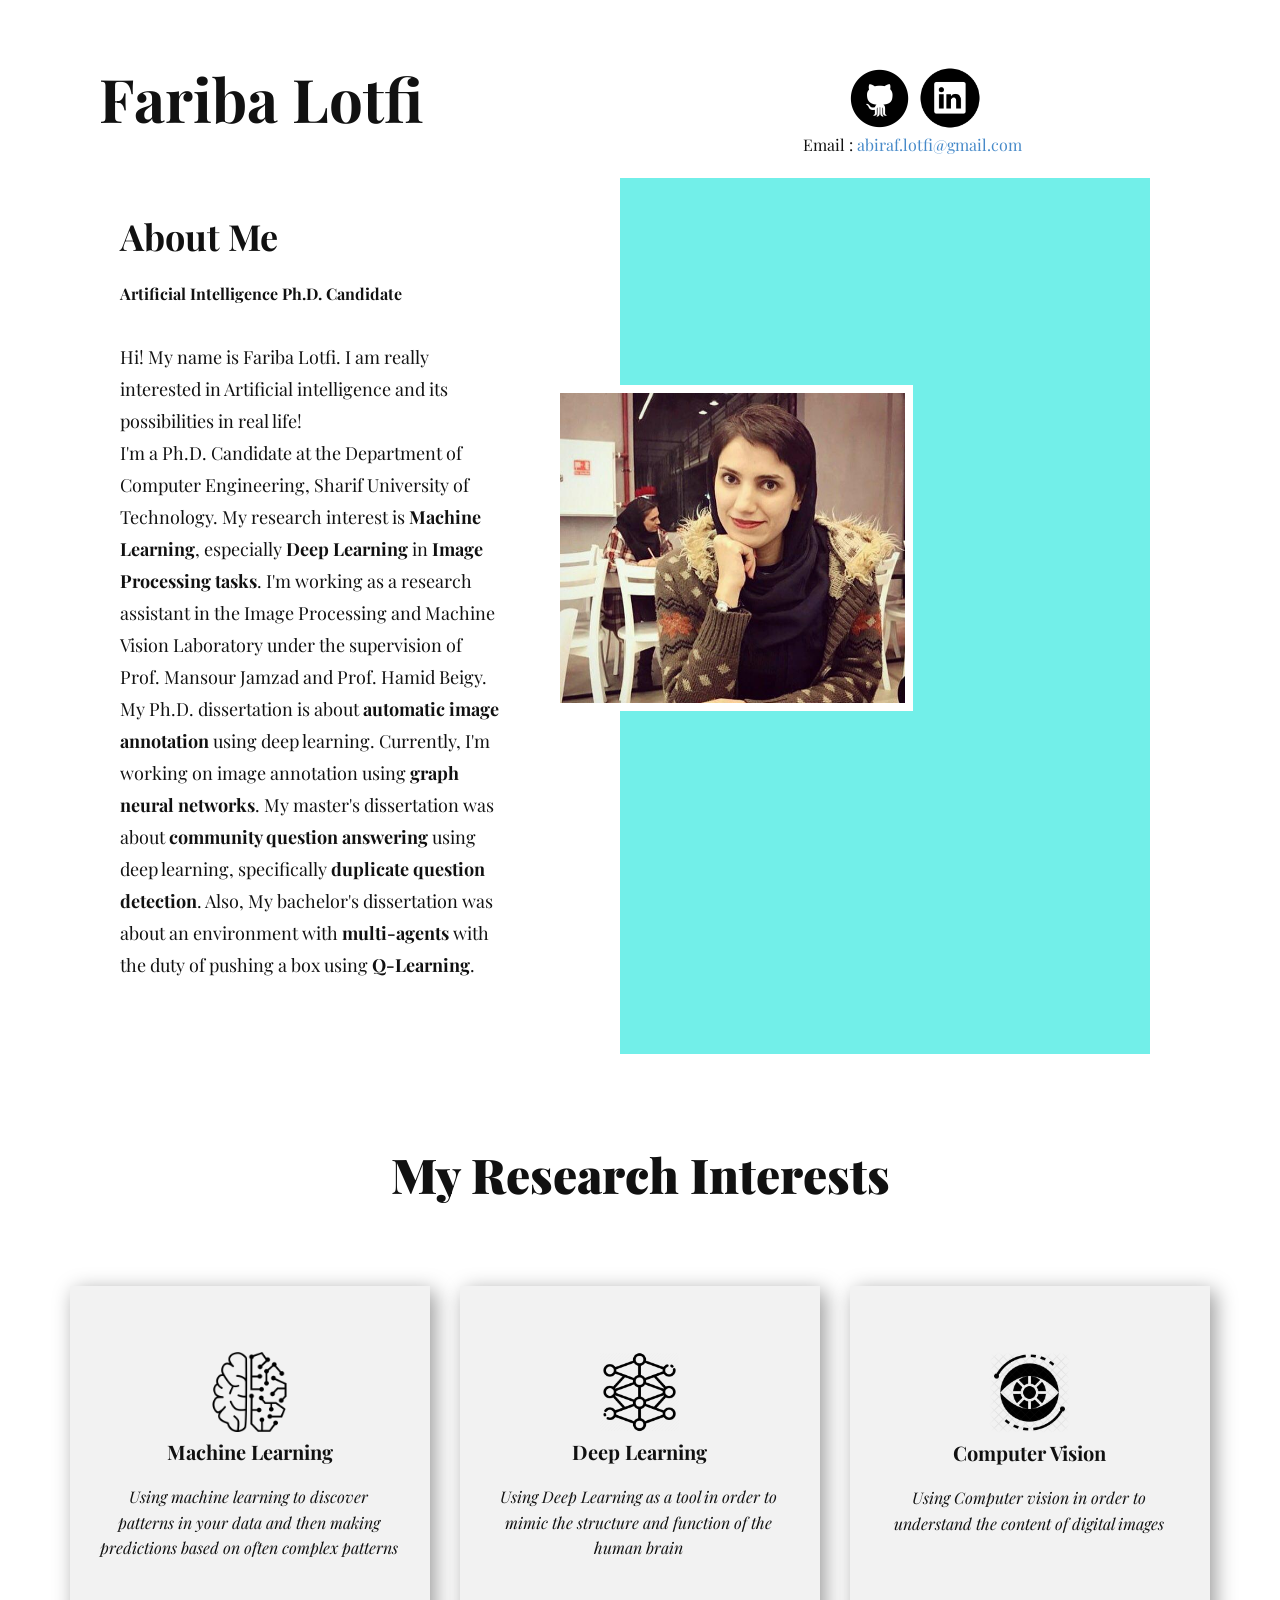
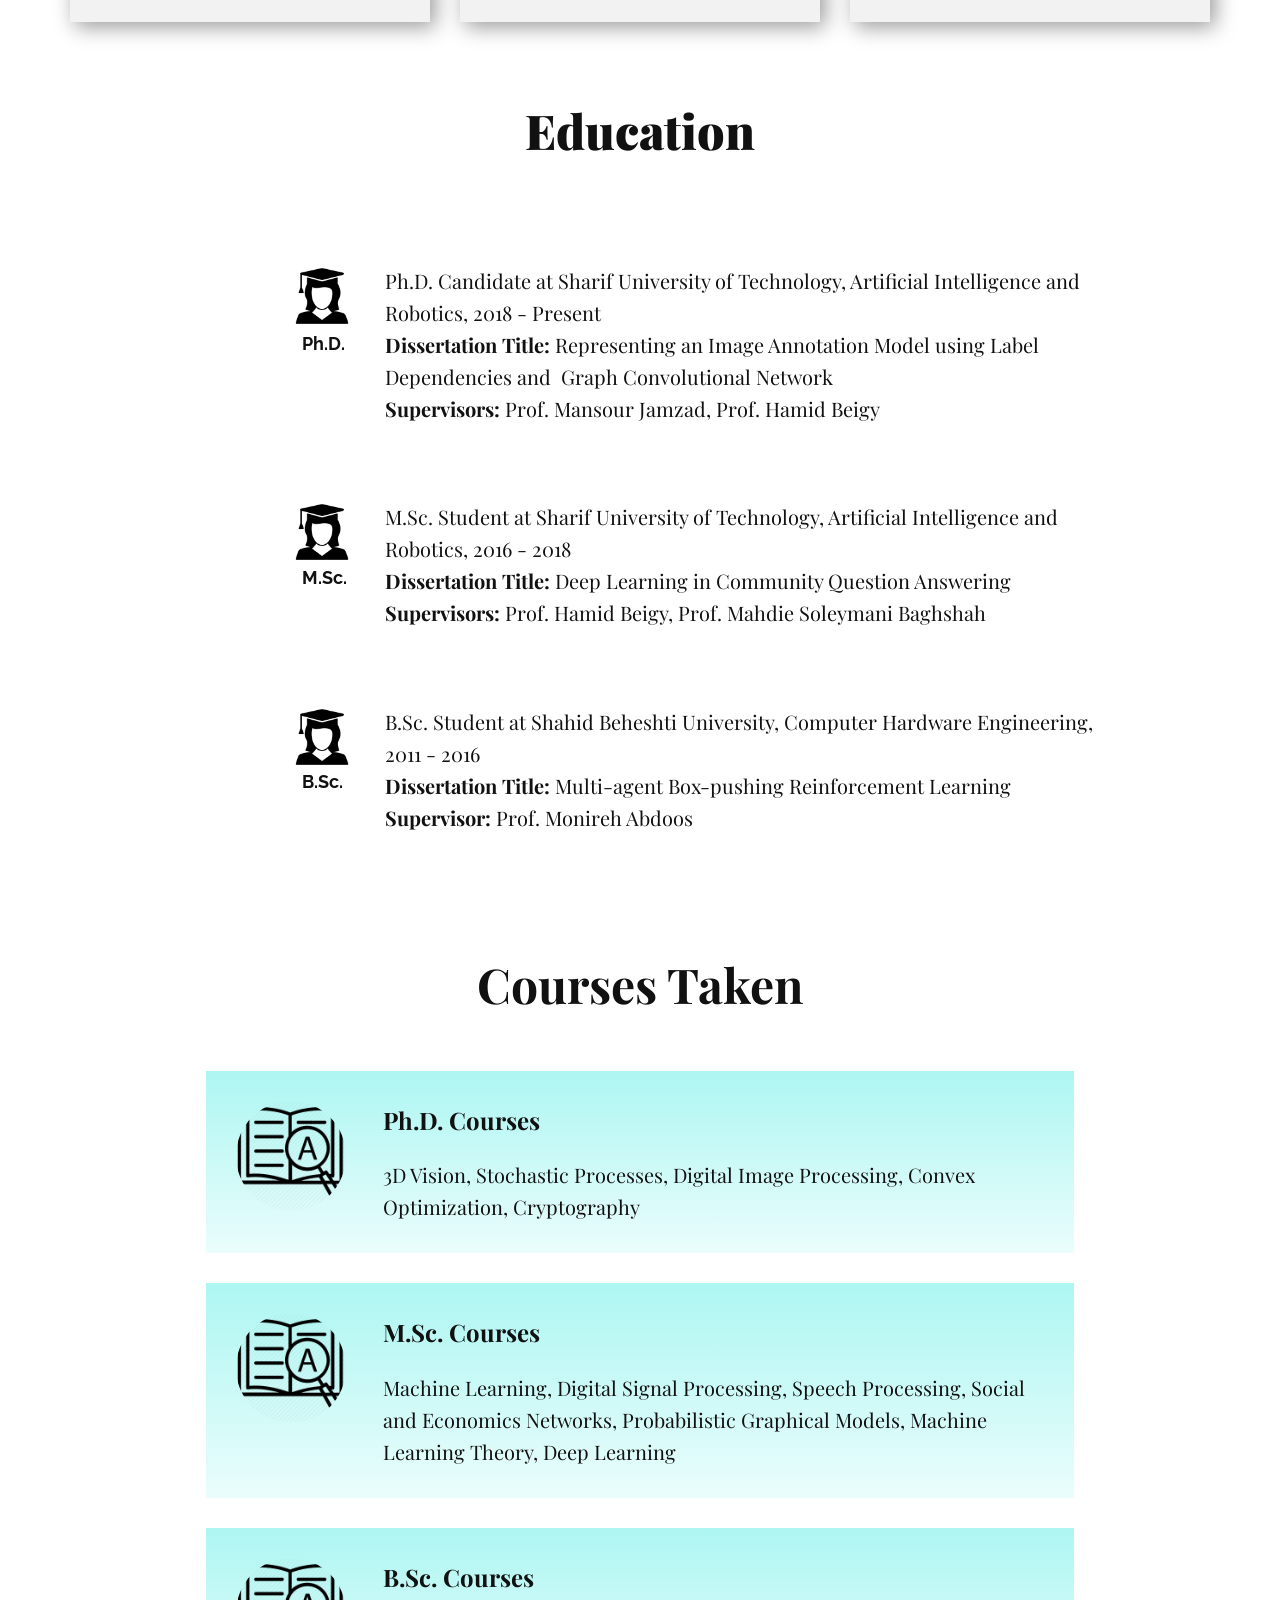
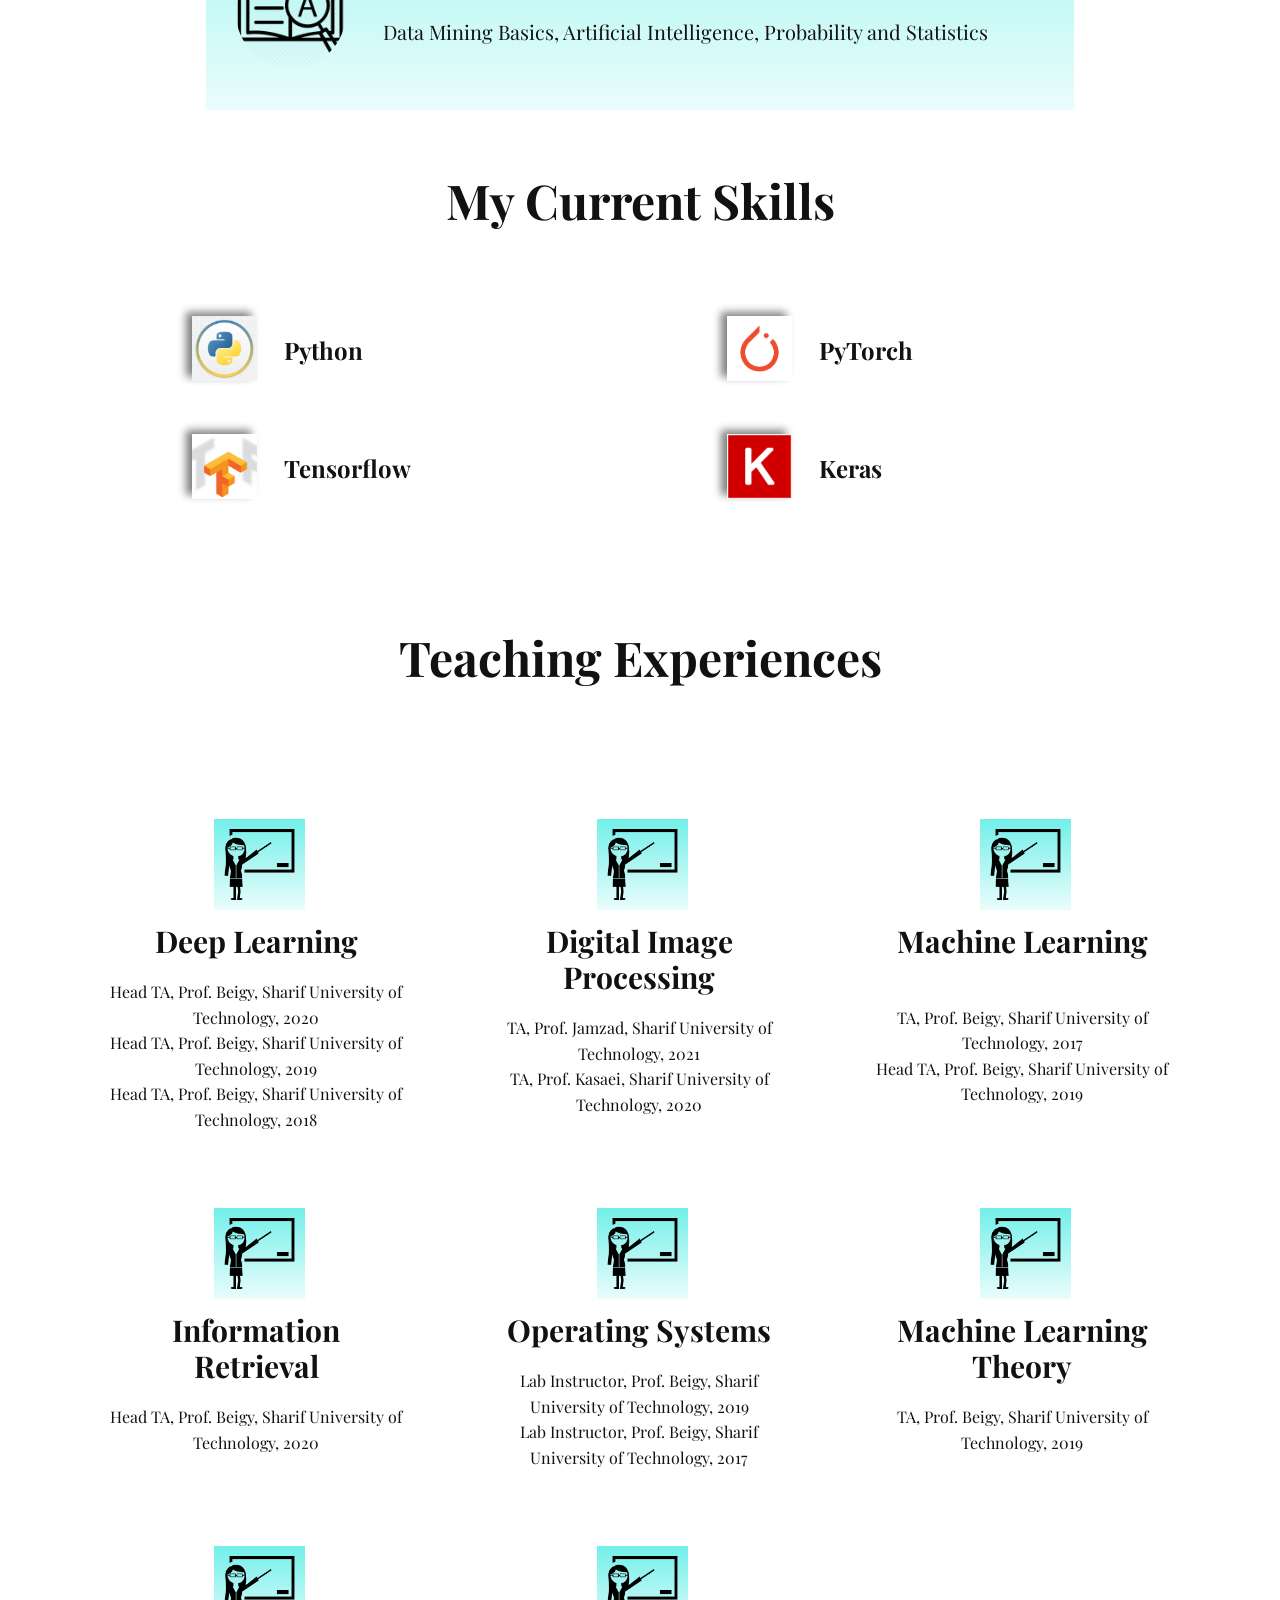
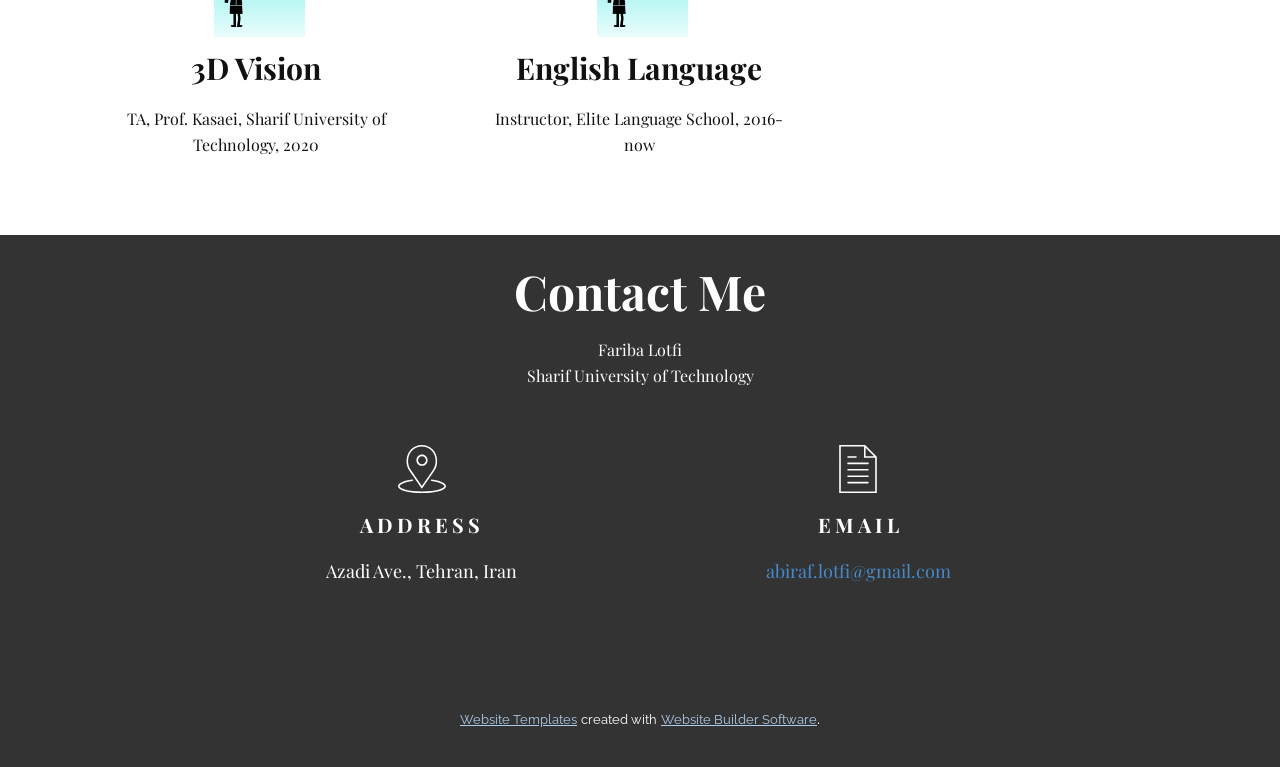
==== commit ac5139ea: "Update index.html" ====
--- a/index.html
+++ b/index.html
@@ -214,7 +214,7 @@
     </section>
     <section class="u-align-center u-clearfix u-section-8" id="sec-984d">
       <div class="u-clearfix u-sheet u-sheet-1">
-        <h2 class="u-text u-text-default u-text-1">Teaching Assistant Experiences</h2>
+        <h2 class="u-text u-text-default u-text-1">Teaching Experiences</h2>
         <div class="u-expanded-width u-list u-repeater u-list-1">
           <div class="u-align-center u-container-style u-list-item u-repeater-item u-list-item-1" data-animation-name="zoomIn" data-animation-duration="1000" data-animation-delay="0" data-animation-direction="">
             <div class="u-container-layout u-similar-container u-container-layout-1"><span class="u-file-icon u-gradient u-icon u-icon-rectangle u-spacing-10 u-icon-1"><img src="images/teacher-icon-page-9-black-woman-teaching-png-512_512.png" alt=""></span>
@@ -255,6 +255,18 @@
             <div class="u-container-layout u-similar-container u-container-layout-6"><span class="u-file-icon u-gradient u-icon u-icon-rectangle u-spacing-10 u-icon-6"><img src="images/teacher-icon-page-9-black-woman-teaching-png-512_512.png" alt=""></span>
               <h3 class="u-custom-font u-font-playfair-display u-text u-text-12">Machine Learning Theory</h3>
               <p class="u-custom-font u-font-playfair-display u-text u-text-13">TA, Prof. Beigy, Sharif University of Technology, 2019</p>
+            </div>
+          </div>
+          <div class="u-align-center u-container-style u-list-item u-repeater-item u-list-item-7" data-animation-name="zoomIn" data-animation-duration="1000" data-animation-delay="0" data-animation-direction="">
+            <div class="u-container-layout u-similar-container u-container-layout-7"><span class="u-file-icon u-gradient u-icon u-icon-rectangle u-spacing-10 u-icon-7"><img src="images/teacher-icon-page-9-black-woman-teaching-png-512_512.png" alt=""></span>
+              <h3 class="u-custom-font u-font-playfair-display u-text u-text-14">3D Vision</h3>
+              <p class="u-custom-font u-font-playfair-display u-text u-text-15">TA, Prof. Kasaei, Sharif University of Technology, 2020</p>
+            </div>
+          </div>
+          <div class="u-align-center u-container-style u-list-item u-repeater-item u-list-item-8" data-animation-name="zoomIn" data-animation-duration="1000" data-animation-delay="0" data-animation-direction="">
+            <div class="u-container-layout u-similar-container u-container-layout-8"><span class="u-file-icon u-gradient u-icon u-icon-rectangle u-spacing-10 u-icon-8"><img src="images/teacher-icon-page-9-black-woman-teaching-png-512_512.png" alt=""></span>
+              <h3 class="u-custom-font u-font-playfair-display u-text u-text-16">English Language</h3>
+              <p class="u-custom-font u-font-playfair-display u-text u-text-17">Instructor, Elite Language School, 2016-now</p>
             </div>
           </div>
         </div>
--- a/Fariba-Lotfi.css
+++ b/Fariba-Lotfi.css
@@ -1290,7 +1290,7 @@
 }
 
 .u-section-8 .u-list-1 {
-  min-height: 688px;
+  min-height: 1005px;
   grid-template-columns: calc(33.3333% - 7px) calc(33.3333% - 7px) calc(33.3333% - 7px);
   grid-template-rows: auto auto;
   grid-gap: 10px 10px;
@@ -1441,13 +1441,61 @@
   margin: 20px 0 0;
 }
 
+.u-section-8 .u-list-item-7 {
+  animation-duration: 1000ms;
+}
+
+.u-section-8 .u-container-layout-7 {
+  padding: 30px;
+}
+
+.u-section-8 .u-icon-7 {
+  height: 91px;
+  width: 91px;
+  background-image: linear-gradient(#72efe9, #eafdfc);
+  margin: 0 108px 0 auto;
+}
+
+.u-section-8 .u-text-14 {
+  font-weight: 700;
+  margin: 13px 20px 0;
+}
+
+.u-section-8 .u-text-15 {
+  margin: 20px 0 0;
+}
+
+.u-section-8 .u-list-item-8 {
+  animation-duration: 1000ms;
+}
+
+.u-section-8 .u-container-layout-8 {
+  padding: 30px;
+}
+
+.u-section-8 .u-icon-8 {
+  height: 91px;
+  width: 91px;
+  background-image: linear-gradient(#72efe9, #eafdfc);
+  margin: 0 108px 0 auto;
+}
+
+.u-section-8 .u-text-16 {
+  font-weight: 700;
+  margin: 13px 20px 0;
+}
+
+.u-section-8 .u-text-17 {
+  margin: 20px 0 0;
+}
+
 @media (max-width: 1199px) {
   .u-section-8 .u-sheet-1 {
-    min-height: 830px;
+    min-height: 775px;
   }
 
   .u-section-8 .u-list-1 {
-    min-height: 567px;
+    min-height: 829px;
     height: auto;
     margin-right: initial;
     margin-left: initial;
@@ -1504,6 +1552,16 @@
     padding-left: 10px;
     padding-right: 10px;
   }
+
+  .u-section-8 .u-container-layout-7 {
+    padding-left: 10px;
+    padding-right: 10px;
+  }
+
+  .u-section-8 .u-container-layout-8 {
+    padding-left: 10px;
+    padding-right: 10px;
+  }
 }
 
 @media (max-width: 575px) {
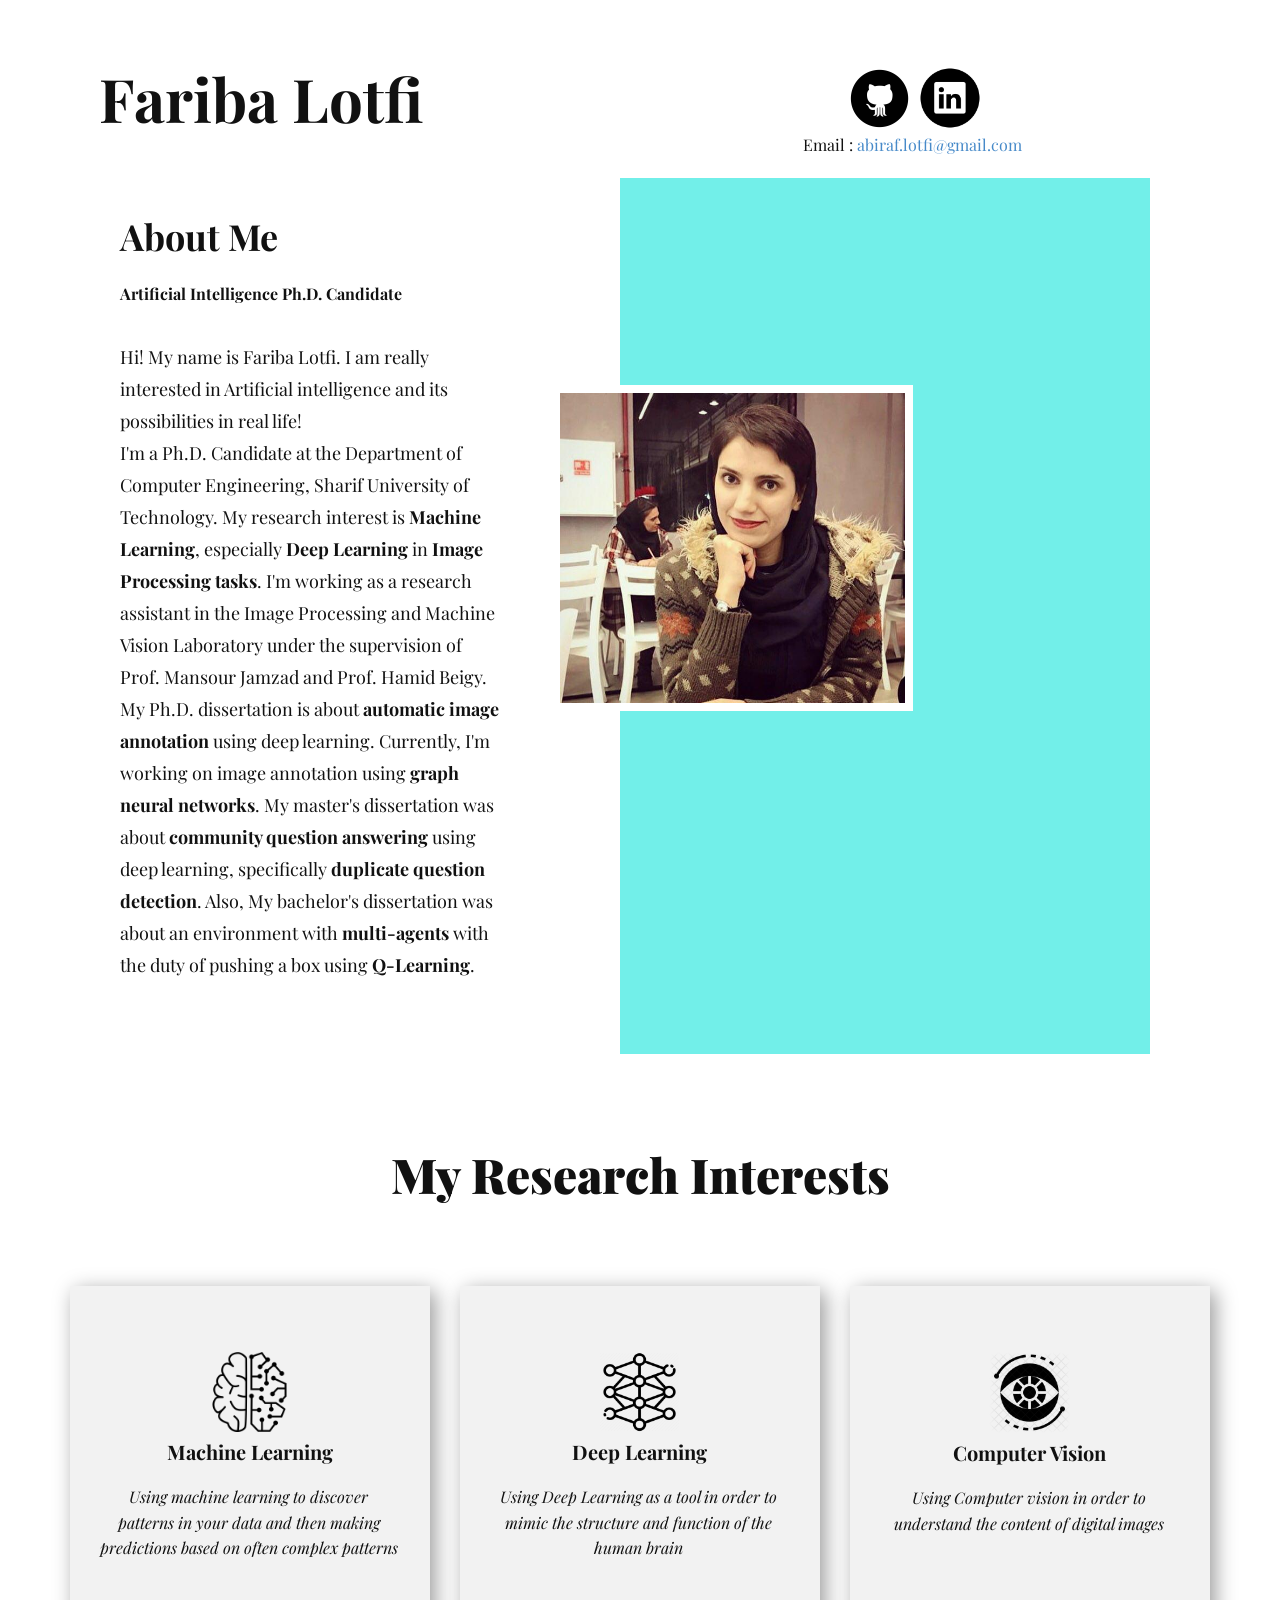
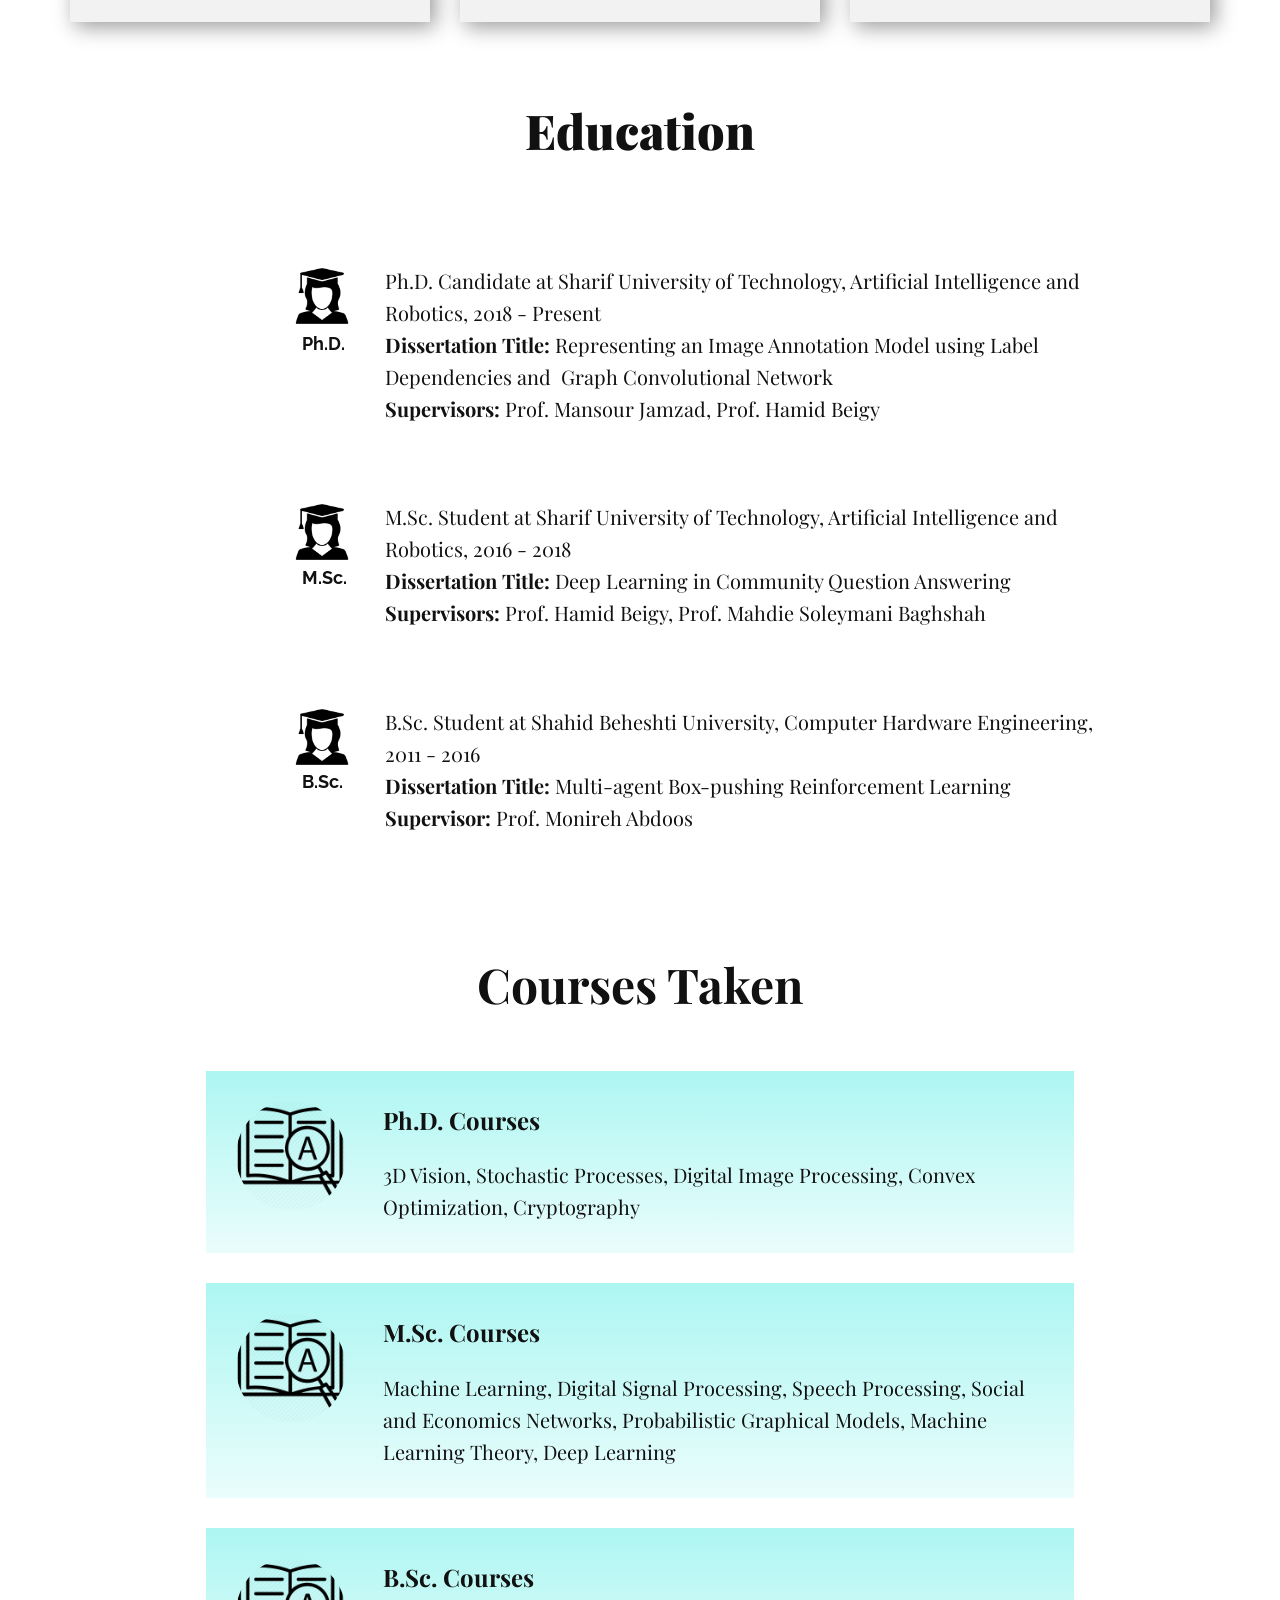
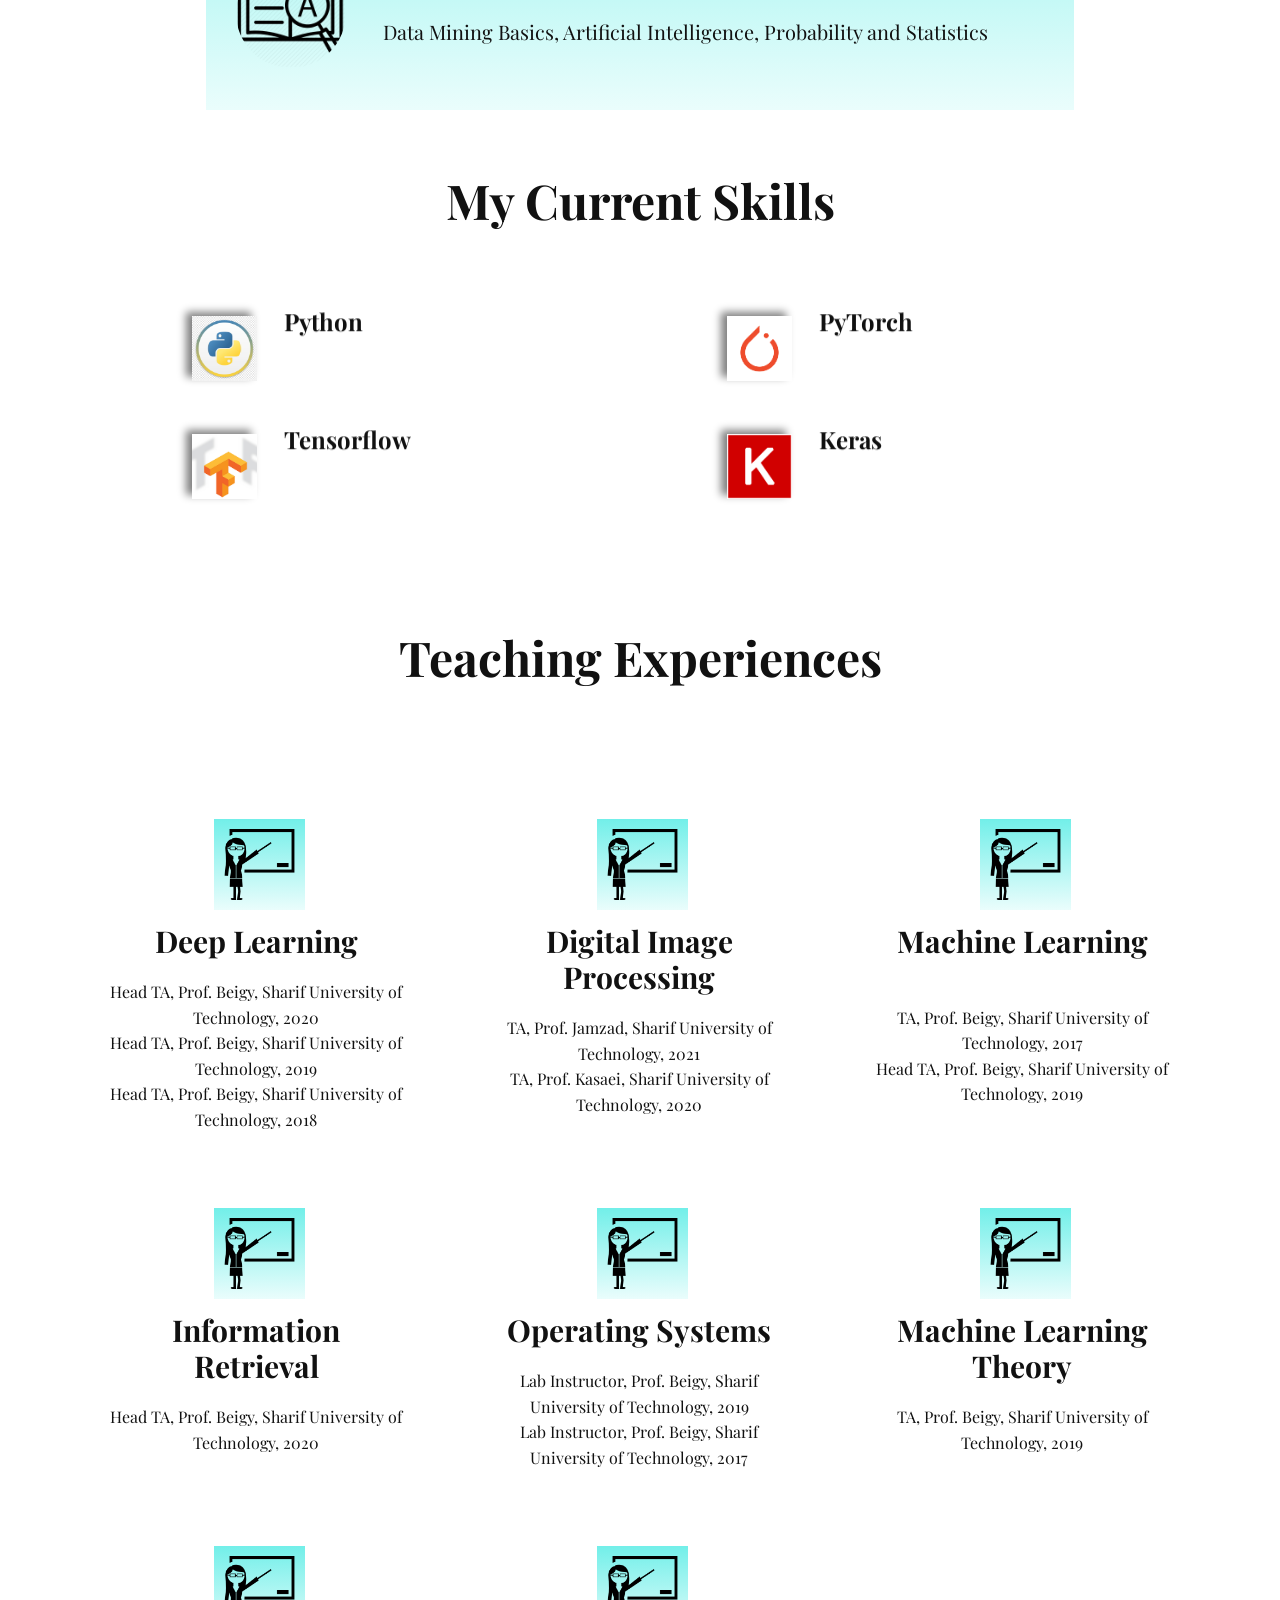
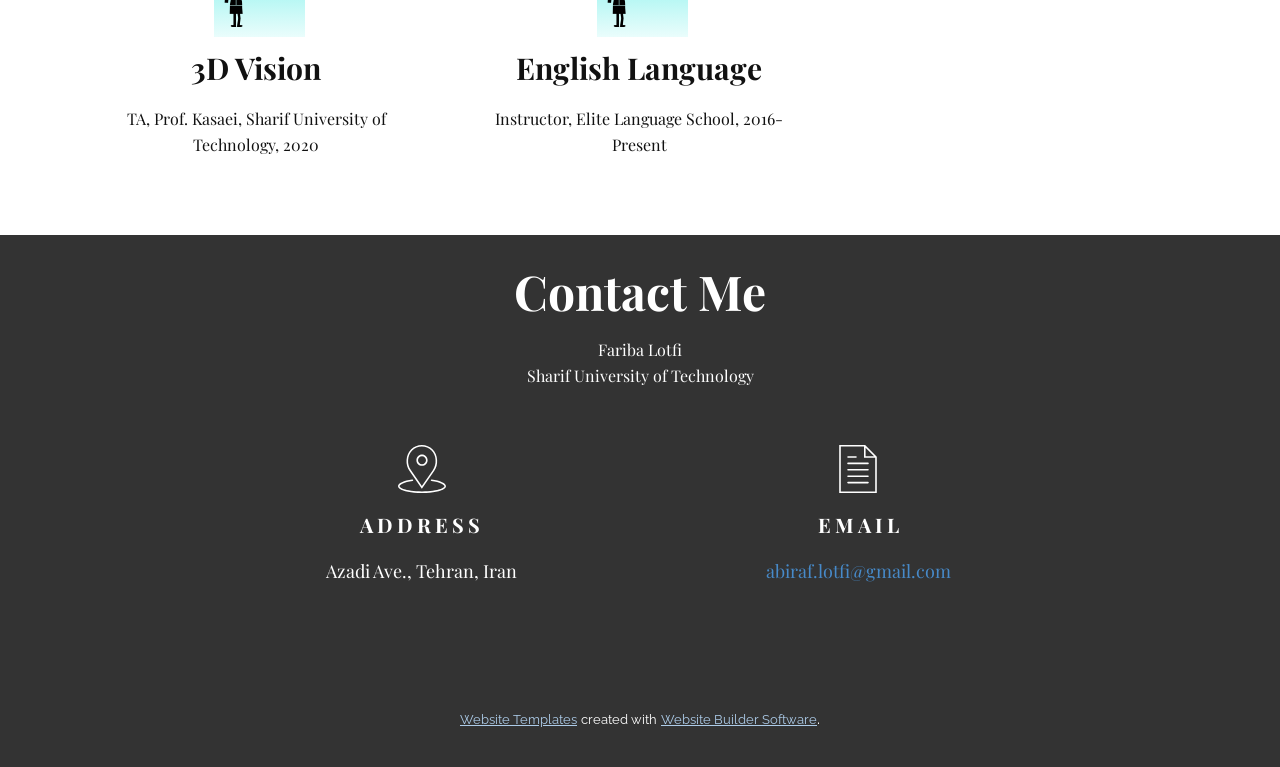
==== commit eff2e801: "Update index.html" ====
--- a/index.html
+++ b/index.html
@@ -266,7 +266,7 @@
           <div class="u-align-center u-container-style u-list-item u-repeater-item u-list-item-8" data-animation-name="zoomIn" data-animation-duration="1000" data-animation-delay="0" data-animation-direction="">
             <div class="u-container-layout u-similar-container u-container-layout-8"><span class="u-file-icon u-gradient u-icon u-icon-rectangle u-spacing-10 u-icon-8"><img src="images/teacher-icon-page-9-black-woman-teaching-png-512_512.png" alt=""></span>
               <h3 class="u-custom-font u-font-playfair-display u-text u-text-16">English Language</h3>
-              <p class="u-custom-font u-font-playfair-display u-text u-text-17">Instructor, Elite Language School, 2016-now</p>
+              <p class="u-custom-font u-font-playfair-display u-text u-text-17">Instructor, Elite Language School, 2016-Present</p>
             </div>
           </div>
         </div>
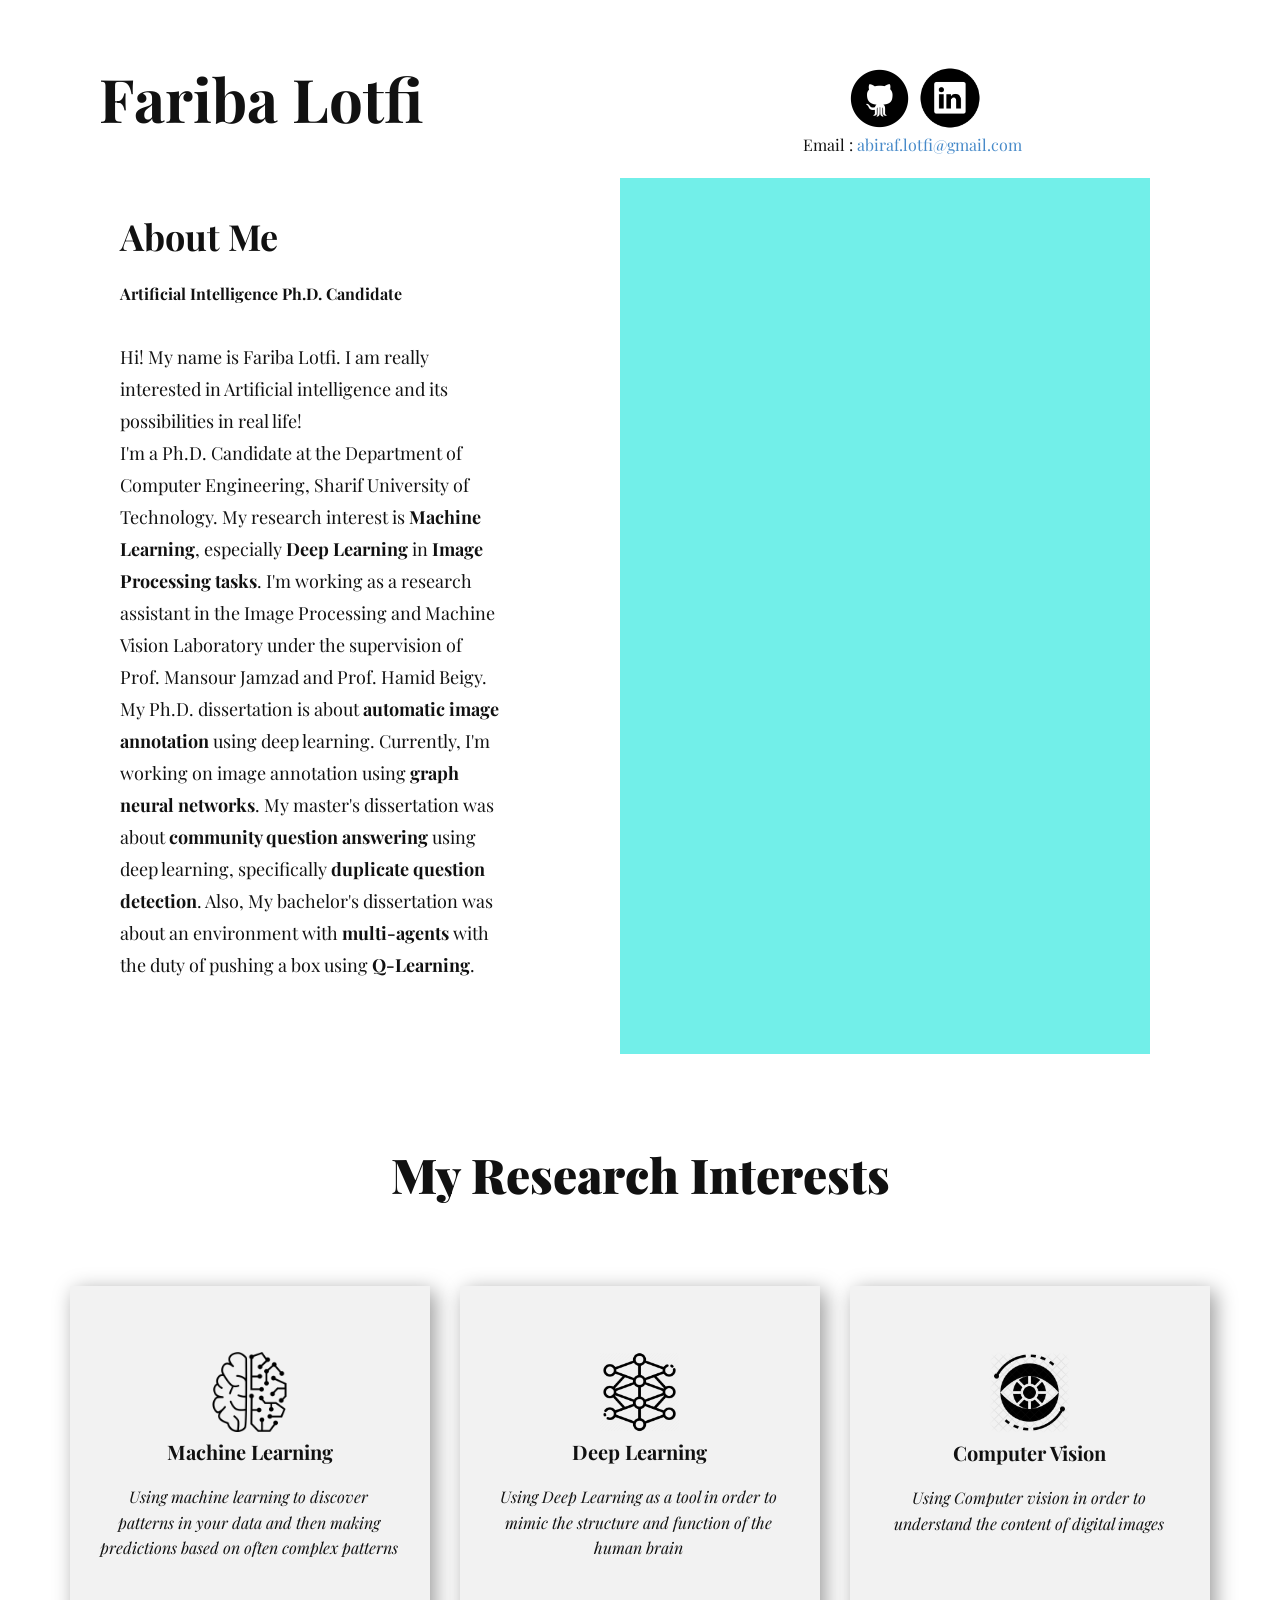
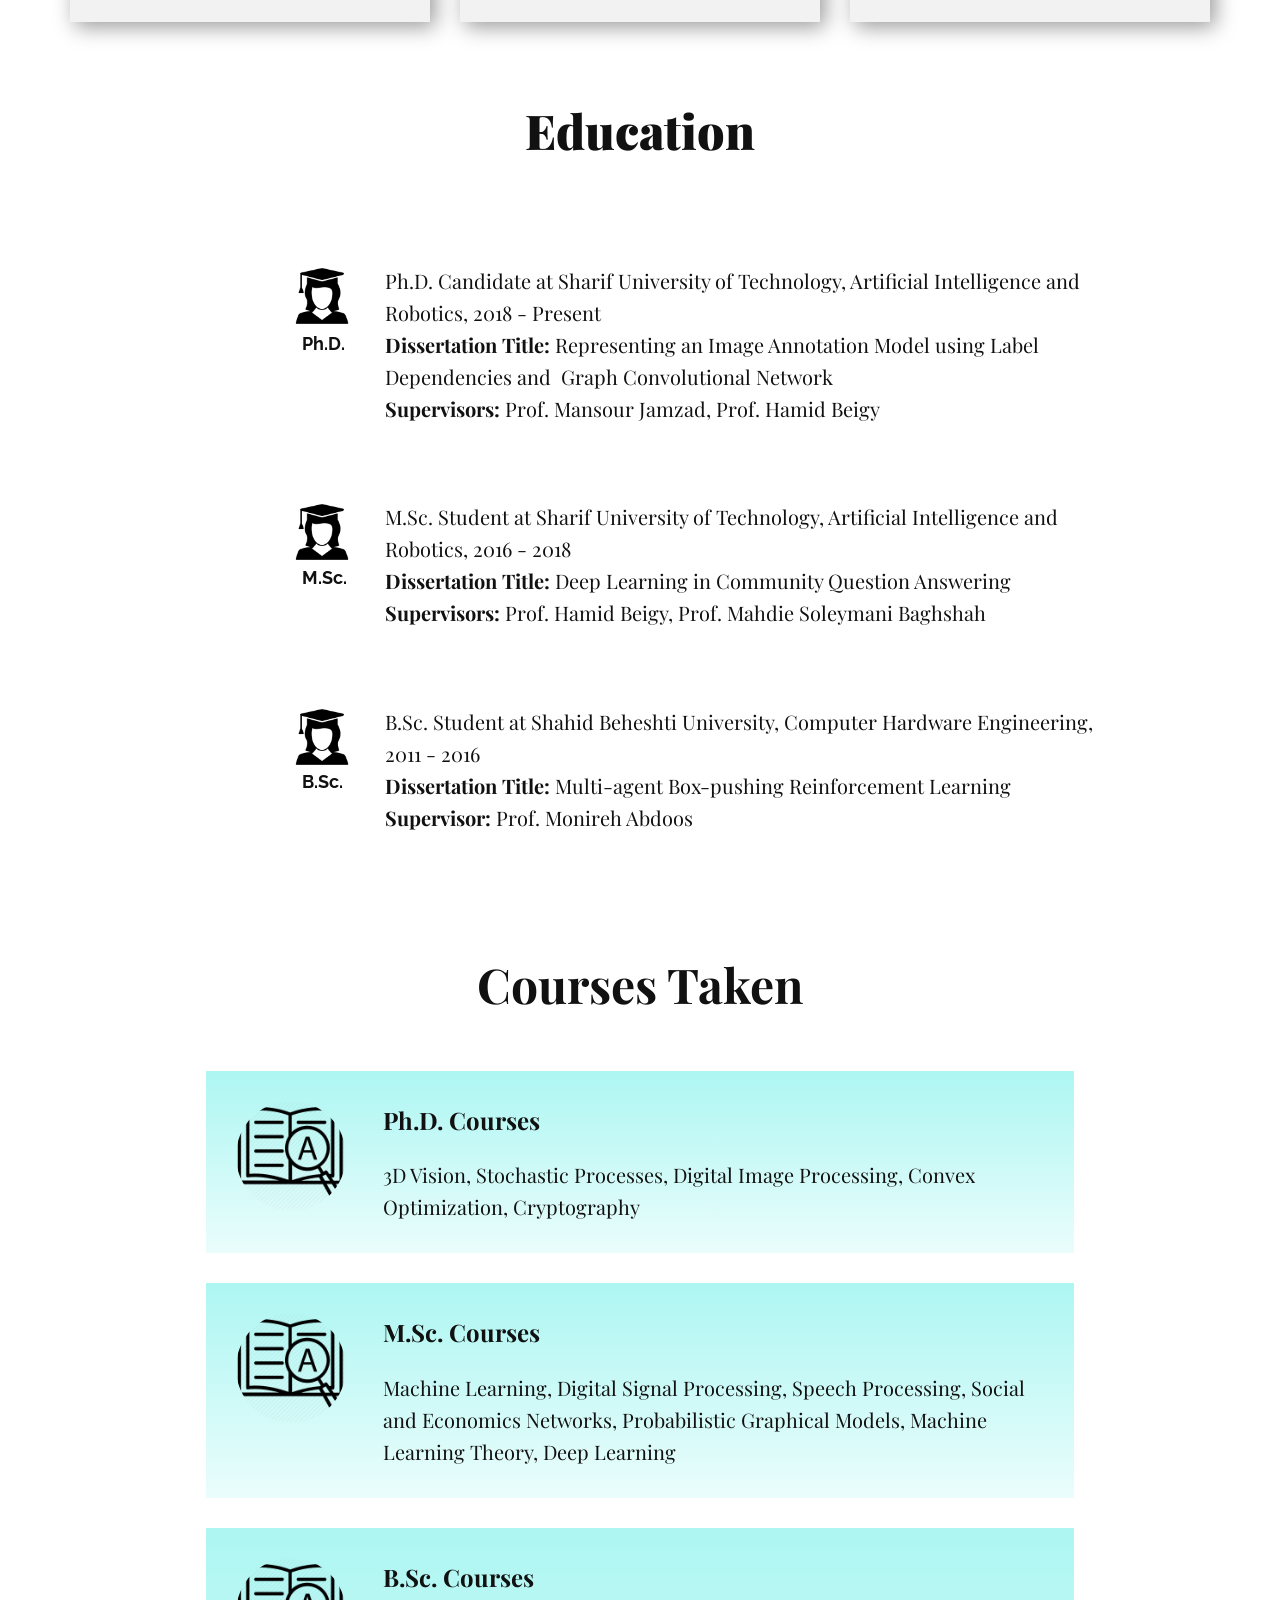
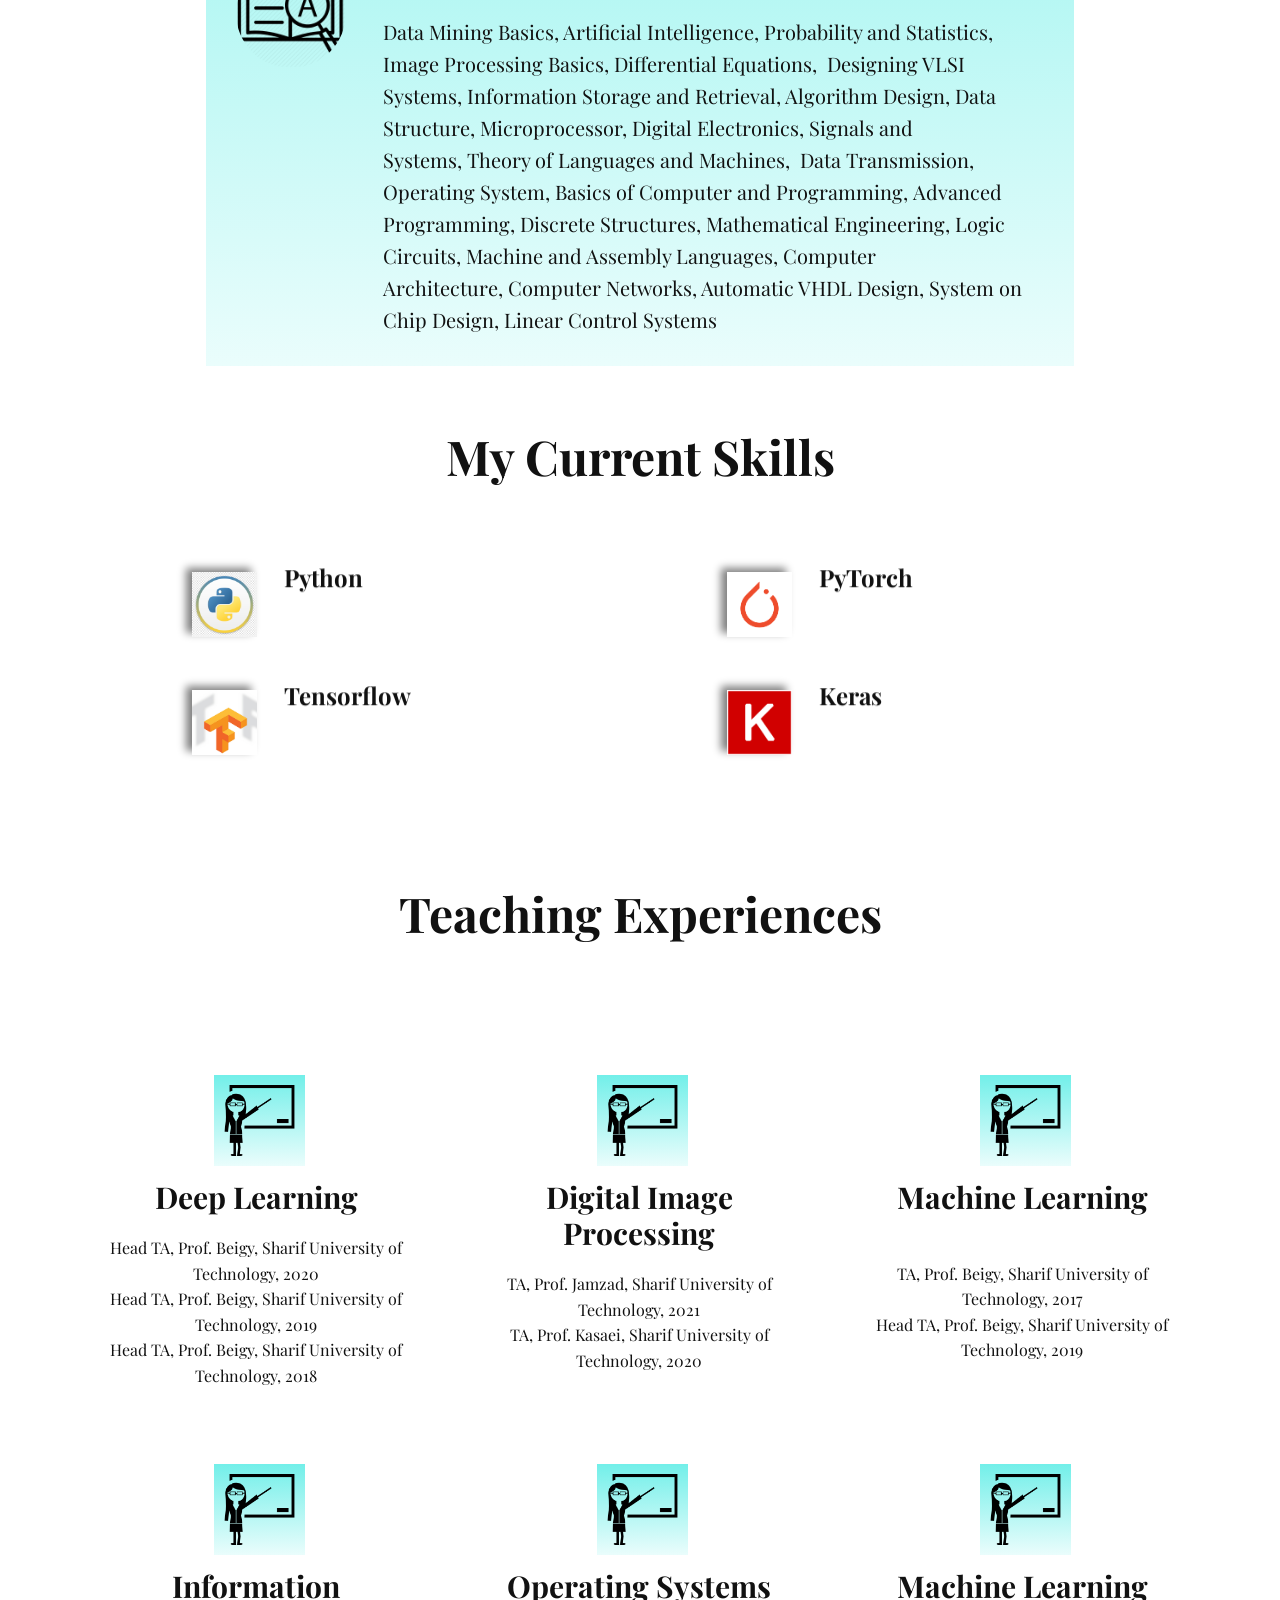
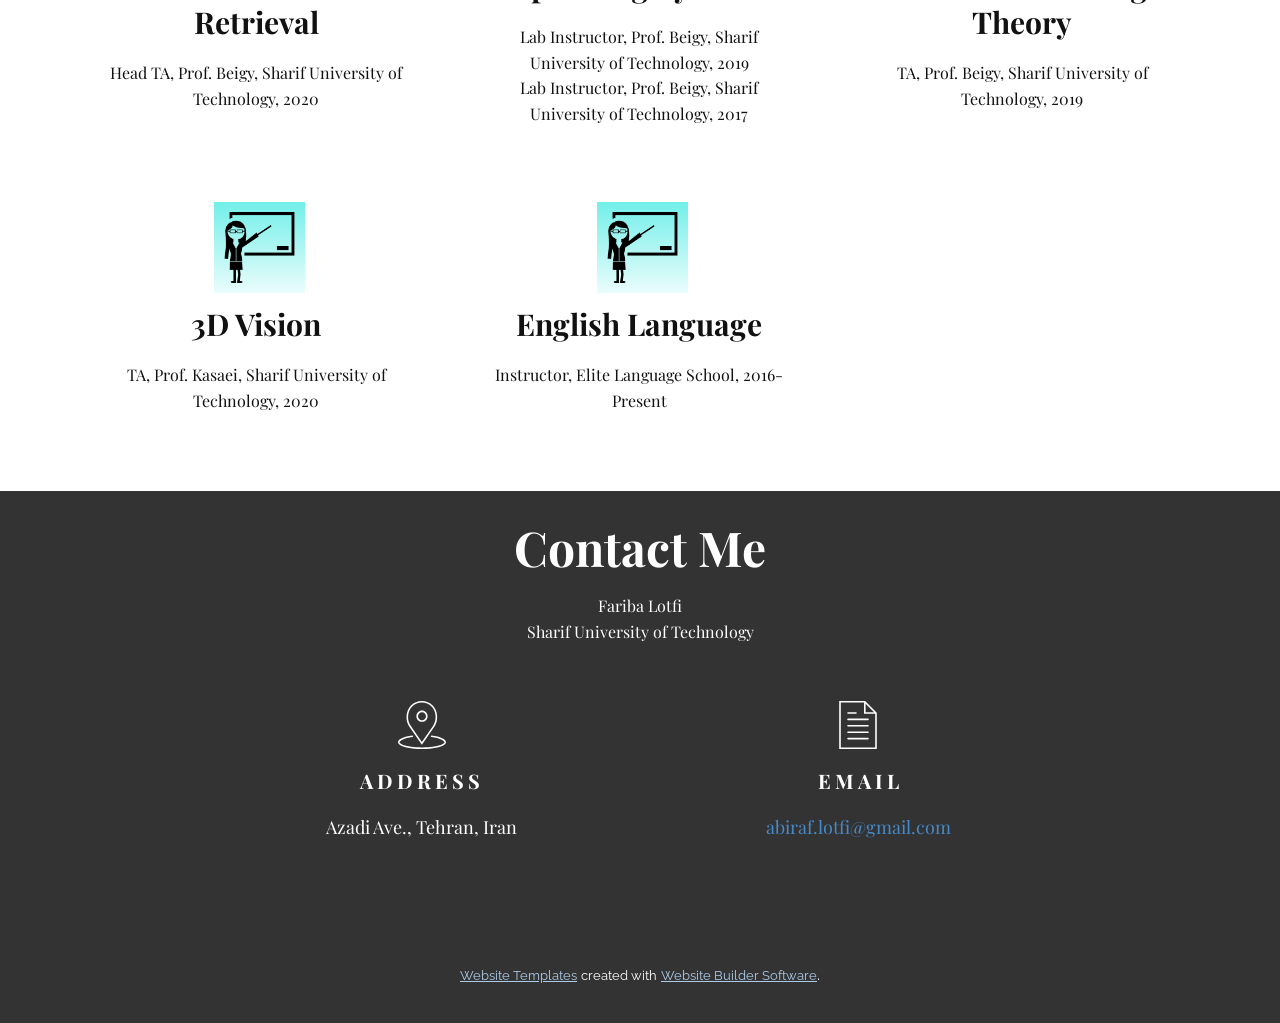
==== commit 88adde0b: "Update index.html" ====
--- a/index.html
+++ b/index.html
@@ -161,8 +161,7 @@
             <div class="u-container-layout u-similar-container u-valign-top-lg u-valign-top-md u-valign-top-sm u-valign-top-xl u-container-layout-3">
               <div alt="" class="u-image u-image-circle u-image-3" data-image-width="512" data-image-height="512"></div>
               <p class="u-custom-font u-font-playfair-display u-text u-text-6">B.Sc. Courses</p>
-              <p class="u-custom-font u-font-playfair-display u-text u-text-7">Data Mining Basics, Artificial Intelligence, Probability and Statistics<br>
-                <br>
+              <p class="u-custom-font u-font-playfair-display u-text u-text-7">Data Mining Basics, Artificial Intelligence, Probability and Statistics, Image Processing Basics, Differential Equations,&nbsp; Designing VLSI Systems,&nbsp;Information Storage and Retrieval, Algorithm Design, Data Structure,&nbsp;Microprocessor,&nbsp;Digital Electronics,&nbsp;Signals and Systems,&nbsp;Theory of Languages and Machines,&nbsp;&nbsp;Data Transmission, Operating System,&nbsp;Basics of Computer and Programming,&nbsp;Advanced Programming, Discrete Structures,&nbsp;Mathematical Engineering,&nbsp;Logic Circuits,&nbsp;Machine and Assembly Languages,&nbsp;Computer Architecture,&nbsp;Computer Networks, Automatic VHDL Design, System on Chip Design,&nbsp;Linear Control Systems&nbsp;<br>
               </p>
             </div>
           </div>
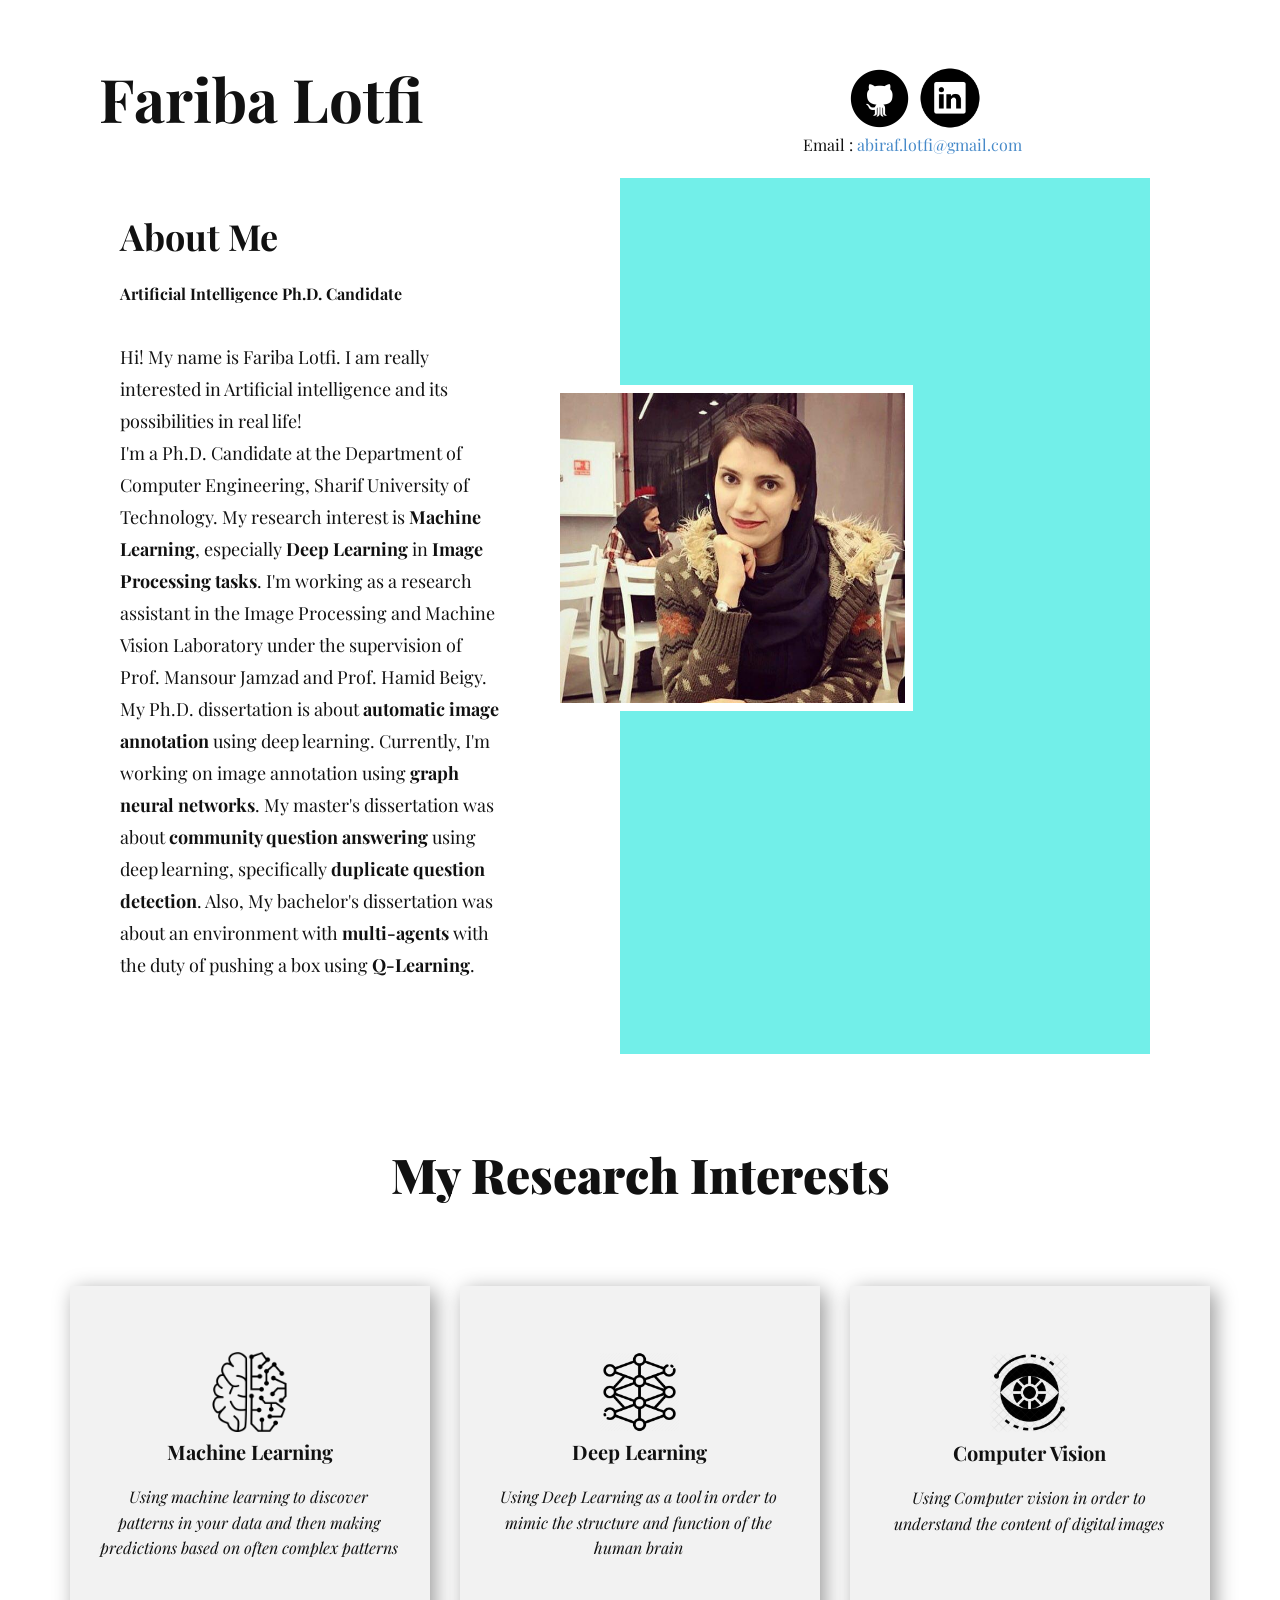
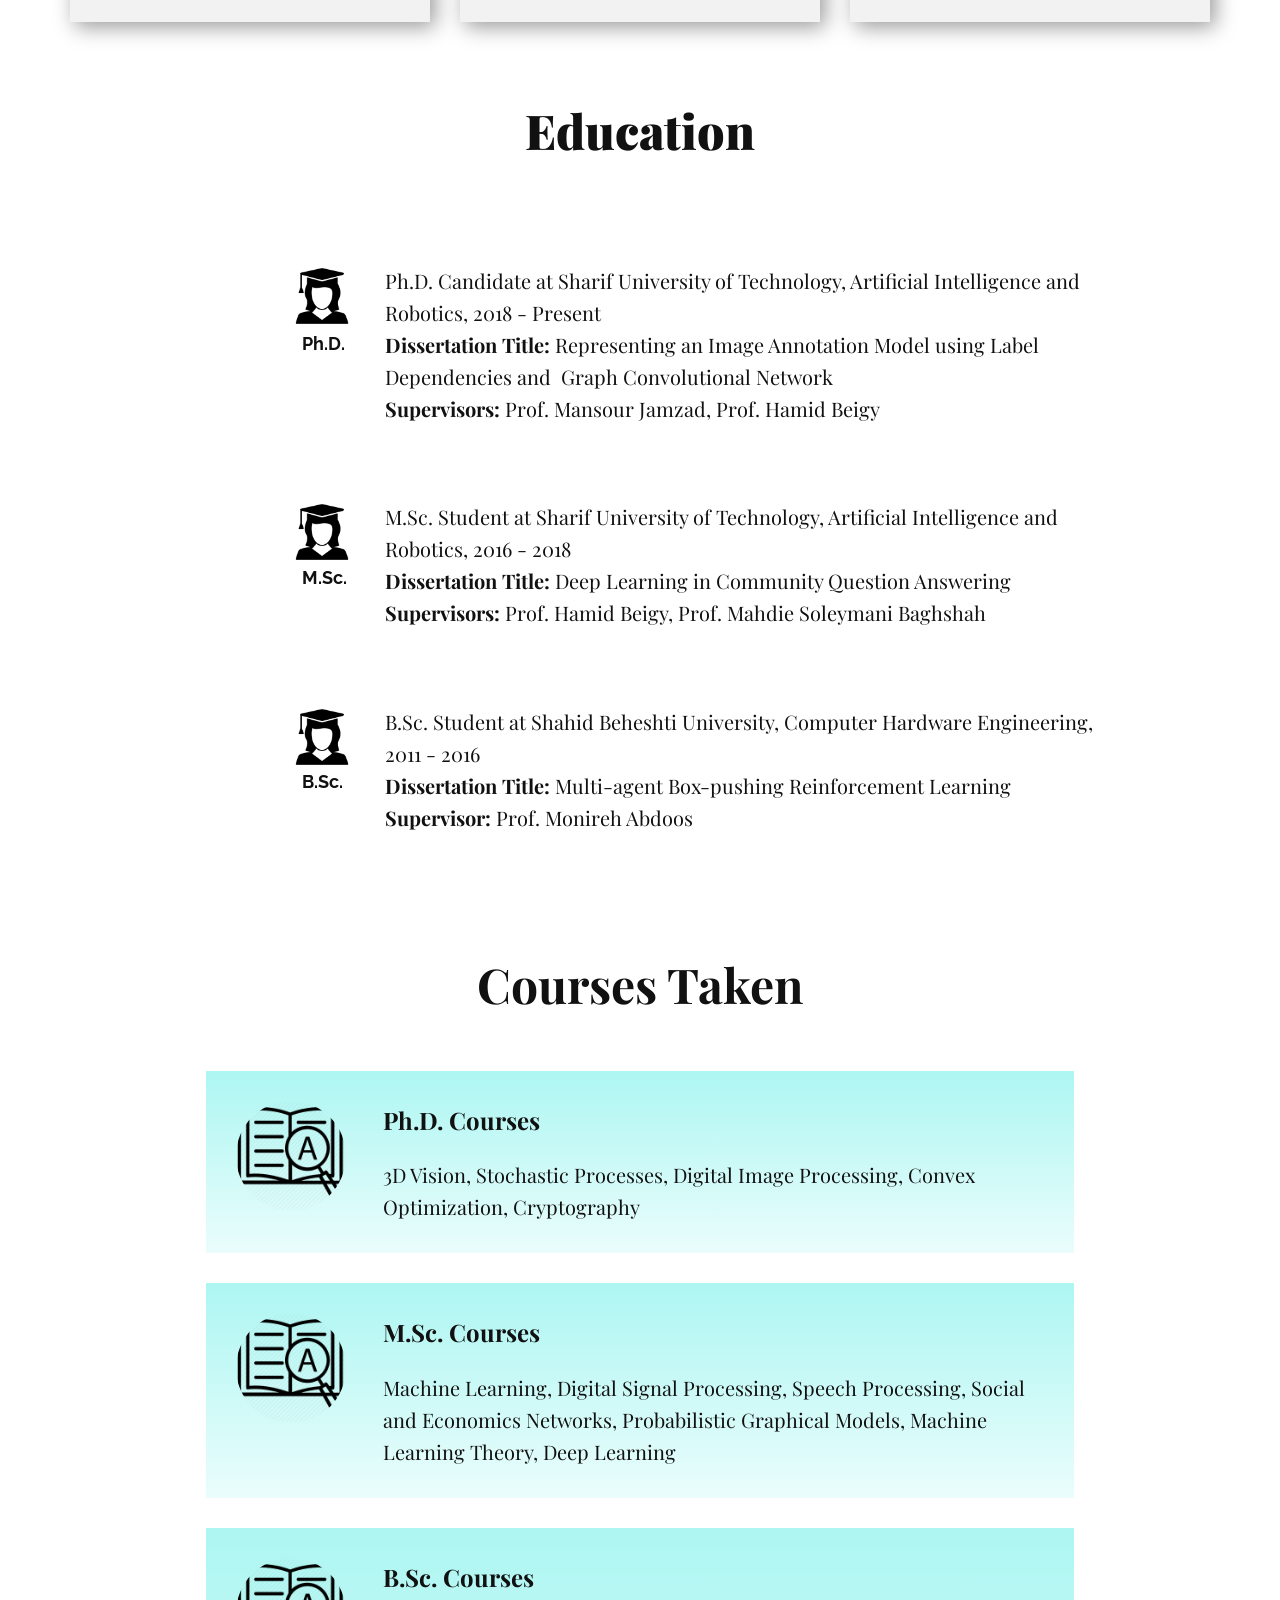
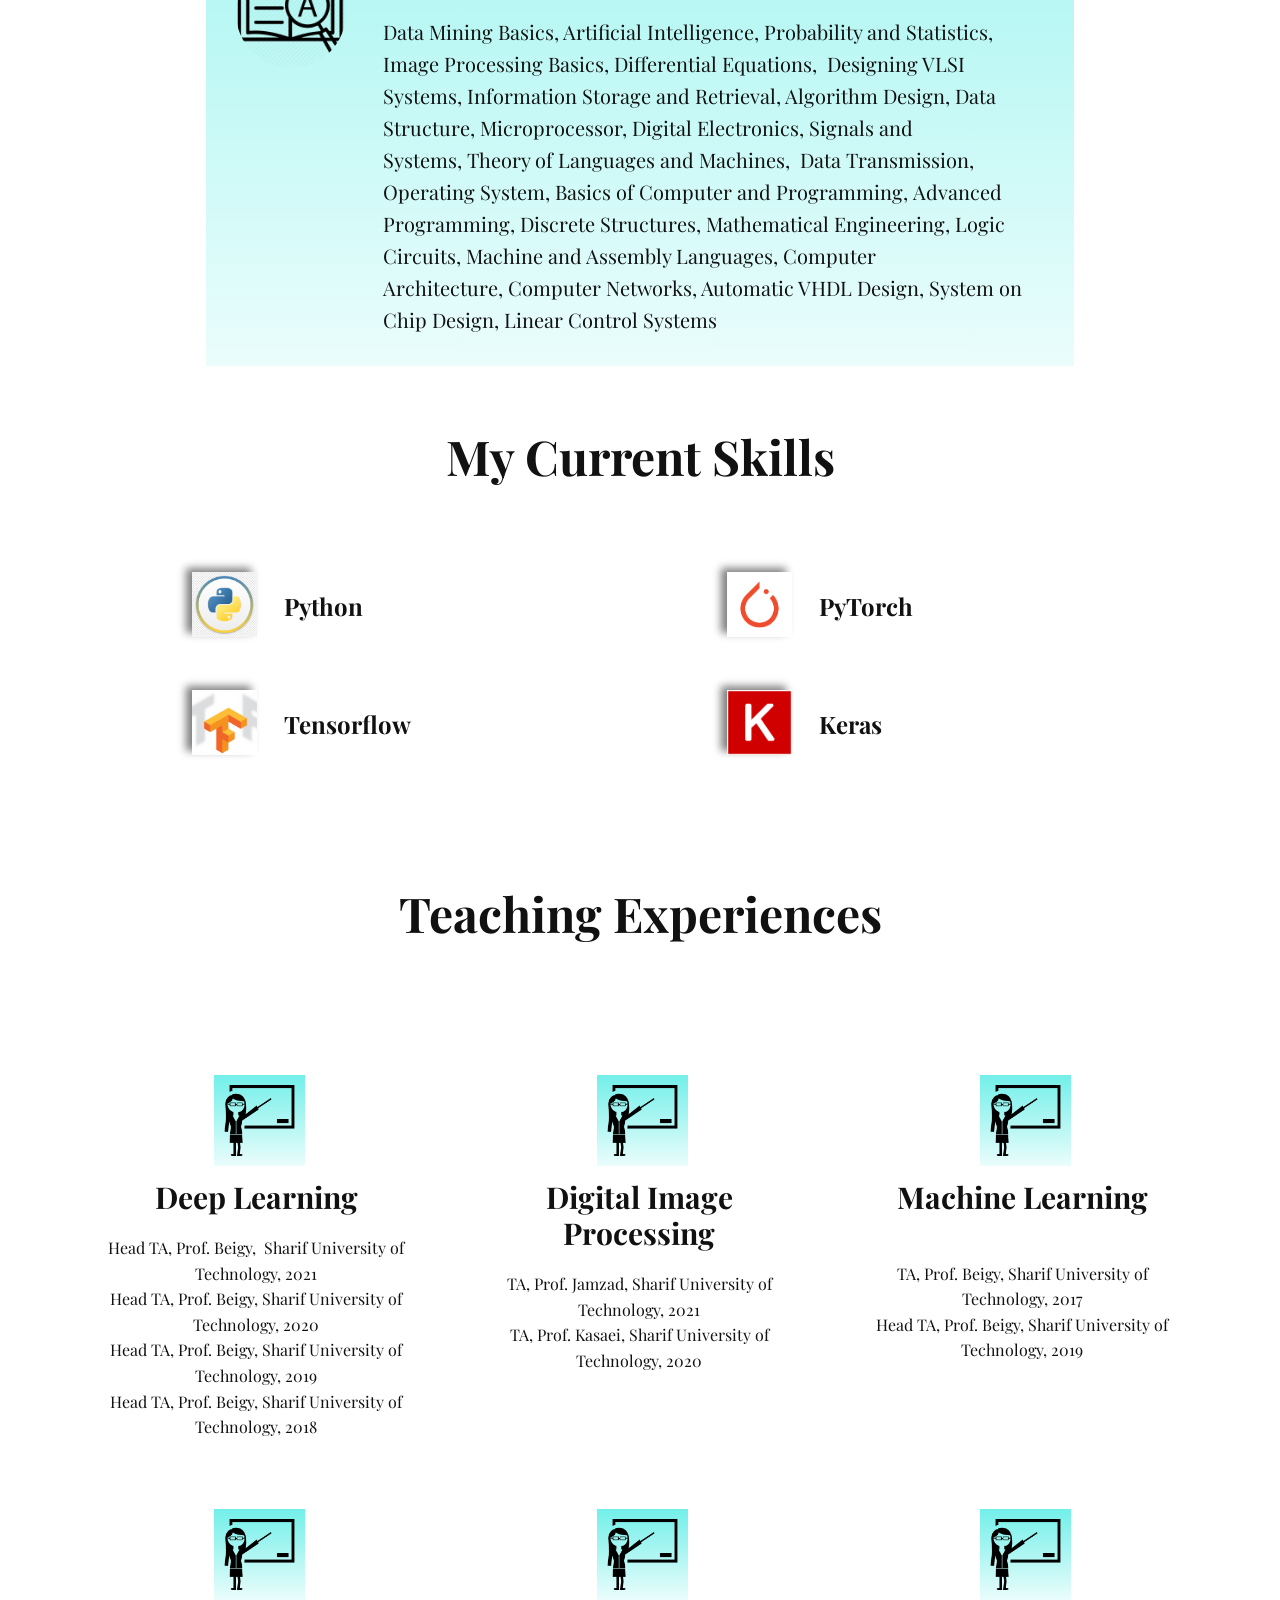
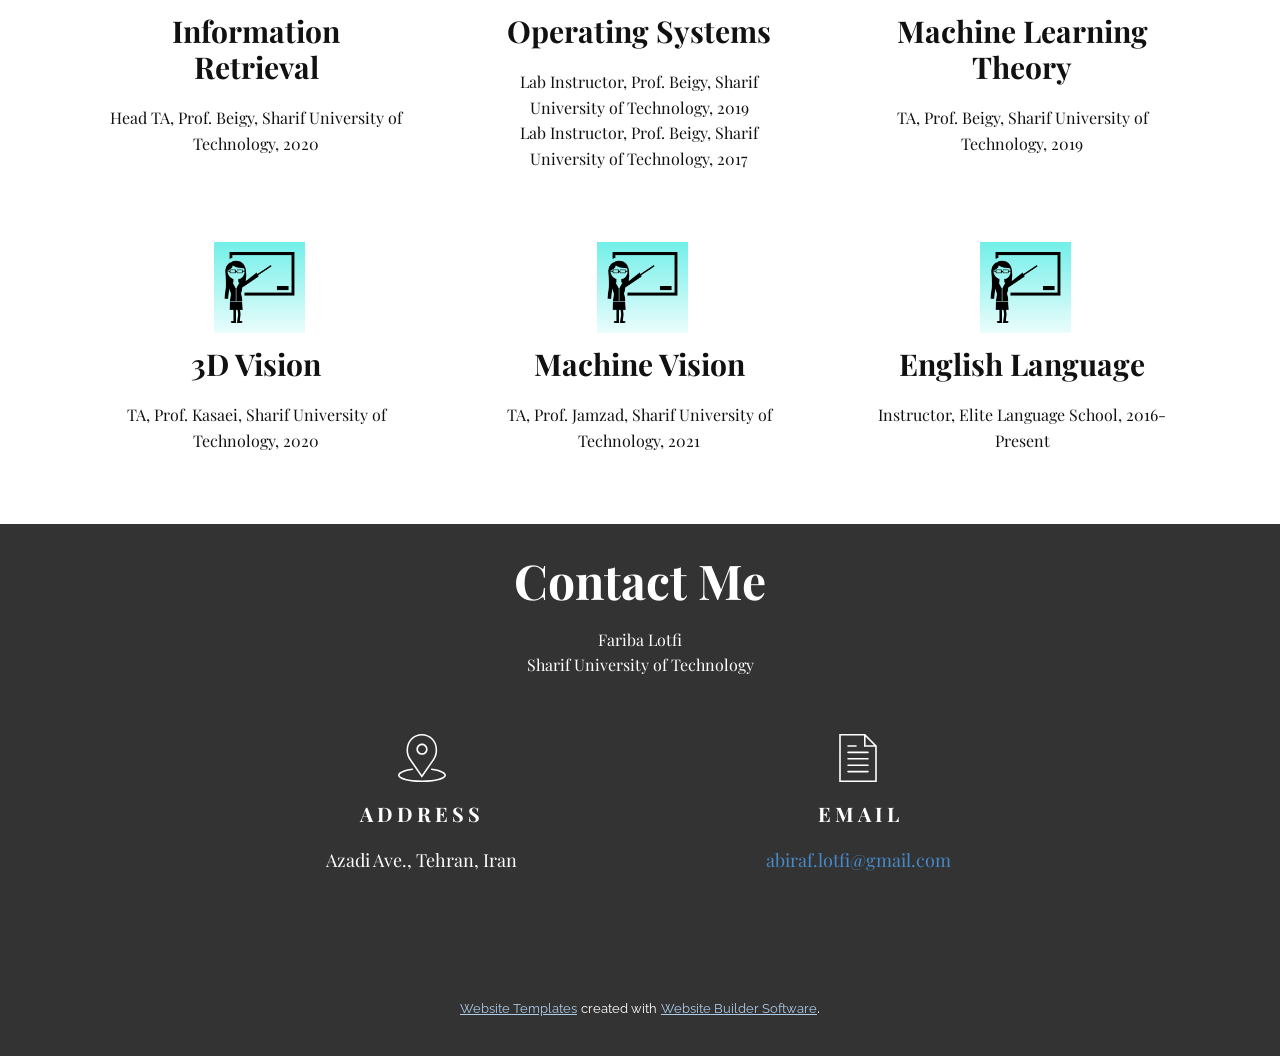
==== commit 35bcd266: "Update index.html" ====
--- a/index.html
+++ b/index.html
@@ -218,7 +218,7 @@
           <div class="u-align-center u-container-style u-list-item u-repeater-item u-list-item-1" data-animation-name="zoomIn" data-animation-duration="1000" data-animation-delay="0" data-animation-direction="">
             <div class="u-container-layout u-similar-container u-container-layout-1"><span class="u-file-icon u-gradient u-icon u-icon-rectangle u-spacing-10 u-icon-1"><img src="images/teacher-icon-page-9-black-woman-teaching-png-512_512.png" alt=""></span>
               <h3 class="u-custom-font u-font-playfair-display u-text u-text-2">Deep Learning</h3>
-              <p class="u-custom-font u-font-playfair-display u-text u-text-3"> Head TA, Prof. Beigy, Sharif University of Technology, 2020<br>Head TA, Prof. Beigy, Sharif University of Technology, 2019<br>Head TA, Prof. Beigy, Sharif University of Technology, 2018
+              <p class="u-custom-font u-font-playfair-display u-text u-text-3">Head TA, Prof. Beigy, ​ Sharif University of Technology, 2021<br>Head TA, Prof. Beigy, Sharif University of Technology, 2020<br>Head TA, Prof. Beigy, Sharif University of Technology, 2019<br>Head TA, Prof. Beigy, Sharif University of Technology, 2018
               </p>
             </div>
           </div>
@@ -264,8 +264,14 @@
           </div>
           <div class="u-align-center u-container-style u-list-item u-repeater-item u-list-item-8" data-animation-name="zoomIn" data-animation-duration="1000" data-animation-delay="0" data-animation-direction="">
             <div class="u-container-layout u-similar-container u-container-layout-8"><span class="u-file-icon u-gradient u-icon u-icon-rectangle u-spacing-10 u-icon-8"><img src="images/teacher-icon-page-9-black-woman-teaching-png-512_512.png" alt=""></span>
-              <h3 class="u-custom-font u-font-playfair-display u-text u-text-16">English Language</h3>
-              <p class="u-custom-font u-font-playfair-display u-text u-text-17">Instructor, Elite Language School, 2016-Present</p>
+              <h3 class="u-custom-font u-font-playfair-display u-text u-text-16">Machine Vision</h3>
+              <p class="u-custom-font u-font-playfair-display u-text u-text-17">TA, Prof. Jamzad, Sharif University of Technology, 2021</p>
+            </div>
+          </div>
+          <div class="u-align-center u-container-style u-list-item u-repeater-item u-list-item-9" data-animation-name="zoomIn" data-animation-duration="1000" data-animation-delay="0" data-animation-direction="">
+            <div class="u-container-layout u-similar-container u-container-layout-9"><span class="u-file-icon u-gradient u-icon u-icon-rectangle u-spacing-10 u-icon-9"><img src="images/teacher-icon-page-9-black-woman-teaching-png-512_512.png" alt=""></span>
+              <h3 class="u-custom-font u-font-playfair-display u-text u-text-18">English Language</h3>
+              <p class="u-custom-font u-font-playfair-display u-text u-text-19">Instructor, Elite Language School, 2016-Present</p>
             </div>
           </div>
         </div>
--- a/Fariba-Lotfi.css
+++ b/Fariba-Lotfi.css
@@ -1489,6 +1489,30 @@
   margin: 20px 0 0;
 }
 
+.u-section-8 .u-list-item-9 {
+  animation-duration: 1000ms;
+}
+
+.u-section-8 .u-container-layout-9 {
+  padding: 30px;
+}
+
+.u-section-8 .u-icon-9 {
+  height: 91px;
+  width: 91px;
+  background-image: linear-gradient(#72efe9, #eafdfc);
+  margin: 0 108px 0 auto;
+}
+
+.u-section-8 .u-text-18 {
+  font-weight: 700;
+  margin: 13px 20px 0;
+}
+
+.u-section-8 .u-text-19 {
+  margin: 20px 0 0;
+}
+
 @media (max-width: 1199px) {
   .u-section-8 .u-sheet-1 {
     min-height: 775px;
@@ -1562,6 +1586,11 @@
     padding-left: 10px;
     padding-right: 10px;
   }
+
+  .u-section-8 .u-container-layout-9 {
+    padding-left: 10px;
+    padding-right: 10px;
+  }
 }
 
 @media (max-width: 575px) {
